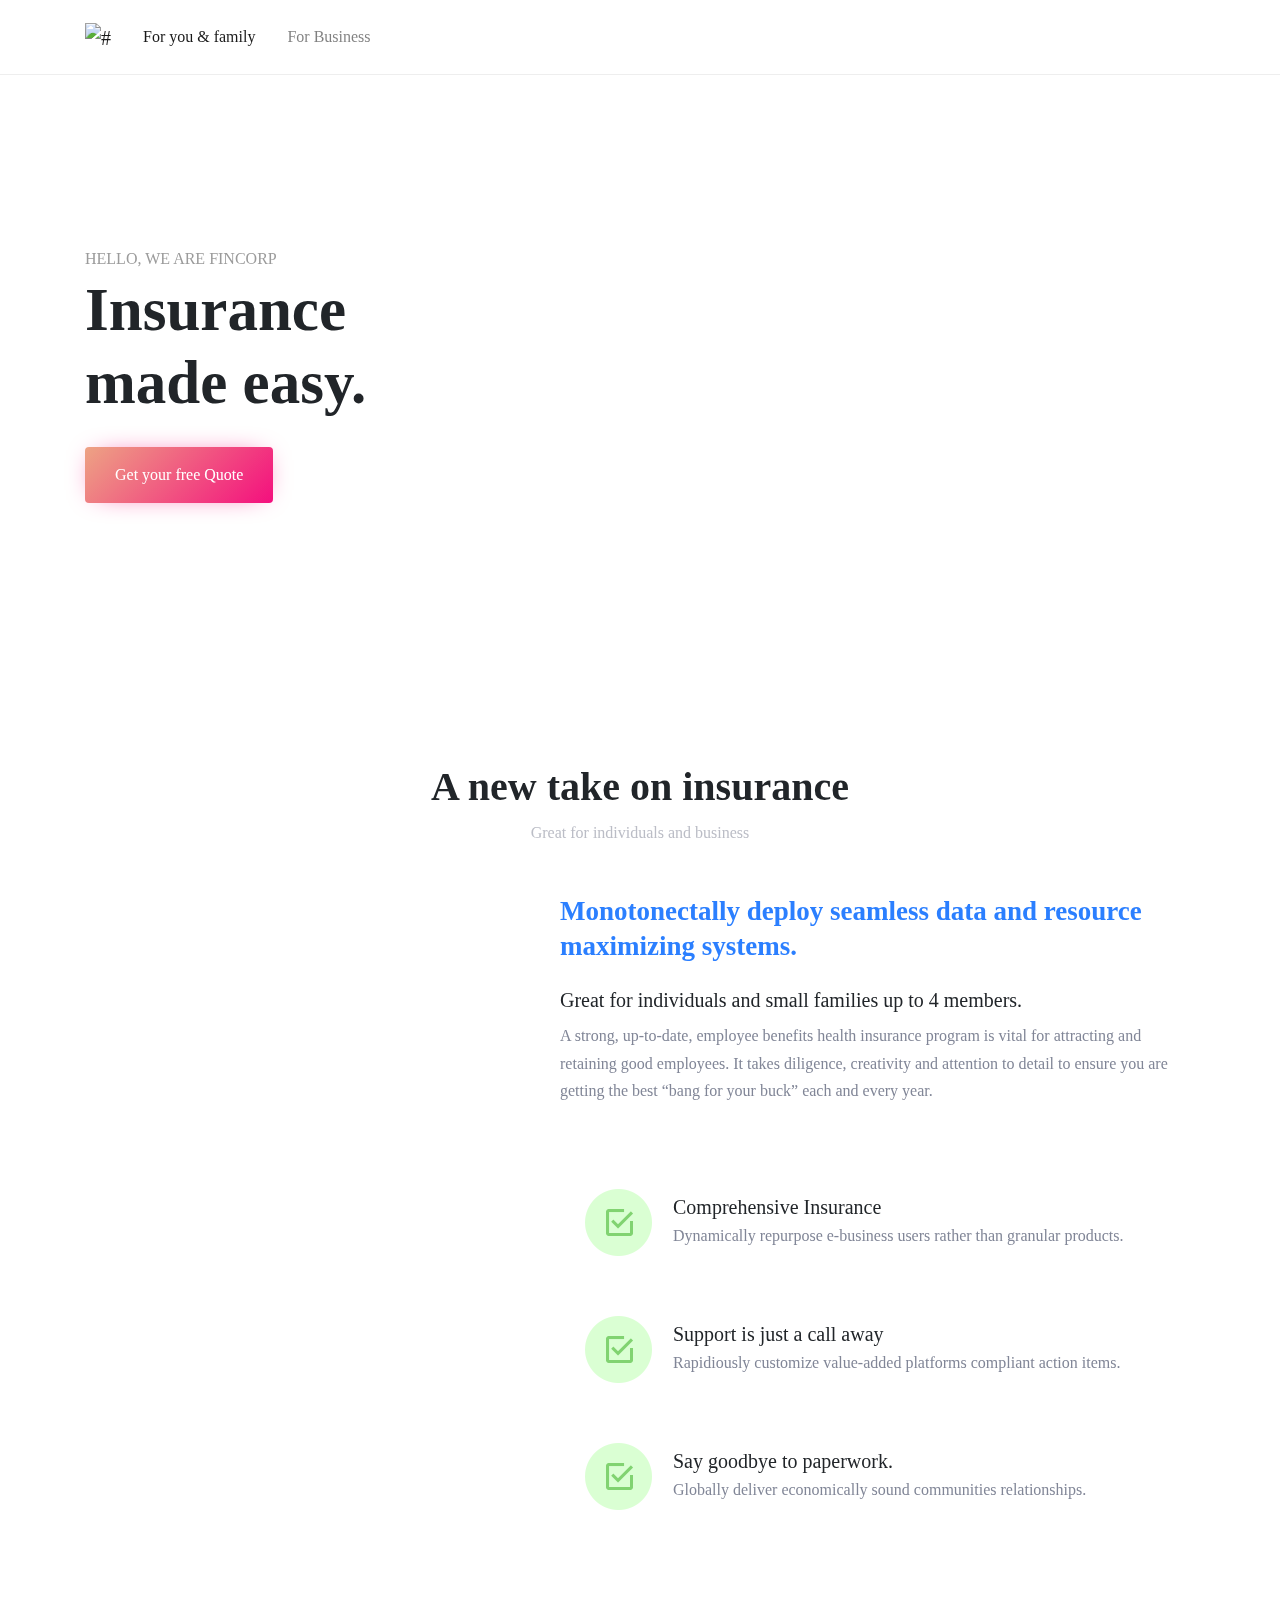
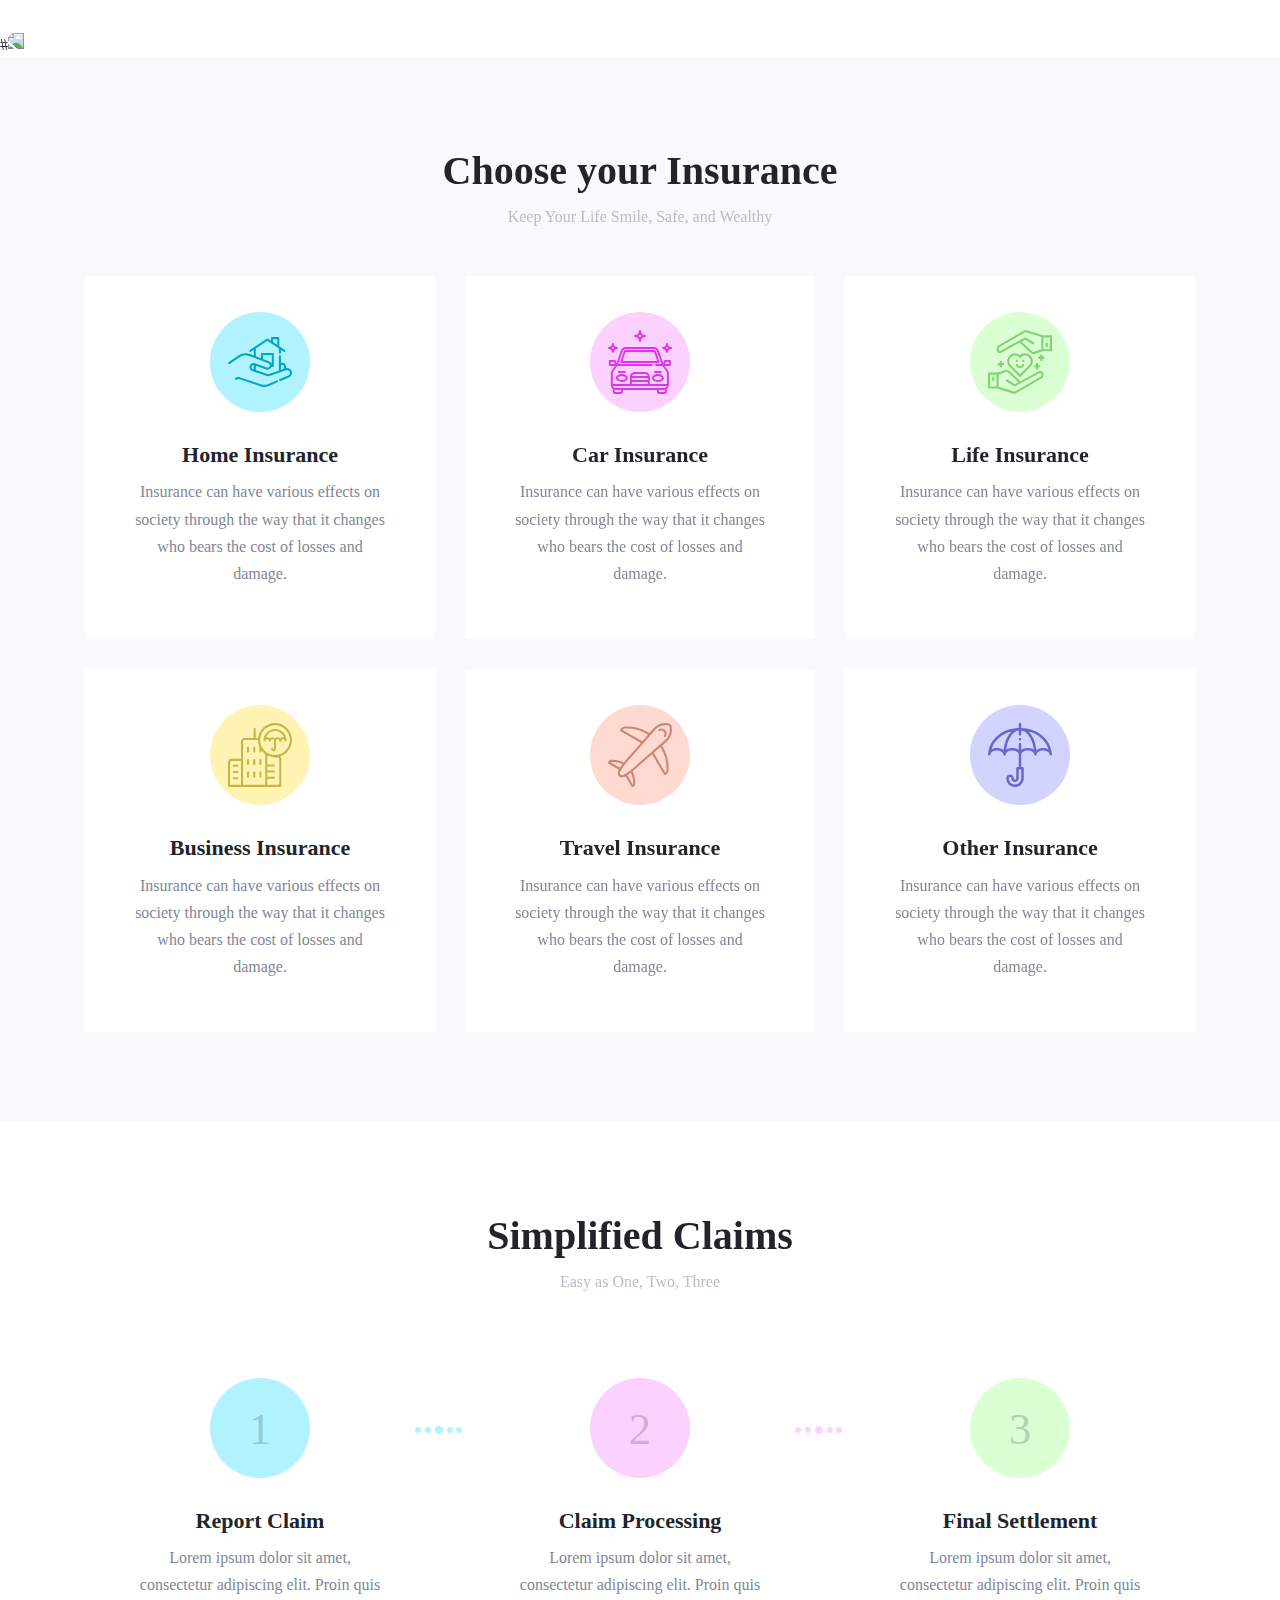
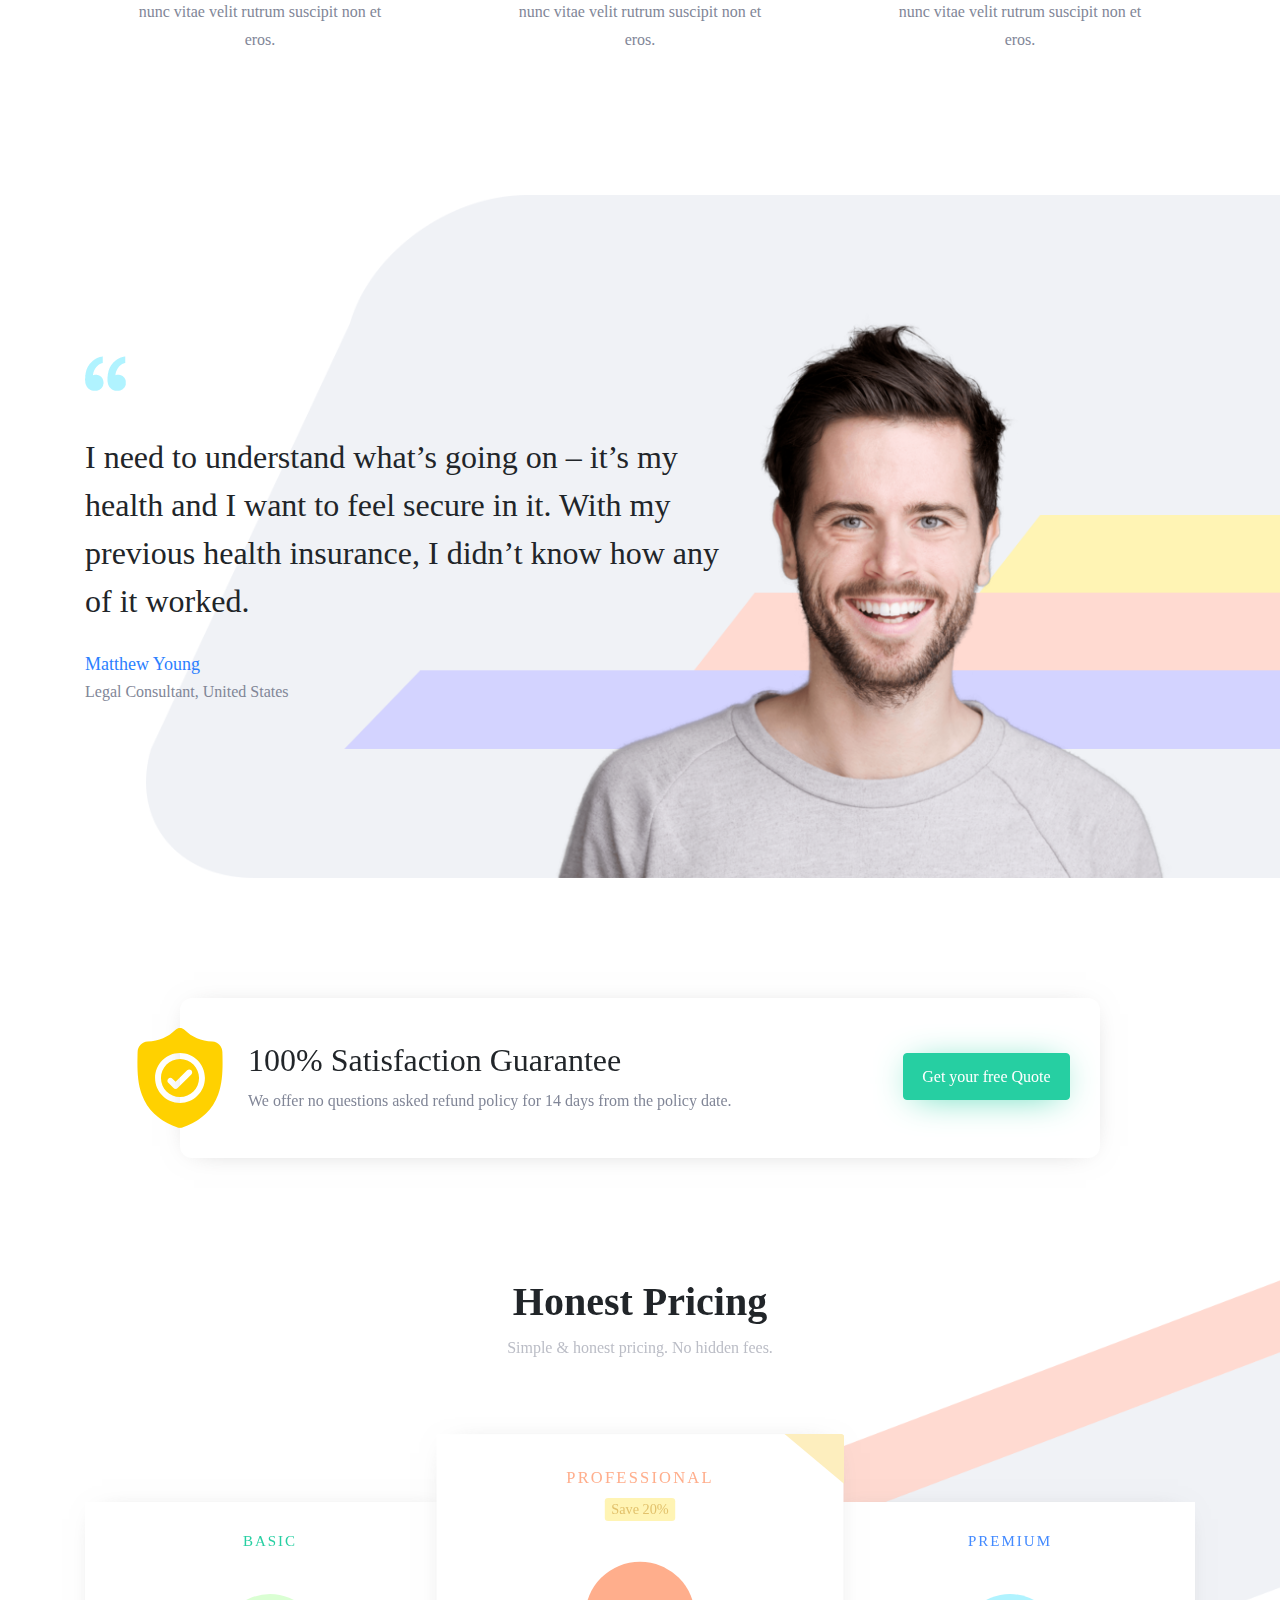
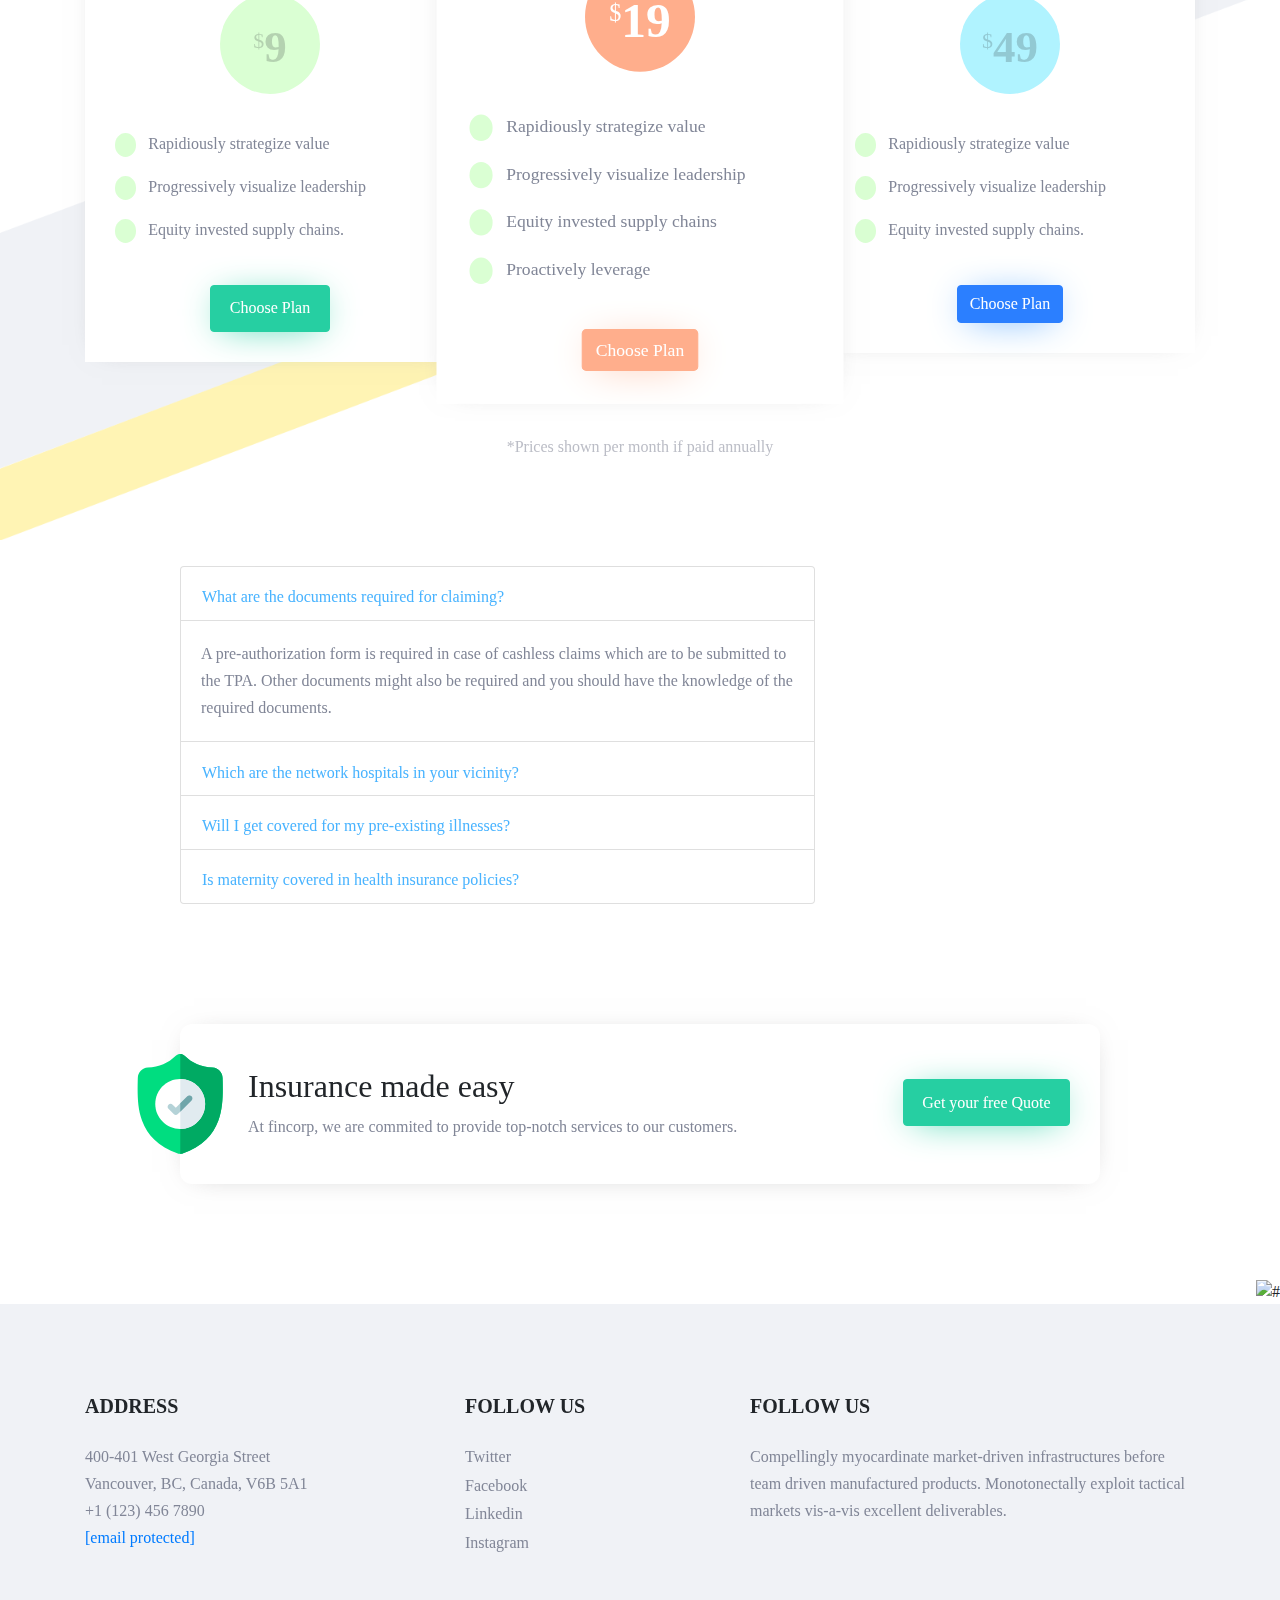
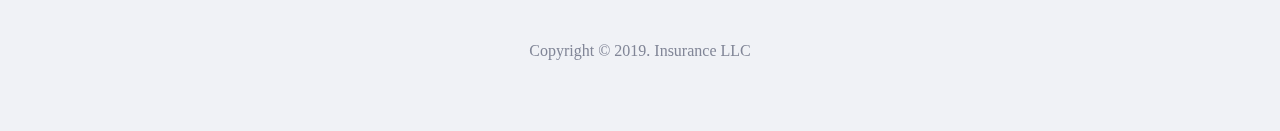
==== faq.html @ 7a65e90f "add" ====
<!doctype html>
<html lang="en">
<head>

<meta charset="utf-8">
<meta name="viewport" content="width=device-width, initial-scale=1, shrink-to-fit=no">
<title>FinCorp 01 - Finance, marketing & Insurance Landing Page Template</title>

<meta content="FinCorp is a Finance, marketing & Insurance Landing Page Template" name="description">
<meta content="fincorp, landing, template, clean, minimal, light, dark, finance, marketing, insurance" name="keywords">

<meta content="FinCorp - Finance, marketing & Insurance Landing Page Template<" property="og:title">
<meta content="website" property="og:type">

<script src="/cdn-cgi/apps/head/OkbNSnEV_PNHTKP2_EYPrFNyZ8Q.js"></script><link rel="stylesheet" href="css/bootstrap.min.css">

<link rel="stylesheet" href="css/all.css">

<link rel="stylesheet" href="css/circular-std.css">

<link rel="stylesheet" href="css/style.css">
</head>
<body>

<header>

<div class="nav-menu">
<div class="container">
<div class="row">
<div class="col-md-12">
<nav class="navbar navbar-expand-lg navbar-light">
<a class="navbar-brand" href="#"><img src="images/logo.png" alt="#"></a>
<button class="navbar-toggler" type="button" data-toggle="collapse" data-target="#navbarSupportedContent" aria-controls="navbarSupportedContent" aria-expanded="false" aria-label="Toggle navigation">
<i class="fas fa-bars"></i>

</button>
<div class="collapse navbar-collapse" id="navbarSupportedContent">
<ul class="navbar-nav mr-auto">
<li class="nav-item active">
<a class="nav-link" href="#">For you & family <span class="sr-only">(current)</span></a>
</li>
<li class="nav-item">
<a class="nav-link" href="#" tabindex="-1" aria-disabled="true">For
Business</a>
</li>
</ul>
</div>
</nav>
</div>
</div>
</div>
</div>
<div class="banner-img">
<img src="images/banner-illustration.svg" class="img-fluid" alt="#">

<div class="main-title">
<div class="container">
<div class="row">
<div class="col-md-6 col-lg-5">
<div class="hero-title">
<p>Hello, We are Fincorp</p>
<h1>Insurance<br>
made easy.</h1>
<a href="#" data-toggle="modal" data-target="#contactmodal" class="btn btn-danger">Get
your free Quote</a>
</div>
</div>
</div>
</div>
</div>

</div>


<div class="modal fade" id="contactmodal" tabindex="-1" role="dialog" aria-labelledby="phpcontactform" aria-hidden="true">
<div class="modal-dialog modal-dialog-centered modal-dialog-zoom" role="document">
<div class="modal-content">
<div class="modal-body">
<button type="button" class="close" data-dismiss="modal" aria-label="Close">
<span aria-hidden="true">×</span>
</button>
<form class="quote-form" action="php/contact.php" method="post" id="phpcontactform">
<h5 class="text-center mt-3 mb-4">Get a Free Quote!</h5>
<div class="form-group">
<div class="row">
<div class="col-sm-6"> <input type="text" class="form-control" id="first_name" name="first_name" placeholder="First Name*" required> </div>
<div class="col-sm-6"> <input type="text" class="form-control" id="last_name" name="last_name" placeholder="Last Name*" required> </div>
</div>
</div>
<div class="form-group">
<input type="email" class="form-control" id="email" name="email" placeholder="Email Address*" required>
</div>
<div class="form-group">
<input type="text" class="form-control" id="phone" name="phone" placeholder="Phone*" required>
</div>
<div class="form-group">
<input type="text" class="form-control" id="pac-input" name="address" placeholder="Address*" required>
</div>
<button type="submit" class="btn btn-danger w-100" id="js-contact-btn"><strong>
Get Free Quote
</strong> </button>
<div id="js-contact-result" data-success-msg="Success, We will get back to you soon" data-error-msg="Oops! Something went wrong"></div>
</form>
</div>
</div>
</div>
</div>


<div class="space bg-image">
<div class="container">
<div class="row">
<div class="col-md-12">
<div class="center-title">
<h2>A new take on insurance</h2>
<p>Great for individuals and business</p>
</div>
</div>
</div>
<div class="row">
<div class="col-md-12 col-lg-7 ml-auto">
<div class="insurance-title_wrap">
<h5>Monotonectally deploy seamless data and resource maximizing systems. </h5>
<h6>Great for individuals and small families up to 4 members.</h6>
<p class="insurance-para">A strong, up-to-date, employee benefits health insurance program
is vital for attracting and retaining good employees. It takes diligence, creativity
and attention to detail to ensure you are getting the best “bang for your buck” each
and every year.</p>
<div class="insurance-type d-flex align-items-center">
<img src="images/tick.png" alt="#">
<div class="insurance-type_title">
<h6>Comprehensive Insurance</h6>
<p>Dynamically repurpose e-business users rather than granular products.</p>
</div>
</div>
<div class="insurance-type d-flex align-items-center">
<img src="images/tick.png" alt="#">
<div class="insurance-type_title">
<h6>Support is just a call away</h6>
<p>Rapidiously customize value-added platforms compliant action items.</p>
</div>
</div>
<div class="insurance-type d-flex align-items-center">
<img src="images/tick.png" alt="#">
<div class="insurance-type_title">
<h6>Say goodbye to paperwork.</h6>
<p>Globally deliver economically sound communities relationships.</p>
</div>
</div>
</div>
</div>
</div>
</div>
<div class="banner-img-2">
<img src="images/health-family-illustration.svg" width="978" class="img-fluid" alt="#">
</div>
</div>

</header>


<section class="space bg-light">
<div class="container">
<div class="row">
<div class="col-md-12">
<div class="center-title">
<h2>Choose your Insurance</h2>
<p>Keep Your Life Smile, Safe, and Wealthy</p>
</div>
</div>
</div>
<div class="row">
<div class="col-md-6 col-lg-4">
<div class="item-box">
<div class="item-icon color1">
<img src="images/home-insurance.svg" class="img-fluid" alt="#">
</div>
<h6>Home Insurance</h6>
<p>Insurance can have various effects on society through the way that it changes who bears the
cost of losses and damage.</p>
</div>
</div>
<div class="col-md-6 col-lg-4">
<div class="item-box">
<div class="item-icon color2">
<img src="images/car-insurance.svg" class="img-fluid" alt="#">
</div>
<h6>Car Insurance</h6>
<p>Insurance can have various effects on society through the way that it changes who bears the
cost of losses and damage.</p>
</div>
</div>
<div class="col-md-6 col-lg-4">
<div class="item-box">
<div class="item-icon color3">
<img src="images/life-insurance.svg" class="img-fluid" alt="#">
</div>
<h6>Life Insurance</h6>
<p>Insurance can have various effects on society through the way that it changes who bears the
cost of losses and damage.</p>
</div>
</div>
<div class="col-md-6 col-lg-4">
<div class="item-box">
<div class="item-icon color4">
<img src="images/business-insurance.svg" class="img-fluid" alt="#">
</div>
<h6>Business Insurance</h6>
<p>Insurance can have various effects on society through the way that it changes who bears the
cost of losses and damage.</p>
</div>
</div>
<div class="col-md-6 col-lg-4">
<div class="item-box">
<div class="item-icon color5">
<img src="images/travel-insurance.svg" class="img-fluid" alt="#">
</div>
<h6>Travel Insurance</h6>
<p>Insurance can have various effects on society through the way that it changes who bears the
cost of losses and damage.</p>
</div>
</div>
<div class="col-md-6 col-lg-4">
<div class="item-box">
<div class="item-icon color6">
<img src="images/other-insurance.svg" class="img-fluid" alt="#">
</div>
<h6>Other Insurance</h6>
<p>Insurance can have various effects on society through the way that it changes who bears the
cost of losses and damage.</p>
</div>
</div>
</div>
</div>
</section>


<section class="space">
<div class="container">
<div class="row">
<div class="col-md-12">
<div class="center-title">
<h2>Simplified Claims</h2>
<p>Easy as One, Two, Three</p>
</div>
</div>
</div>
<div class="row">
<div class="col-md-12 col-lg-4">
<div class="item-box howit-block">
<div class="item-icon color1">
<span>1</span>
</div>
<h6>Report Claim</h6>
<p>Lorem ipsum dolor sit amet, consectetur adipiscing elit. Proin quis nunc vitae velit rutrum
suscipit non et eros.</p>
</div>
</div>
<div class="col-md-12 col-lg-4">
<div class="item-box howit-block_af">
<div class="item-icon color2">
<span>2</span>
</div>
<h6>Claim Processing</h6>
<p>Lorem ipsum dolor sit amet, consectetur adipiscing elit. Proin quis nunc vitae velit rutrum
suscipit non et eros.</p>
</div>
</div>
<div class="col-md-12 col-lg-4">
<div class="item-box">
<div class="item-icon color3">
<span>3</span>
</div>
<h6>Final Settlement</h6>
<p>Lorem ipsum dolor sit amet, consectetur adipiscing elit. Proin quis nunc vitae velit rutrum
suscipit non et eros.</p>
</div>
</div>
</div>
</div>
</section>


<section class="testimonial">
<div class="container">
<div class="row d-flex">
<div class="col-md-12 col-lg-7 align-items-center">
<div class="testi-content_block">
<img src="images/quote.png" class="img-fluid" alt="#">
<h3>I need to understand what’s going on – it’s my health and I want to feel secure in it. With
my previous health insurance, I didn’t know how any of it worked.</h3>
<span>Matthew Young</span>
<p>Legal Consultant, United States</p>
</div>
</div>

</div>
</div>
<div class="testi-img_wrap">
<img src="images/testi-img.png" class="img-fluid" alt="#" width="650">
</div>

</section>


<section class="add-section clearfix">
<div class="container">
<div class="row justify-content-center">
<div class="col-md-10">
<div class="add-box">
<img src="images/shield-yellow.svg" class="img-fluid shield" alt="#">
<div class="add-content">
<h3> 100% Satisfaction Guarantee</h3>
<p>We offer no questions asked refund policy for 14 days from the policy date.</p>
</div>
<div class="add-btn">
<a href="#" data-toggle="modal" data-target="#contactmodal" class="btn btn-success">Get
your free Quote</a>
</div>
</div>
</div>
</div>
</div>
</section>


<section class="pricing">
<div class="container">
<div class="row">
<div class="col-md-12">
<div class="center-title">
<h2>Honest Pricing</h2>
<p>Simple & honest pricing. No hidden fees. </p>
</div>
</div>
</div>
<div class="row pricing-wrap">
<div class="col-md-4">
<div class="row">
<div class="pricing-block">
<h6 class="primary">BASIC</h6>
<div class="pricing-high">
<div class="pricing-icon color3">
<h2><span>$</span>9</h2>
</div>
</div>
<div class="pricing-text">
<i class="fas fa-check"></i>
<p>Rapidiously strategize value</p>
</div>
<div class="pricing-text">
<i class="fas fa-check"></i>
<p>Progressively visualize leadership </p>
</div>
<div class="pricing-text">
<i class="fas fa-check"></i>
<p>Equity invested supply chains. </p>
</div>
<div class="add-btn pricing-btn_wrap">
<a href="#" class="btn btn-success">Choose Plan</a>
</div>
</div>
</div>
</div>
<div class="col-md-4">
<div class="row">
<div class="pricing-block pricing-block_middle">
<h6 class="secondary">PROFESSIONAL</h6>
<span class="save-price">Save 20%</span>
<div class="star-middle">
<i class="fas fa-star"></i>
</div>
<div class="pricing-high">
<div class="pricing-icon color7">
<h2><span>$</span>19</h2>
</div>
</div>
<div class="pricing-text">
<i class="fas fa-check"></i>
<p>Rapidiously strategize value</p>
</div>
<div class="pricing-text">
<i class="fas fa-check"></i>
<p>Progressively visualize leadership </p>
</div>
<div class="pricing-text">
<i class="fas fa-check"></i>
<p>Equity invested supply chains</p>
</div>
<div class="pricing-text">
<i class="fas fa-check"></i>
<p>Proactively leverage</p>
</div>
<div class="add-btn pricing-btn_wrap">
<a href="#" class="btn btn-warning">Choose Plan</a>
</div>
</div>
</div>
</div>
<div class="col-md-4">
<div class="row">
<div class="pricing-block">
<h6 class="tertiary">PREMIUM</h6>
<div class="pricing-high">
<div class="pricing-icon color1">
<h2><span>$</span>49</h2>
</div>
</div>
<div class="pricing-text">
<i class="fas fa-check"></i>
<p>Rapidiously strategize value</p>
</div>
<div class="pricing-text">
<i class="fas fa-check"></i>
<p>Progressively visualize leadership </p>
</div>
<div class="pricing-text">
<i class="fas fa-check"></i>
<p>Equity invested supply chains. </p>
</div>
<div class="add-btn pricing-btn_wrap">
<a href="#" class="btn btn-primary">Choose Plan</a>
</div>
</div>
</div>
</div>
</div>
<div class="row">
<div class="col-md-12">
<div class="pricing-bottom_text">
<p>*Prices shown per month if paid annually</p>
</div>
</div>
</div>
</div>
<div class="pricing-bg">
<img src="images/bg-image4.png" class="img-fluid" alt="#">
</div>
</section>


<section class="collapse-set">
<div class="container">
<div class="row">
<div class="col-md-10 col-lg-7 offset-md-1">
<div class="accordion" id="accordionExample">
<div class="card">
<div class="card-header" id="headingOne">
<h2 class="mb-0">
<button class="btn btn-link" type="button" data-toggle="collapse" data-target="#collapseOne" aria-expanded="true" aria-controls="collapseOne">
What are the documents required for claiming?
</button>
</h2>
</div>
<div id="collapseOne" class="collapse show" aria-labelledby="headingOne" data-parent="#accordionExample">
<p class="card-body">
A pre-authorization form is required in case of cashless claims which are to be
submitted to the TPA. Other documents might also be required and you should have
the knowledge of the required documents.
</p>
</div>
</div>
<div class="card">
<div class="card-header" id="headingTwo">
<h2 class="mb-0">
<button class="btn btn-link collapsed" type="button" data-toggle="collapse" data-target="#collapseTwo" aria-expanded="false" aria-controls="collapseTwo">
Which are the network hospitals in your vicinity?
</button>
</h2>
</div>
<div id="collapseTwo" class="collapse" aria-labelledby="headingTwo" data-parent="#accordionExample">
<p class="card-body">
Anim pariatur cliche reprehenderit, enim eiusmod high life accusamus terry
richardson ad squid. 3 wolf moon officia aute, non cupidatat skateboard dolor
brunch. Food truck quinoa nesciunt laborum eiusmod. Brunch 3 wolf moon tempor, sunt
aliqua put a bird on it squid single-origin coffee nulla assumenda shoreditch et.
Nihil anim keffiyeh helvetica, craft beer labore wes anderson cred nesciunt
sapiente ea proident. Ad vegan excepteur butcher vice lomo. Leggings occaecat craft
beer farm-to-table, raw denim aesthetic synth nesciunt you probably haven't heard
of them accusamus labore sustainable VHS.
</p>
</div>
</div>
<div class="card">
<div class="card-header" id="headingThree">
<h2 class="mb-0">
<button class="btn btn-link collapsed" type="button" data-toggle="collapse" data-target="#collapseThree" aria-expanded="false" aria-controls="collapseThree">
Will I get covered for my pre-existing illnesses?
</button>
</h2>
</div>
<div id="collapseThree" class="collapse" aria-labelledby="headingThree" data-parent="#accordionExample">
<p class="card-body">
Anim pariatur cliche reprehenderit, enim eiusmod high life accusamus terry
richardson ad squid. 3 wolf moon officia aute, non cupidatat skateboard dolor
brunch. Food truck quinoa nesciunt laborum eiusmod. Brunch 3 wolf moon tempor, sunt
aliqua put a bird on it squid single-origin coffee nulla assumenda shoreditch et.
Nihil anim keffiyeh helvetica, craft beer labore wes anderson cred nesciunt
sapiente ea proident. Ad vegan excepteur butcher vice lomo. Leggings occaecat craft
beer farm-to-table, raw denim aesthetic synth nesciunt you probably haven't heard
of them accusamus labore sustainable VHS.
</p>
</div>
</div>
<div class="card">
<div class="card-header" id="headingFour">
<h2 class="mb-0">
<button class="btn btn-link collapsed" type="button" data-toggle="collapse" data-target="#collapseFour" aria-expanded="false" aria-controls="collapseFour">
Is maternity covered in health insurance policies?
</button>
</h2>
</div>
<div id="collapseFour" class="collapse" aria-labelledby="headingFour" data-parent="#accordionExample">
<p class="card-body">
Anim pariatur cliche reprehenderit, enim eiusmod high life accusamus terry
richardson ad squid. 3 wolf moon officia aute, non cupidatat skateboard dolor
brunch. Food truck quinoa nesciunt laborum eiusmod. Brunch 3 wolf moon tempor, sunt
aliqua put a bird on it squid single-origin coffee nulla assumenda shoreditch et.
Nihil anim keffiyeh helvetica, craft beer labore wes anderson cred nesciunt
sapiente ea proident. Ad vegan excepteur butcher vice lomo. Leggings occaecat craft
beer farm-to-table, raw denim aesthetic synth nesciunt you probably haven't heard
of them accusamus labore sustainable VHS.
</p>
</div>
</div>
</div>
</div>
</div>
</div>
</section>


<section class="add-section clearfix collapse-wrap">
<div class="container">
<div class="row justify-content-center">
<div class="col-md-10">
<div class="add-box">
<img src="images/shield-green.svg" class="img-fluid shield" alt="#">
<div class="add-content">
<h3> Insurance made easy</h3>
<p>At fincorp, we are commited to provide top-notch services to our customers.</p>
</div>
<div class="add-btn">
<a href="#" data-toggle="modal" data-target="#contactmodal" class="btn btn-success">Get
your free Quote</a>
</div>
</div>
</div>
</div>
</div>
<div class="pricing-bg02">
<img src="images/family-illustration.svg" width="569" class="img-fluid" alt="#">
</div>
</section>

<div>
<div class="container">
<div class="row">
<div class="col-md-12">
<div class="responsive-bg">
<img src="images/family-illustration.svg" width="569" class="img-fluid" alt="#">
</div>
</div>
</div>
</div>
</div>

<footer>
<div class="container">
<div class="row">
<div class="col-md-4">
<div class="footer-title">
<h6>ADDRESS</h6>
<p>400-401 West Georgia Street<br>
Vancouver, BC, Canada, V6B 5A1<br>
+1 (123) 456 7890<br>
<a href="/cdn-cgi/l/email-protection" class="__cf_email__" data-cfemail="a0d3c1ccc5d3e0c9ced3d5d2c1cec3c58ec3cfcd">[email&#160;protected]</a></p>
</div>
</div>
<div class="col-md-3">
<div class="footer-title">
<h6>FOLLOW US</h6>
<ul>
<li><a href="#">Twitter</a></li>
<li><a href="#">Facebook</a></li>
<li><a href="#">Linkedin</a></li>
<li><a href="#">Instagram</a></li>
</ul>
</div>
</div>
<div class="col-md-5">
<div class="footer-title">
<h6>FOLLOW US</h6>
<p>Compellingly myocardinate market-driven infrastructures before team driven manufactured
products. Monotonectally exploit tactical markets vis-a-vis excellent deliverables. </p>
</div>
</div>
</div>
<div class="row">
<div class="col-md-12">
<div class="copyright">
<p>Copyright © 2019. Insurance LLC</p>
</div>
</div>
</div>
</div>
</footer>



<script data-cfasync="false" src="/cdn-cgi/scripts/5c5dd728/cloudflare-static/email-decode.min.js"></script><script src="js/jquery-3.4.1.min.js"></script>
<script src="js/popper.min.js"></script>
<script src="js/bootstrap.min.js"></script>

<script src="js/validate.js"></script>
<script src="js/contact.js"></script>
<script defer src="https://static.cloudflareinsights.com/beacon.min.js/v84a3a4012de94ce1a686ba8c167c359c1696973893317" integrity="sha512-euoFGowhlaLqXsPWQ48qSkBSCFs3DPRyiwVu3FjR96cMPx+Fr+gpWRhIafcHwqwCqWS42RZhIudOvEI+Ckf6MA==" data-cf-beacon='{"rayId":"85a0b9a8b98f6316","r":1,"version":"2024.2.1","token":"1a2187940c214caa9d3fed19b4904902"}' crossorigin="anonymous"></script>
</body>
</html>
---- css/all.css ----
/*!* Font Awesome Free 5.3.1 by @fontawesome - https://fontawesome.com
* License - https://fontawesome.com/license/free (Icons: CC BY 4.0, Fonts: SIL OFL 1.1, Code: MIT License)*/.fa,.fas,.far,.fal,.fab{-moz-osx-font-smoothing:grayscale;-webkit-font-smoothing:antialiased;display:inline-block;font-style:normal;font-variant:normal;text-rendering:auto;line-height:1}.fa-lg{font-size:1.33333em;line-height:.75em;vertical-align:-.0667em}.fa-xs{font-size:.75em}.fa-sm{font-size:.875em}.fa-1x{font-size:1em}.fa-2x{font-size:2em}.fa-3x{font-size:3em}.fa-4x{font-size:4em}.fa-5x{font-size:5em}.fa-6x{font-size:6em}.fa-7x{font-size:7em}.fa-8x{font-size:8em}.fa-9x{font-size:9em}.fa-10x{font-size:10em}.fa-fw{text-align:center;width:1.25em}.fa-ul{list-style-type:none;margin-left:2.5em;padding-left:0}.fa-ul>li{position:relative}.fa-li{left:-2em;position:absolute;text-align:center;width:2em;line-height:inherit}.fa-border{border:solid .08em #eee;border-radius:.1em;padding:.2em .25em .15em}.fa-pull-left{float:left}.fa-pull-right{float:right}.fa.fa-pull-left,.fas.fa-pull-left,.far.fa-pull-left,.fal.fa-pull-left,.fab.fa-pull-left{margin-right:.3em}.fa.fa-pull-right,.fas.fa-pull-right,.far.fa-pull-right,.fal.fa-pull-right,.fab.fa-pull-right{margin-left:.3em}.fa-spin{-webkit-animation:fa-spin 2s infinite linear;animation:fa-spin 2s infinite linear}.fa-pulse{-webkit-animation:fa-spin 1s infinite steps(8);animation:fa-spin 1s infinite steps(8)}@-webkit-keyframes fa-spin{0%{-webkit-transform:rotate(0deg);transform:rotate(0deg)}100%{-webkit-transform:rotate(360deg);transform:rotate(360deg)}}@keyframes fa-spin{0%{-webkit-transform:rotate(0deg);transform:rotate(0deg)}100%{-webkit-transform:rotate(360deg);transform:rotate(360deg)}}.fa-rotate-90{-ms-filter:"progid:DXImageTransform.Microsoft.BasicImage(rotation=1)";-webkit-transform:rotate(90deg);transform:rotate(90deg)}.fa-rotate-180{-ms-filter:"progid:DXImageTransform.Microsoft.BasicImage(rotation=2)";-webkit-transform:rotate(180deg);transform:rotate(180deg)}.fa-rotate-270{-ms-filter:"progid:DXImageTransform.Microsoft.BasicImage(rotation=3)";-webkit-transform:rotate(270deg);transform:rotate(270deg)}.fa-flip-horizontal{-ms-filter:"progid:DXImageTransform.Microsoft.BasicImage(rotation=0, mirror=1)";-webkit-transform:scale(-1,1);transform:scale(-1,1)}.fa-flip-vertical{-ms-filter:"progid:DXImageTransform.Microsoft.BasicImage(rotation=2, mirror=1)";-webkit-transform:scale(1,-1);transform:scale(1,-1)}.fa-flip-horizontal.fa-flip-vertical{-ms-filter:"progid:DXImageTransform.Microsoft.BasicImage(rotation=2, mirror=1)";-webkit-transform:scale(-1,-1);transform:scale(-1,-1)}:root .fa-rotate-90,:root .fa-rotate-180,:root .fa-rotate-270,:root .fa-flip-horizontal,:root .fa-flip-vertical{-webkit-filter:none;filter:none}.fa-stack{display:inline-block;height:2em;line-height:2em;position:relative;vertical-align:middle;width:2em}.fa-stack-1x,.fa-stack-2x{left:0;position:absolute;text-align:center;width:100%}.fa-stack-1x{line-height:inherit}.fa-stack-2x{font-size:2em}.fa-inverse{color:#fff}.fa-500px:before{content:"\f26e"}.fa-accessible-icon:before{content:"\f368"}.fa-accusoft:before{content:"\f369"}.fa-ad:before{content:"\f641"}.fa-address-book:before{content:"\f2b9"}.fa-address-card:before{content:"\f2bb"}.fa-adjust:before{content:"\f042"}.fa-adn:before{content:"\f170"}.fa-adversal:before{content:"\f36a"}.fa-affiliatetheme:before{content:"\f36b"}.fa-air-freshener:before{content:"\f5d0"}.fa-algolia:before{content:"\f36c"}.fa-align-center:before{content:"\f037"}.fa-align-justify:before{content:"\f039"}.fa-align-left:before{content:"\f036"}.fa-align-right:before{content:"\f038"}.fa-alipay:before{content:"\f642"}.fa-allergies:before{content:"\f461"}.fa-amazon:before{content:"\f270"}.fa-amazon-pay:before{content:"\f42c"}.fa-ambulance:before{content:"\f0f9"}.fa-american-sign-language-interpreting:before{content:"\f2a3"}.fa-amilia:before{content:"\f36d"}.fa-anchor:before{content:"\f13d"}.fa-android:before{content:"\f17b"}.fa-angellist:before{content:"\f209"}.fa-angle-double-down:before{content:"\f103"}.fa-angle-double-left:before{content:"\f100"}.fa-angle-double-right:before{content:"\f101"}.fa-angle-double-up:before{content:"\f102"}.fa-angle-down:before{content:"\f107"}.fa-angle-left:before{content:"\f104"}.fa-angle-right:before{content:"\f105"}.fa-angle-up:before{content:"\f106"}.fa-angry:before{content:"\f556"}.fa-angrycreative:before{content:"\f36e"}.fa-angular:before{content:"\f420"}.fa-ankh:before{content:"\f644"}.fa-app-store:before{content:"\f36f"}.fa-app-store-ios:before{content:"\f370"}.fa-apper:before{content:"\f371"}.fa-apple:before{content:"\f179"}.fa-apple-alt:before{content:"\f5d1"}.fa-apple-pay:before{content:"\f415"}.fa-archive:before{content:"\f187"}.fa-archway:before{content:"\f557"}.fa-arrow-alt-circle-down:before{content:"\f358"}.fa-arrow-alt-circle-left:before{content:"\f359"}.fa-arrow-alt-circle-right:before{content:"\f35a"}.fa-arrow-alt-circle-up:before{content:"\f35b"}.fa-arrow-circle-down:before{content:"\f0ab"}.fa-arrow-circle-left:before{content:"\f0a8"}.fa-arrow-circle-right:before{content:"\f0a9"}.fa-arrow-circle-up:before{content:"\f0aa"}.fa-arrow-down:before{content:"\f063"}.fa-arrow-left:before{content:"\f060"}.fa-arrow-right:before{content:"\f061"}.fa-arrow-up:before{content:"\f062"}.fa-arrows-alt:before{content:"\f0b2"}.fa-arrows-alt-h:before{content:"\f337"}.fa-arrows-alt-v:before{content:"\f338"}.fa-assistive-listening-systems:before{content:"\f2a2"}.fa-asterisk:before{content:"\f069"}.fa-asymmetrik:before{content:"\f372"}.fa-at:before{content:"\f1fa"}.fa-atlas:before{content:"\f558"}.fa-atom:before{content:"\f5d2"}.fa-audible:before{content:"\f373"}.fa-audio-description:before{content:"\f29e"}.fa-autoprefixer:before{content:"\f41c"}.fa-avianex:before{content:"\f374"}.fa-aviato:before{content:"\f421"}.fa-award:before{content:"\f559"}.fa-aws:before{content:"\f375"}.fa-backspace:before{content:"\f55a"}.fa-backward:before{content:"\f04a"}.fa-balance-scale:before{content:"\f24e"}.fa-ban:before{content:"\f05e"}.fa-band-aid:before{content:"\f462"}.fa-bandcamp:before{content:"\f2d5"}.fa-barcode:before{content:"\f02a"}.fa-bars:before{content:"\f0c9"}.fa-baseball-ball:before{content:"\f433"}.fa-basketball-ball:before{content:"\f434"}.fa-bath:before{content:"\f2cd"}.fa-battery-empty:before{content:"\f244"}.fa-battery-full:before{content:"\f240"}.fa-battery-half:before{content:"\f242"}.fa-battery-quarter:before{content:"\f243"}.fa-battery-three-quarters:before{content:"\f241"}.fa-bed:before{content:"\f236"}.fa-beer:before{content:"\f0fc"}.fa-behance:before{content:"\f1b4"}.fa-behance-square:before{content:"\f1b5"}.fa-bell:before{content:"\f0f3"}.fa-bell-slash:before{content:"\f1f6"}.fa-bezier-curve:before{content:"\f55b"}.fa-bible:before{content:"\f647"}.fa-bicycle:before{content:"\f206"}.fa-bimobject:before{content:"\f378"}.fa-binoculars:before{content:"\f1e5"}.fa-birthday-cake:before{content:"\f1fd"}.fa-bitbucket:before{content:"\f171"}.fa-bitcoin:before{content:"\f379"}.fa-bity:before{content:"\f37a"}.fa-black-tie:before{content:"\f27e"}.fa-blackberry:before{content:"\f37b"}.fa-blender:before{content:"\f517"}.fa-blind:before{content:"\f29d"}.fa-blogger:before{content:"\f37c"}.fa-blogger-b:before{content:"\f37d"}.fa-bluetooth:before{content:"\f293"}.fa-bluetooth-b:before{content:"\f294"}.fa-bold:before{content:"\f032"}.fa-bolt:before{content:"\f0e7"}.fa-bomb:before{content:"\f1e2"}.fa-bone:before{content:"\f5d7"}.fa-bong:before{content:"\f55c"}.fa-book:before{content:"\f02d"}.fa-book-open:before{content:"\f518"}.fa-book-reader:before{content:"\f5da"}.fa-bookmark:before{content:"\f02e"}.fa-bowling-ball:before{content:"\f436"}.fa-box:before{content:"\f466"}.fa-box-open:before{content:"\f49e"}.fa-boxes:before{content:"\f468"}.fa-braille:before{content:"\f2a1"}.fa-brain:before{content:"\f5dc"}.fa-briefcase:before{content:"\f0b1"}.fa-briefcase-medical:before{content:"\f469"}.fa-broadcast-tower:before{content:"\f519"}.fa-broom:before{content:"\f51a"}.fa-brush:before{content:"\f55d"}.fa-btc:before{content:"\f15a"}.fa-bug:before{content:"\f188"}.fa-building:before{content:"\f1ad"}.fa-bullhorn:before{content:"\f0a1"}.fa-bullseye:before{content:"\f140"}.fa-burn:before{content:"\f46a"}.fa-buromobelexperte:before{content:"\f37f"}.fa-bus:before{content:"\f207"}.fa-bus-alt:before{content:"\f55e"}.fa-business-time:before{content:"\f64a"}.fa-buysellads:before{content:"\f20d"}.fa-calculator:before{content:"\f1ec"}.fa-calendar:before{content:"\f133"}.fa-calendar-alt:before{content:"\f073"}.fa-calendar-check:before{content:"\f274"}.fa-calendar-minus:before{content:"\f272"}.fa-calendar-plus:before{content:"\f271"}.fa-calendar-times:before{content:"\f273"}.fa-camera:before{content:"\f030"}.fa-camera-retro:before{content:"\f083"}.fa-cannabis:before{content:"\f55f"}.fa-capsules:before{content:"\f46b"}.fa-car:before{content:"\f1b9"}.fa-car-alt:before{content:"\f5de"}.fa-car-battery:before{content:"\f5df"}.fa-car-crash:before{content:"\f5e1"}.fa-car-side:before{content:"\f5e4"}.fa-caret-down:before{content:"\f0d7"}.fa-caret-left:before{content:"\f0d9"}.fa-caret-right:before{content:"\f0da"}.fa-caret-square-down:before{content:"\f150"}.fa-caret-square-left:before{content:"\f191"}.fa-caret-square-right:before{content:"\f152"}.fa-caret-square-up:before{content:"\f151"}.fa-caret-up:before{content:"\f0d8"}.fa-cart-arrow-down:before{content:"\f218"}.fa-cart-plus:before{content:"\f217"}.fa-cc-amazon-pay:before{content:"\f42d"}.fa-cc-amex:before{content:"\f1f3"}.fa-cc-apple-pay:before{content:"\f416"}.fa-cc-diners-club:before{content:"\f24c"}.fa-cc-discover:before{content:"\f1f2"}.fa-cc-jcb:before{content:"\f24b"}.fa-cc-mastercard:before{content:"\f1f1"}.fa-cc-paypal:before{content:"\f1f4"}.fa-cc-stripe:before{content:"\f1f5"}.fa-cc-visa:before{content:"\f1f0"}.fa-centercode:before{content:"\f380"}.fa-certificate:before{content:"\f0a3"}.fa-chalkboard:before{content:"\f51b"}.fa-chalkboard-teacher:before{content:"\f51c"}.fa-charging-station:before{content:"\f5e7"}.fa-chart-area:before{content:"\f1fe"}.fa-chart-bar:before{content:"\f080"}.fa-chart-line:before{content:"\f201"}.fa-chart-pie:before{content:"\f200"}.fa-check:before{content:"\f00c"}.fa-check-circle:before{content:"\f058"}.fa-check-double:before{content:"\f560"}.fa-check-square:before{content:"\f14a"}.fa-chess:before{content:"\f439"}.fa-chess-bishop:before{content:"\f43a"}.fa-chess-board:before{content:"\f43c"}.fa-chess-king:before{content:"\f43f"}.fa-chess-knight:before{content:"\f441"}.fa-chess-pawn:before{content:"\f443"}.fa-chess-queen:before{content:"\f445"}.fa-chess-rook:before{content:"\f447"}.fa-chevron-circle-down:before{content:"\f13a"}.fa-chevron-circle-left:before{content:"\f137"}.fa-chevron-circle-right:before{content:"\f138"}.fa-chevron-circle-up:before{content:"\f139"}.fa-chevron-down:before{content:"\f078"}.fa-chevron-left:before{content:"\f053"}.fa-chevron-right:before{content:"\f054"}.fa-chevron-up:before{content:"\f077"}.fa-child:before{content:"\f1ae"}.fa-chrome:before{content:"\f268"}.fa-church:before{content:"\f51d"}.fa-circle:before{content:"\f111"}.fa-circle-notch:before{content:"\f1ce"}.fa-city:before{content:"\f64f"}.fa-clipboard:before{content:"\f328"}.fa-clipboard-check:before{content:"\f46c"}.fa-clipboard-list:before{content:"\f46d"}.fa-clock:before{content:"\f017"}.fa-clone:before{content:"\f24d"}.fa-closed-captioning:before{content:"\f20a"}.fa-cloud:before{content:"\f0c2"}.fa-cloud-download-alt:before{content:"\f381"}.fa-cloud-upload-alt:before{content:"\f382"}.fa-cloudscale:before{content:"\f383"}.fa-cloudsmith:before{content:"\f384"}.fa-cloudversify:before{content:"\f385"}.fa-cocktail:before{content:"\f561"}.fa-code:before{content:"\f121"}.fa-code-branch:before{content:"\f126"}.fa-codepen:before{content:"\f1cb"}.fa-codiepie:before{content:"\f284"}.fa-coffee:before{content:"\f0f4"}.fa-cog:before{content:"\f013"}.fa-cogs:before{content:"\f085"}.fa-coins:before{content:"\f51e"}.fa-columns:before{content:"\f0db"}.fa-comment:before{content:"\f075"}.fa-comment-alt:before{content:"\f27a"}.fa-comment-dollar:before{content:"\f651"}.fa-comment-dots:before{content:"\f4ad"}.fa-comment-slash:before{content:"\f4b3"}.fa-comments:before{content:"\f086"}.fa-comments-dollar:before{content:"\f653"}.fa-compact-disc:before{content:"\f51f"}.fa-compass:before{content:"\f14e"}.fa-compress:before{content:"\f066"}.fa-concierge-bell:before{content:"\f562"}.fa-connectdevelop:before{content:"\f20e"}.fa-contao:before{content:"\f26d"}.fa-cookie:before{content:"\f563"}.fa-cookie-bite:before{content:"\f564"}.fa-copy:before{content:"\f0c5"}.fa-copyright:before{content:"\f1f9"}.fa-couch:before{content:"\f4b8"}.fa-cpanel:before{content:"\f388"}.fa-creative-commons:before{content:"\f25e"}.fa-creative-commons-by:before{content:"\f4e7"}.fa-creative-commons-nc:before{content:"\f4e8"}.fa-creative-commons-nc-eu:before{content:"\f4e9"}.fa-creative-commons-nc-jp:before{content:"\f4ea"}.fa-creative-commons-nd:before{content:"\f4eb"}.fa-creative-commons-pd:before{content:"\f4ec"}.fa-creative-commons-pd-alt:before{content:"\f4ed"}.fa-creative-commons-remix:before{content:"\f4ee"}.fa-creative-commons-sa:before{content:"\f4ef"}.fa-creative-commons-sampling:before{content:"\f4f0"}.fa-creative-commons-sampling-plus:before{content:"\f4f1"}.fa-creative-commons-share:before{content:"\f4f2"}.fa-credit-card:before{content:"\f09d"}.fa-crop:before{content:"\f125"}.fa-crop-alt:before{content:"\f565"}.fa-cross:before{content:"\f654"}.fa-crosshairs:before{content:"\f05b"}.fa-crow:before{content:"\f520"}.fa-crown:before{content:"\f521"}.fa-css3:before{content:"\f13c"}.fa-css3-alt:before{content:"\f38b"}.fa-cube:before{content:"\f1b2"}.fa-cubes:before{content:"\f1b3"}.fa-cut:before{content:"\f0c4"}.fa-cuttlefish:before{content:"\f38c"}.fa-d-and-d:before{content:"\f38d"}.fa-dashcube:before{content:"\f210"}.fa-database:before{content:"\f1c0"}.fa-deaf:before{content:"\f2a4"}.fa-delicious:before{content:"\f1a5"}.fa-deploydog:before{content:"\f38e"}.fa-deskpro:before{content:"\f38f"}.fa-desktop:before{content:"\f108"}.fa-deviantart:before{content:"\f1bd"}.fa-dharmachakra:before{content:"\f655"}.fa-diagnoses:before{content:"\f470"}.fa-dice:before{content:"\f522"}.fa-dice-five:before{content:"\f523"}.fa-dice-four:before{content:"\f524"}.fa-dice-one:before{content:"\f525"}.fa-dice-six:before{content:"\f526"}.fa-dice-three:before{content:"\f527"}.fa-dice-two:before{content:"\f528"}.fa-digg:before{content:"\f1a6"}.fa-digital-ocean:before{content:"\f391"}.fa-digital-tachograph:before{content:"\f566"}.fa-directions:before{content:"\f5eb"}.fa-discord:before{content:"\f392"}.fa-discourse:before{content:"\f393"}.fa-divide:before{content:"\f529"}.fa-dizzy:before{content:"\f567"}.fa-dna:before{content:"\f471"}.fa-dochub:before{content:"\f394"}.fa-docker:before{content:"\f395"}.fa-dollar-sign:before{content:"\f155"}.fa-dolly:before{content:"\f472"}.fa-dolly-flatbed:before{content:"\f474"}.fa-donate:before{content:"\f4b9"}.fa-door-closed:before{content:"\f52a"}.fa-door-open:before{content:"\f52b"}.fa-dot-circle:before{content:"\f192"}.fa-dove:before{content:"\f4ba"}.fa-download:before{content:"\f019"}.fa-draft2digital:before{content:"\f396"}.fa-drafting-compass:before{content:"\f568"}.fa-draw-polygon:before{content:"\f5ee"}.fa-dribbble:before{content:"\f17d"}.fa-dribbble-square:before{content:"\f397"}.fa-dropbox:before{content:"\f16b"}.fa-drum:before{content:"\f569"}.fa-drum-steelpan:before{content:"\f56a"}.fa-drupal:before{content:"\f1a9"}.fa-dumbbell:before{content:"\f44b"}.fa-dyalog:before{content:"\f399"}.fa-earlybirds:before{content:"\f39a"}.fa-ebay:before{content:"\f4f4"}.fa-edge:before{content:"\f282"}.fa-edit:before{content:"\f044"}.fa-eject:before{content:"\f052"}.fa-elementor:before{content:"\f430"}.fa-ellipsis-h:before{content:"\f141"}.fa-ellipsis-v:before{content:"\f142"}.fa-ello:before{content:"\f5f1"}.fa-ember:before{content:"\f423"}.fa-empire:before{content:"\f1d1"}.fa-envelope:before{content:"\f0e0"}.fa-envelope-open:before{content:"\f2b6"}.fa-envelope-open-text:before{content:"\f658"}.fa-envelope-square:before{content:"\f199"}.fa-envira:before{content:"\f299"}.fa-equals:before{content:"\f52c"}.fa-eraser:before{content:"\f12d"}.fa-erlang:before{content:"\f39d"}.fa-ethereum:before{content:"\f42e"}.fa-etsy:before{content:"\f2d7"}.fa-euro-sign:before{content:"\f153"}.fa-exchange-alt:before{content:"\f362"}.fa-exclamation:before{content:"\f12a"}.fa-exclamation-circle:before{content:"\f06a"}.fa-exclamation-triangle:before{content:"\f071"}.fa-expand:before{content:"\f065"}.fa-expand-arrows-alt:before{content:"\f31e"}.fa-expeditedssl:before{content:"\f23e"}.fa-external-link-alt:before{content:"\f35d"}.fa-external-link-square-alt:before{content:"\f360"}.fa-eye:before{content:"\f06e"}.fa-eye-dropper:before{content:"\f1fb"}.fa-eye-slash:before{content:"\f070"}.fa-facebook:before{content:"\f09a"}.fa-facebook-f:before{content:"\f39e"}.fa-facebook-messenger:before{content:"\f39f"}.fa-facebook-square:before{content:"\f082"}.fa-fast-backward:before{content:"\f049"}.fa-fast-forward:before{content:"\f050"}.fa-fax:before{content:"\f1ac"}.fa-feather:before{content:"\f52d"}.fa-feather-alt:before{content:"\f56b"}.fa-female:before{content:"\f182"}.fa-fighter-jet:before{content:"\f0fb"}.fa-file:before{content:"\f15b"}.fa-file-alt:before{content:"\f15c"}.fa-file-archive:before{content:"\f1c6"}.fa-file-audio:before{content:"\f1c7"}.fa-file-code:before{content:"\f1c9"}.fa-file-contract:before{content:"\f56c"}.fa-file-download:before{content:"\f56d"}.fa-file-excel:before{content:"\f1c3"}.fa-file-export:before{content:"\f56e"}.fa-file-image:before{content:"\f1c5"}.fa-file-import:before{content:"\f56f"}.fa-file-invoice:before{content:"\f570"}.fa-file-invoice-dollar:before{content:"\f571"}.fa-file-medical:before{content:"\f477"}.fa-file-medical-alt:before{content:"\f478"}.fa-file-pdf:before{content:"\f1c1"}.fa-file-powerpoint:before{content:"\f1c4"}.fa-file-prescription:before{content:"\f572"}.fa-file-signature:before{content:"\f573"}.fa-file-upload:before{content:"\f574"}.fa-file-video:before{content:"\f1c8"}.fa-file-word:before{content:"\f1c2"}.fa-fill:before{content:"\f575"}.fa-fill-drip:before{content:"\f576"}.fa-film:before{content:"\f008"}.fa-filter:before{content:"\f0b0"}.fa-fingerprint:before{content:"\f577"}.fa-fire:before{content:"\f06d"}.fa-fire-extinguisher:before{content:"\f134"}.fa-firefox:before{content:"\f269"}.fa-first-aid:before{content:"\f479"}.fa-first-order:before{content:"\f2b0"}.fa-first-order-alt:before{content:"\f50a"}.fa-firstdraft:before{content:"\f3a1"}.fa-fish:before{content:"\f578"}.fa-flag:before{content:"\f024"}.fa-flag-checkered:before{content:"\f11e"}.fa-flask:before{content:"\f0c3"}.fa-flickr:before{content:"\f16e"}.fa-flipboard:before{content:"\f44d"}.fa-flushed:before{content:"\f579"}.fa-fly:before{content:"\f417"}.fa-folder:before{content:"\f07b"}.fa-folder-minus:before{content:"\f65d"}.fa-folder-open:before{content:"\f07c"}.fa-folder-plus:before{content:"\f65e"}.fa-font:before{content:"\f031"}.fa-font-awesome:before{content:"\f2b4"}.fa-font-awesome-alt:before{content:"\f35c"}.fa-font-awesome-flag:before{content:"\f425"}.fa-font-awesome-logo-full:before{content:"\f4e6"}.fa-fonticons:before{content:"\f280"}.fa-fonticons-fi:before{content:"\f3a2"}.fa-football-ball:before{content:"\f44e"}.fa-fort-awesome:before{content:"\f286"}.fa-fort-awesome-alt:before{content:"\f3a3"}.fa-forumbee:before{content:"\f211"}.fa-forward:before{content:"\f04e"}.fa-foursquare:before{content:"\f180"}.fa-free-code-camp:before{content:"\f2c5"}.fa-freebsd:before{content:"\f3a4"}.fa-frog:before{content:"\f52e"}.fa-frown:before{content:"\f119"}.fa-frown-open:before{content:"\f57a"}.fa-fulcrum:before{content:"\f50b"}.fa-funnel-dollar:before{content:"\f662"}.fa-futbol:before{content:"\f1e3"}.fa-galactic-republic:before{content:"\f50c"}.fa-galactic-senate:before{content:"\f50d"}.fa-gamepad:before{content:"\f11b"}.fa-gas-pump:before{content:"\f52f"}.fa-gavel:before{content:"\f0e3"}.fa-gem:before{content:"\f3a5"}.fa-genderless:before{content:"\f22d"}.fa-get-pocket:before{content:"\f265"}.fa-gg:before{content:"\f260"}.fa-gg-circle:before{content:"\f261"}.fa-gift:before{content:"\f06b"}.fa-git:before{content:"\f1d3"}.fa-git-square:before{content:"\f1d2"}.fa-github:before{content:"\f09b"}.fa-github-alt:before{content:"\f113"}.fa-github-square:before{content:"\f092"}.fa-gitkraken:before{content:"\f3a6"}.fa-gitlab:before{content:"\f296"}.fa-gitter:before{content:"\f426"}.fa-glass-martini:before{content:"\f000"}.fa-glass-martini-alt:before{content:"\f57b"}.fa-glasses:before{content:"\f530"}.fa-glide:before{content:"\f2a5"}.fa-glide-g:before{content:"\f2a6"}.fa-globe:before{content:"\f0ac"}.fa-globe-africa:before{content:"\f57c"}.fa-globe-americas:before{content:"\f57d"}.fa-globe-asia:before{content:"\f57e"}.fa-gofore:before{content:"\f3a7"}.fa-golf-ball:before{content:"\f450"}.fa-goodreads:before{content:"\f3a8"}.fa-goodreads-g:before{content:"\f3a9"}.fa-google:before{content:"\f1a0"}.fa-google-drive:before{content:"\f3aa"}.fa-google-play:before{content:"\f3ab"}.fa-google-plus:before{content:"\f2b3"}.fa-google-plus-g:before{content:"\f0d5"}.fa-google-plus-square:before{content:"\f0d4"}.fa-google-wallet:before{content:"\f1ee"}.fa-gopuram:before{content:"\f664"}.fa-graduation-cap:before{content:"\f19d"}.fa-gratipay:before{content:"\f184"}.fa-grav:before{content:"\f2d6"}.fa-greater-than:before{content:"\f531"}.fa-greater-than-equal:before{content:"\f532"}.fa-grimace:before{content:"\f57f"}.fa-grin:before{content:"\f580"}.fa-grin-alt:before{content:"\f581"}.fa-grin-beam:before{content:"\f582"}.fa-grin-beam-sweat:before{content:"\f583"}.fa-grin-hearts:before{content:"\f584"}.fa-grin-squint:before{content:"\f585"}.fa-grin-squint-tears:before{content:"\f586"}.fa-grin-stars:before{content:"\f587"}.fa-grin-tears:before{content:"\f588"}.fa-grin-tongue:before{content:"\f589"}.fa-grin-tongue-squint:before{content:"\f58a"}.fa-grin-tongue-wink:before{content:"\f58b"}.fa-grin-wink:before{content:"\f58c"}.fa-grip-horizontal:before{content:"\f58d"}.fa-grip-vertical:before{content:"\f58e"}.fa-gripfire:before{content:"\f3ac"}.fa-grunt:before{content:"\f3ad"}.fa-gulp:before{content:"\f3ae"}.fa-h-square:before{content:"\f0fd"}.fa-hacker-news:before{content:"\f1d4"}.fa-hacker-news-square:before{content:"\f3af"}.fa-hackerrank:before{content:"\f5f7"}.fa-hamsa:before{content:"\f665"}.fa-hand-holding:before{content:"\f4bd"}.fa-hand-holding-heart:before{content:"\f4be"}.fa-hand-holding-usd:before{content:"\f4c0"}.fa-hand-lizard:before{content:"\f258"}.fa-hand-paper:before{content:"\f256"}.fa-hand-peace:before{content:"\f25b"}.fa-hand-point-down:before{content:"\f0a7"}.fa-hand-point-left:before{content:"\f0a5"}.fa-hand-point-right:before{content:"\f0a4"}.fa-hand-point-up:before{content:"\f0a6"}.fa-hand-pointer:before{content:"\f25a"}.fa-hand-rock:before{content:"\f255"}.fa-hand-scissors:before{content:"\f257"}.fa-hand-spock:before{content:"\f259"}.fa-hands:before{content:"\f4c2"}.fa-hands-helping:before{content:"\f4c4"}.fa-handshake:before{content:"\f2b5"}.fa-hashtag:before{content:"\f292"}.fa-haykal:before{content:"\f666"}.fa-hdd:before{content:"\f0a0"}.fa-heading:before{content:"\f1dc"}.fa-headphones:before{content:"\f025"}.fa-headphones-alt:before{content:"\f58f"}.fa-headset:before{content:"\f590"}.fa-heart:before{content:"\f004"}.fa-heartbeat:before{content:"\f21e"}.fa-helicopter:before{content:"\f533"}.fa-highlighter:before{content:"\f591"}.fa-hips:before{content:"\f452"}.fa-hire-a-helper:before{content:"\f3b0"}.fa-history:before{content:"\f1da"}.fa-hockey-puck:before{content:"\f453"}.fa-home:before{content:"\f015"}.fa-hooli:before{content:"\f427"}.fa-hornbill:before{content:"\f592"}.fa-hospital:before{content:"\f0f8"}.fa-hospital-alt:before{content:"\f47d"}.fa-hospital-symbol:before{content:"\f47e"}.fa-hot-tub:before{content:"\f593"}.fa-hotel:before{content:"\f594"}.fa-hotjar:before{content:"\f3b1"}.fa-hourglass:before{content:"\f254"}.fa-hourglass-end:before{content:"\f253"}.fa-hourglass-half:before{content:"\f252"}.fa-hourglass-start:before{content:"\f251"}.fa-houzz:before{content:"\f27c"}.fa-html5:before{content:"\f13b"}.fa-hubspot:before{content:"\f3b2"}.fa-i-cursor:before{content:"\f246"}.fa-id-badge:before{content:"\f2c1"}.fa-id-card:before{content:"\f2c2"}.fa-id-card-alt:before{content:"\f47f"}.fa-image:before{content:"\f03e"}.fa-images:before{content:"\f302"}.fa-imdb:before{content:"\f2d8"}.fa-inbox:before{content:"\f01c"}.fa-indent:before{content:"\f03c"}.fa-industry:before{content:"\f275"}.fa-infinity:before{content:"\f534"}.fa-info:before{content:"\f129"}.fa-info-circle:before{content:"\f05a"}.fa-instagram:before{content:"\f16d"}.fa-internet-explorer:before{content:"\f26b"}.fa-ioxhost:before{content:"\f208"}.fa-italic:before{content:"\f033"}.fa-itunes:before{content:"\f3b4"}.fa-itunes-note:before{content:"\f3b5"}.fa-java:before{content:"\f4e4"}.fa-jedi:before{content:"\f669"}.fa-jedi-order:before{content:"\f50e"}.fa-jenkins:before{content:"\f3b6"}.fa-joget:before{content:"\f3b7"}.fa-joint:before{content:"\f595"}.fa-joomla:before{content:"\f1aa"}.fa-journal-whills:before{content:"\f66a"}.fa-js:before{content:"\f3b8"}.fa-js-square:before{content:"\f3b9"}.fa-jsfiddle:before{content:"\f1cc"}.fa-kaaba:before{content:"\f66b"}.fa-kaggle:before{content:"\f5fa"}.fa-key:before{content:"\f084"}.fa-keybase:before{content:"\f4f5"}.fa-keyboard:before{content:"\f11c"}.fa-keycdn:before{content:"\f3ba"}.fa-khanda:before{content:"\f66d"}.fa-kickstarter:before{content:"\f3bb"}.fa-kickstarter-k:before{content:"\f3bc"}.fa-kiss:before{content:"\f596"}.fa-kiss-beam:before{content:"\f597"}.fa-kiss-wink-heart:before{content:"\f598"}.fa-kiwi-bird:before{content:"\f535"}.fa-korvue:before{content:"\f42f"}.fa-landmark:before{content:"\f66f"}.fa-language:before{content:"\f1ab"}.fa-laptop:before{content:"\f109"}.fa-laptop-code:before{content:"\f5fc"}.fa-laravel:before{content:"\f3bd"}.fa-lastfm:before{content:"\f202"}.fa-lastfm-square:before{content:"\f203"}.fa-laugh:before{content:"\f599"}.fa-laugh-beam:before{content:"\f59a"}.fa-laugh-squint:before{content:"\f59b"}.fa-laugh-wink:before{content:"\f59c"}.fa-layer-group:before{content:"\f5fd"}.fa-leaf:before{content:"\f06c"}.fa-leanpub:before{content:"\f212"}.fa-lemon:before{content:"\f094"}.fa-less:before{content:"\f41d"}.fa-less-than:before{content:"\f536"}.fa-less-than-equal:before{content:"\f537"}.fa-level-down-alt:before{content:"\f3be"}.fa-level-up-alt:before{content:"\f3bf"}.fa-life-ring:before{content:"\f1cd"}.fa-lightbulb:before{content:"\f0eb"}.fa-line:before{content:"\f3c0"}.fa-link:before{content:"\f0c1"}.fa-linkedin:before{content:"\f08c"}.fa-linkedin-in:before{content:"\f0e1"}.fa-linode:before{content:"\f2b8"}.fa-linux:before{content:"\f17c"}.fa-lira-sign:before{content:"\f195"}.fa-list:before{content:"\f03a"}.fa-list-alt:before{content:"\f022"}.fa-list-ol:before{content:"\f0cb"}.fa-list-ul:before{content:"\f0ca"}.fa-location-arrow:before{content:"\f124"}.fa-lock:before{content:"\f023"}.fa-lock-open:before{content:"\f3c1"}.fa-long-arrow-alt-down:before{content:"\f309"}.fa-long-arrow-alt-left:before{content:"\f30a"}.fa-long-arrow-alt-right:before{content:"\f30b"}.fa-long-arrow-alt-up:before{content:"\f30c"}.fa-low-vision:before{content:"\f2a8"}.fa-luggage-cart:before{content:"\f59d"}.fa-lyft:before{content:"\f3c3"}.fa-magento:before{content:"\f3c4"}.fa-magic:before{content:"\f0d0"}.fa-magnet:before{content:"\f076"}.fa-mail-bulk:before{content:"\f674"}.fa-mailchimp:before{content:"\f59e"}.fa-male:before{content:"\f183"}.fa-mandalorian:before{content:"\f50f"}.fa-map:before{content:"\f279"}.fa-map-marked:before{content:"\f59f"}.fa-map-marked-alt:before{content:"\f5a0"}.fa-map-marker:before{content:"\f041"}.fa-map-marker-alt:before{content:"\f3c5"}.fa-map-pin:before{content:"\f276"}.fa-map-signs:before{content:"\f277"}.fa-markdown:before{content:"\f60f"}.fa-marker:before{content:"\f5a1"}.fa-mars:before{content:"\f222"}.fa-mars-double:before{content:"\f227"}.fa-mars-stroke:before{content:"\f229"}.fa-mars-stroke-h:before{content:"\f22b"}.fa-mars-stroke-v:before{content:"\f22a"}.fa-mastodon:before{content:"\f4f6"}.fa-maxcdn:before{content:"\f136"}.fa-medal:before{content:"\f5a2"}.fa-medapps:before{content:"\f3c6"}.fa-medium:before{content:"\f23a"}.fa-medium-m:before{content:"\f3c7"}.fa-medkit:before{content:"\f0fa"}.fa-medrt:before{content:"\f3c8"}.fa-meetup:before{content:"\f2e0"}.fa-megaport:before{content:"\f5a3"}.fa-meh:before{content:"\f11a"}.fa-meh-blank:before{content:"\f5a4"}.fa-meh-rolling-eyes:before{content:"\f5a5"}.fa-memory:before{content:"\f538"}.fa-menorah:before{content:"\f676"}.fa-mercury:before{content:"\f223"}.fa-microchip:before{content:"\f2db"}.fa-microphone:before{content:"\f130"}.fa-microphone-alt:before{content:"\f3c9"}.fa-microphone-alt-slash:before{content:"\f539"}.fa-microphone-slash:before{content:"\f131"}.fa-microscope:before{content:"\f610"}.fa-microsoft:before{content:"\f3ca"}.fa-minus:before{content:"\f068"}.fa-minus-circle:before{content:"\f056"}.fa-minus-square:before{content:"\f146"}.fa-mix:before{content:"\f3cb"}.fa-mixcloud:before{content:"\f289"}.fa-mizuni:before{content:"\f3cc"}.fa-mobile:before{content:"\f10b"}.fa-mobile-alt:before{content:"\f3cd"}.fa-modx:before{content:"\f285"}.fa-monero:before{content:"\f3d0"}.fa-money-bill:before{content:"\f0d6"}.fa-money-bill-alt:before{content:"\f3d1"}.fa-money-bill-wave:before{content:"\f53a"}.fa-money-bill-wave-alt:before{content:"\f53b"}.fa-money-check:before{content:"\f53c"}.fa-money-check-alt:before{content:"\f53d"}.fa-monument:before{content:"\f5a6"}.fa-moon:before{content:"\f186"}.fa-mortar-pestle:before{content:"\f5a7"}.fa-mosque:before{content:"\f678"}.fa-motorcycle:before{content:"\f21c"}.fa-mouse-pointer:before{content:"\f245"}.fa-music:before{content:"\f001"}.fa-napster:before{content:"\f3d2"}.fa-neos:before{content:"\f612"}.fa-neuter:before{content:"\f22c"}.fa-newspaper:before{content:"\f1ea"}.fa-nimblr:before{content:"\f5a8"}.fa-nintendo-switch:before{content:"\f418"}.fa-node:before{content:"\f419"}.fa-node-js:before{content:"\f3d3"}.fa-not-equal:before{content:"\f53e"}.fa-notes-medical:before{content:"\f481"}.fa-npm:before{content:"\f3d4"}.fa-ns8:before{content:"\f3d5"}.fa-nutritionix:before{content:"\f3d6"}.fa-object-group:before{content:"\f247"}.fa-object-ungroup:before{content:"\f248"}.fa-odnoklassniki:before{content:"\f263"}.fa-odnoklassniki-square:before{content:"\f264"}.fa-oil-can:before{content:"\f613"}.fa-old-republic:before{content:"\f510"}.fa-om:before{content:"\f679"}.fa-opencart:before{content:"\f23d"}.fa-openid:before{content:"\f19b"}.fa-opera:before{content:"\f26a"}.fa-optin-monster:before{content:"\f23c"}.fa-osi:before{content:"\f41a"}.fa-outdent:before{content:"\f03b"}.fa-page4:before{content:"\f3d7"}.fa-pagelines:before{content:"\f18c"}.fa-paint-brush:before{content:"\f1fc"}.fa-paint-roller:before{content:"\f5aa"}.fa-palette:before{content:"\f53f"}.fa-palfed:before{content:"\f3d8"}.fa-pallet:before{content:"\f482"}.fa-paper-plane:before{content:"\f1d8"}.fa-paperclip:before{content:"\f0c6"}.fa-parachute-box:before{content:"\f4cd"}.fa-paragraph:before{content:"\f1dd"}.fa-parking:before{content:"\f540"}.fa-passport:before{content:"\f5ab"}.fa-pastafarianism:before{content:"\f67b"}.fa-paste:before{content:"\f0ea"}.fa-patreon:before{content:"\f3d9"}.fa-pause:before{content:"\f04c"}.fa-pause-circle:before{content:"\f28b"}.fa-paw:before{content:"\f1b0"}.fa-paypal:before{content:"\f1ed"}.fa-peace:before{content:"\f67c"}.fa-pen:before{content:"\f304"}.fa-pen-alt:before{content:"\f305"}.fa-pen-fancy:before{content:"\f5ac"}.fa-pen-nib:before{content:"\f5ad"}.fa-pen-square:before{content:"\f14b"}.fa-pencil-alt:before{content:"\f303"}.fa-pencil-ruler:before{content:"\f5ae"}.fa-people-carry:before{content:"\f4ce"}.fa-percent:before{content:"\f295"}.fa-percentage:before{content:"\f541"}.fa-periscope:before{content:"\f3da"}.fa-phabricator:before{content:"\f3db"}.fa-phoenix-framework:before{content:"\f3dc"}.fa-phoenix-squadron:before{content:"\f511"}.fa-phone:before{content:"\f095"}.fa-phone-slash:before{content:"\f3dd"}.fa-phone-square:before{content:"\f098"}.fa-phone-volume:before{content:"\f2a0"}.fa-php:before{content:"\f457"}.fa-pied-piper:before{content:"\f2ae"}.fa-pied-piper-alt:before{content:"\f1a8"}.fa-pied-piper-hat:before{content:"\f4e5"}.fa-pied-piper-pp:before{content:"\f1a7"}.fa-piggy-bank:before{content:"\f4d3"}.fa-pills:before{content:"\f484"}.fa-pinterest:before{content:"\f0d2"}.fa-pinterest-p:before{content:"\f231"}.fa-pinterest-square:before{content:"\f0d3"}.fa-place-of-worship:before{content:"\f67f"}.fa-plane:before{content:"\f072"}.fa-plane-arrival:before{content:"\f5af"}.fa-plane-departure:before{content:"\f5b0"}.fa-play:before{content:"\f04b"}.fa-play-circle:before{content:"\f144"}.fa-playstation:before{content:"\f3df"}.fa-plug:before{content:"\f1e6"}.fa-plus:before{content:"\f067"}.fa-plus-circle:before{content:"\f055"}.fa-plus-square:before{content:"\f0fe"}.fa-podcast:before{content:"\f2ce"}.fa-poll:before{content:"\f681"}.fa-poll-h:before{content:"\f682"}.fa-poo:before{content:"\f2fe"}.fa-poop:before{content:"\f619"}.fa-portrait:before{content:"\f3e0"}.fa-pound-sign:before{content:"\f154"}.fa-power-off:before{content:"\f011"}.fa-pray:before{content:"\f683"}.fa-praying-hands:before{content:"\f684"}.fa-prescription:before{content:"\f5b1"}.fa-prescription-bottle:before{content:"\f485"}.fa-prescription-bottle-alt:before{content:"\f486"}.fa-print:before{content:"\f02f"}.fa-procedures:before{content:"\f487"}.fa-product-hunt:before{content:"\f288"}.fa-project-diagram:before{content:"\f542"}.fa-pushed:before{content:"\f3e1"}.fa-puzzle-piece:before{content:"\f12e"}.fa-python:before{content:"\f3e2"}.fa-qq:before{content:"\f1d6"}.fa-qrcode:before{content:"\f029"}.fa-question:before{content:"\f128"}.fa-question-circle:before{content:"\f059"}.fa-quidditch:before{content:"\f458"}.fa-quinscape:before{content:"\f459"}.fa-quora:before{content:"\f2c4"}.fa-quote-left:before{content:"\f10d"}.fa-quote-right:before{content:"\f10e"}.fa-quran:before{content:"\f687"}.fa-r-project:before{content:"\f4f7"}.fa-random:before{content:"\f074"}.fa-ravelry:before{content:"\f2d9"}.fa-react:before{content:"\f41b"}.fa-readme:before{content:"\f4d5"}.fa-rebel:before{content:"\f1d0"}.fa-receipt:before{content:"\f543"}.fa-recycle:before{content:"\f1b8"}.fa-red-river:before{content:"\f3e3"}.fa-reddit:before{content:"\f1a1"}.fa-reddit-alien:before{content:"\f281"}.fa-reddit-square:before{content:"\f1a2"}.fa-redo:before{content:"\f01e"}.fa-redo-alt:before{content:"\f2f9"}.fa-registered:before{content:"\f25d"}.fa-rendact:before{content:"\f3e4"}.fa-renren:before{content:"\f18b"}.fa-reply:before{content:"\f3e5"}.fa-reply-all:before{content:"\f122"}.fa-replyd:before{content:"\f3e6"}.fa-researchgate:before{content:"\f4f8"}.fa-resolving:before{content:"\f3e7"}.fa-retweet:before{content:"\f079"}.fa-rev:before{content:"\f5b2"}.fa-ribbon:before{content:"\f4d6"}.fa-road:before{content:"\f018"}.fa-robot:before{content:"\f544"}.fa-rocket:before{content:"\f135"}.fa-rocketchat:before{content:"\f3e8"}.fa-rockrms:before{content:"\f3e9"}.fa-route:before{content:"\f4d7"}.fa-rss:before{content:"\f09e"}.fa-rss-square:before{content:"\f143"}.fa-ruble-sign:before{content:"\f158"}.fa-ruler:before{content:"\f545"}.fa-ruler-combined:before{content:"\f546"}.fa-ruler-horizontal:before{content:"\f547"}.fa-ruler-vertical:before{content:"\f548"}.fa-rupee-sign:before{content:"\f156"}.fa-sad-cry:before{content:"\f5b3"}.fa-sad-tear:before{content:"\f5b4"}.fa-safari:before{content:"\f267"}.fa-sass:before{content:"\f41e"}.fa-save:before{content:"\f0c7"}.fa-schlix:before{content:"\f3ea"}.fa-school:before{content:"\f549"}.fa-screwdriver:before{content:"\f54a"}.fa-scribd:before{content:"\f28a"}.fa-search:before{content:"\f002"}.fa-search-dollar:before{content:"\f688"}.fa-search-location:before{content:"\f689"}.fa-search-minus:before{content:"\f010"}.fa-search-plus:before{content:"\f00e"}.fa-searchengin:before{content:"\f3eb"}.fa-seedling:before{content:"\f4d8"}.fa-sellcast:before{content:"\f2da"}.fa-sellsy:before{content:"\f213"}.fa-server:before{content:"\f233"}.fa-servicestack:before{content:"\f3ec"}.fa-shapes:before{content:"\f61f"}.fa-share:before{content:"\f064"}.fa-share-alt:before{content:"\f1e0"}.fa-share-alt-square:before{content:"\f1e1"}.fa-share-square:before{content:"\f14d"}.fa-shekel-sign:before{content:"\f20b"}.fa-shield-alt:before{content:"\f3ed"}.fa-ship:before{content:"\f21a"}.fa-shipping-fast:before{content:"\f48b"}.fa-shirtsinbulk:before{content:"\f214"}.fa-shoe-prints:before{content:"\f54b"}.fa-shopping-bag:before{content:"\f290"}.fa-shopping-basket:before{content:"\f291"}.fa-shopping-cart:before{content:"\f07a"}.fa-shopware:before{content:"\f5b5"}.fa-shower:before{content:"\f2cc"}.fa-shuttle-van:before{content:"\f5b6"}.fa-sign:before{content:"\f4d9"}.fa-sign-in-alt:before{content:"\f2f6"}.fa-sign-language:before{content:"\f2a7"}.fa-sign-out-alt:before{content:"\f2f5"}.fa-signal:before{content:"\f012"}.fa-signature:before{content:"\f5b7"}.fa-simplybuilt:before{content:"\f215"}.fa-sistrix:before{content:"\f3ee"}.fa-sitemap:before{content:"\f0e8"}.fa-sith:before{content:"\f512"}.fa-skull:before{content:"\f54c"}.fa-skyatlas:before{content:"\f216"}.fa-skype:before{content:"\f17e"}.fa-slack:before{content:"\f198"}.fa-slack-hash:before{content:"\f3ef"}.fa-sliders-h:before{content:"\f1de"}.fa-slideshare:before{content:"\f1e7"}.fa-smile:before{content:"\f118"}.fa-smile-beam:before{content:"\f5b8"}.fa-smile-wink:before{content:"\f4da"}.fa-smoking:before{content:"\f48d"}.fa-smoking-ban:before{content:"\f54d"}.fa-snapchat:before{content:"\f2ab"}.fa-snapchat-ghost:before{content:"\f2ac"}.fa-snapchat-square:before{content:"\f2ad"}.fa-snowflake:before{content:"\f2dc"}.fa-socks:before{content:"\f696"}.fa-solar-panel:before{content:"\f5ba"}.fa-sort:before{content:"\f0dc"}.fa-sort-alpha-down:before{content:"\f15d"}.fa-sort-alpha-up:before{content:"\f15e"}.fa-sort-amount-down:before{content:"\f160"}.fa-sort-amount-up:before{content:"\f161"}.fa-sort-down:before{content:"\f0dd"}.fa-sort-numeric-down:before{content:"\f162"}.fa-sort-numeric-up:before{content:"\f163"}.fa-sort-up:before{content:"\f0de"}.fa-soundcloud:before{content:"\f1be"}.fa-spa:before{content:"\f5bb"}.fa-space-shuttle:before{content:"\f197"}.fa-speakap:before{content:"\f3f3"}.fa-spinner:before{content:"\f110"}.fa-splotch:before{content:"\f5bc"}.fa-spotify:before{content:"\f1bc"}.fa-spray-can:before{content:"\f5bd"}.fa-square:before{content:"\f0c8"}.fa-square-full:before{content:"\f45c"}.fa-square-root-alt:before{content:"\f698"}.fa-squarespace:before{content:"\f5be"}.fa-stack-exchange:before{content:"\f18d"}.fa-stack-overflow:before{content:"\f16c"}.fa-stamp:before{content:"\f5bf"}.fa-star:before{content:"\f005"}.fa-star-and-crescent:before{content:"\f699"}.fa-star-half:before{content:"\f089"}.fa-star-half-alt:before{content:"\f5c0"}.fa-star-of-david:before{content:"\f69a"}.fa-star-of-life:before{content:"\f621"}.fa-staylinked:before{content:"\f3f5"}.fa-steam:before{content:"\f1b6"}.fa-steam-square:before{content:"\f1b7"}.fa-steam-symbol:before{content:"\f3f6"}.fa-step-backward:before{content:"\f048"}.fa-step-forward:before{content:"\f051"}.fa-stethoscope:before{content:"\f0f1"}.fa-sticker-mule:before{content:"\f3f7"}.fa-sticky-note:before{content:"\f249"}.fa-stop:before{content:"\f04d"}.fa-stop-circle:before{content:"\f28d"}.fa-stopwatch:before{content:"\f2f2"}.fa-store:before{content:"\f54e"}.fa-store-alt:before{content:"\f54f"}.fa-strava:before{content:"\f428"}.fa-stream:before{content:"\f550"}.fa-street-view:before{content:"\f21d"}.fa-strikethrough:before{content:"\f0cc"}.fa-stripe:before{content:"\f429"}.fa-stripe-s:before{content:"\f42a"}.fa-stroopwafel:before{content:"\f551"}.fa-studiovinari:before{content:"\f3f8"}.fa-stumbleupon:before{content:"\f1a4"}.fa-stumbleupon-circle:before{content:"\f1a3"}.fa-subscript:before{content:"\f12c"}.fa-subway:before{content:"\f239"}.fa-suitcase:before{content:"\f0f2"}.fa-suitcase-rolling:before{content:"\f5c1"}.fa-sun:before{content:"\f185"}.fa-superpowers:before{content:"\f2dd"}.fa-superscript:before{content:"\f12b"}.fa-supple:before{content:"\f3f9"}.fa-surprise:before{content:"\f5c2"}.fa-swatchbook:before{content:"\f5c3"}.fa-swimmer:before{content:"\f5c4"}.fa-swimming-pool:before{content:"\f5c5"}.fa-synagogue:before{content:"\f69b"}.fa-sync:before{content:"\f021"}.fa-sync-alt:before{content:"\f2f1"}.fa-syringe:before{content:"\f48e"}.fa-table:before{content:"\f0ce"}.fa-table-tennis:before{content:"\f45d"}.fa-tablet:before{content:"\f10a"}.fa-tablet-alt:before{content:"\f3fa"}.fa-tablets:before{content:"\f490"}.fa-tachometer-alt:before{content:"\f3fd"}.fa-tag:before{content:"\f02b"}.fa-tags:before{content:"\f02c"}.fa-tape:before{content:"\f4db"}.fa-tasks:before{content:"\f0ae"}.fa-taxi:before{content:"\f1ba"}.fa-teamspeak:before{content:"\f4f9"}.fa-teeth:before{content:"\f62e"}.fa-teeth-open:before{content:"\f62f"}.fa-telegram:before{content:"\f2c6"}.fa-telegram-plane:before{content:"\f3fe"}.fa-tencent-weibo:before{content:"\f1d5"}.fa-terminal:before{content:"\f120"}.fa-text-height:before{content:"\f034"}.fa-text-width:before{content:"\f035"}.fa-th:before{content:"\f00a"}.fa-th-large:before{content:"\f009"}.fa-th-list:before{content:"\f00b"}.fa-the-red-yeti:before{content:"\f69d"}.fa-theater-masks:before{content:"\f630"}.fa-themeco:before{content:"\f5c6"}.fa-themeisle:before{content:"\f2b2"}.fa-thermometer:before{content:"\f491"}.fa-thermometer-empty:before{content:"\f2cb"}.fa-thermometer-full:before{content:"\f2c7"}.fa-thermometer-half:before{content:"\f2c9"}.fa-thermometer-quarter:before{content:"\f2ca"}.fa-thermometer-three-quarters:before{content:"\f2c8"}.fa-thumbs-down:before{content:"\f165"}.fa-thumbs-up:before{content:"\f164"}.fa-thumbtack:before{content:"\f08d"}.fa-ticket-alt:before{content:"\f3ff"}.fa-times:before{content:"\f00d"}.fa-times-circle:before{content:"\f057"}.fa-tint:before{content:"\f043"}.fa-tint-slash:before{content:"\f5c7"}.fa-tired:before{content:"\f5c8"}.fa-toggle-off:before{content:"\f204"}.fa-toggle-on:before{content:"\f205"}.fa-toolbox:before{content:"\f552"}.fa-tooth:before{content:"\f5c9"}.fa-torah:before{content:"\f6a0"}.fa-torii-gate:before{content:"\f6a1"}.fa-trade-federation:before{content:"\f513"}.fa-trademark:before{content:"\f25c"}.fa-traffic-light:before{content:"\f637"}.fa-train:before{content:"\f238"}.fa-transgender:before{content:"\f224"}.fa-transgender-alt:before{content:"\f225"}.fa-trash:before{content:"\f1f8"}.fa-trash-alt:before{content:"\f2ed"}.fa-tree:before{content:"\f1bb"}.fa-trello:before{content:"\f181"}.fa-tripadvisor:before{content:"\f262"}.fa-trophy:before{content:"\f091"}.fa-truck:before{content:"\f0d1"}.fa-truck-loading:before{content:"\f4de"}.fa-truck-monster:before{content:"\f63b"}.fa-truck-moving:before{content:"\f4df"}.fa-truck-pickup:before{content:"\f63c"}.fa-tshirt:before{content:"\f553"}.fa-tty:before{content:"\f1e4"}.fa-tumblr:before{content:"\f173"}.fa-tumblr-square:before{content:"\f174"}.fa-tv:before{content:"\f26c"}.fa-twitch:before{content:"\f1e8"}.fa-twitter:before{content:"\f099"}.fa-twitter-square:before{content:"\f081"}.fa-typo3:before{content:"\f42b"}.fa-uber:before{content:"\f402"}.fa-uikit:before{content:"\f403"}.fa-umbrella:before{content:"\f0e9"}.fa-umbrella-beach:before{content:"\f5ca"}.fa-underline:before{content:"\f0cd"}.fa-undo:before{content:"\f0e2"}.fa-undo-alt:before{content:"\f2ea"}.fa-uniregistry:before{content:"\f404"}.fa-universal-access:before{content:"\f29a"}.fa-university:before{content:"\f19c"}.fa-unlink:before{content:"\f127"}.fa-unlock:before{content:"\f09c"}.fa-unlock-alt:before{content:"\f13e"}.fa-untappd:before{content:"\f405"}.fa-upload:before{content:"\f093"}.fa-usb:before{content:"\f287"}.fa-user:before{content:"\f007"}.fa-user-alt:before{content:"\f406"}.fa-user-alt-slash:before{content:"\f4fa"}.fa-user-astronaut:before{content:"\f4fb"}.fa-user-check:before{content:"\f4fc"}.fa-user-circle:before{content:"\f2bd"}.fa-user-clock:before{content:"\f4fd"}.fa-user-cog:before{content:"\f4fe"}.fa-user-edit:before{content:"\f4ff"}.fa-user-friends:before{content:"\f500"}.fa-user-graduate:before{content:"\f501"}.fa-user-lock:before{content:"\f502"}.fa-user-md:before{content:"\f0f0"}.fa-user-minus:before{content:"\f503"}.fa-user-ninja:before{content:"\f504"}.fa-user-plus:before{content:"\f234"}.fa-user-secret:before{content:"\f21b"}.fa-user-shield:before{content:"\f505"}.fa-user-slash:before{content:"\f506"}.fa-user-tag:before{content:"\f507"}.fa-user-tie:before{content:"\f508"}.fa-user-times:before{content:"\f235"}.fa-users:before{content:"\f0c0"}.fa-users-cog:before{content:"\f509"}.fa-ussunnah:before{content:"\f407"}.fa-utensil-spoon:before{content:"\f2e5"}.fa-utensils:before{content:"\f2e7"}.fa-vaadin:before{content:"\f408"}.fa-vector-square:before{content:"\f5cb"}.fa-venus:before{content:"\f221"}.fa-venus-double:before{content:"\f226"}.fa-venus-mars:before{content:"\f228"}.fa-viacoin:before{content:"\f237"}.fa-viadeo:before{content:"\f2a9"}.fa-viadeo-square:before{content:"\f2aa"}.fa-vial:before{content:"\f492"}.fa-vials:before{content:"\f493"}.fa-viber:before{content:"\f409"}.fa-video:before{content:"\f03d"}.fa-video-slash:before{content:"\f4e2"}.fa-vihara:before{content:"\f6a7"}.fa-vimeo:before{content:"\f40a"}.fa-vimeo-square:before{content:"\f194"}.fa-vimeo-v:before{content:"\f27d"}.fa-vine:before{content:"\f1ca"}.fa-vk:before{content:"\f189"}.fa-vnv:before{content:"\f40b"}.fa-volleyball-ball:before{content:"\f45f"}.fa-volume-down:before{content:"\f027"}.fa-volume-off:before{content:"\f026"}.fa-volume-up:before{content:"\f028"}.fa-vuejs:before{content:"\f41f"}.fa-walking:before{content:"\f554"}.fa-wallet:before{content:"\f555"}.fa-warehouse:before{content:"\f494"}.fa-weebly:before{content:"\f5cc"}.fa-weibo:before{content:"\f18a"}.fa-weight:before{content:"\f496"}.fa-weight-hanging:before{content:"\f5cd"}.fa-weixin:before{content:"\f1d7"}.fa-whatsapp:before{content:"\f232"}.fa-whatsapp-square:before{content:"\f40c"}.fa-wheelchair:before{content:"\f193"}.fa-whmcs:before{content:"\f40d"}.fa-wifi:before{content:"\f1eb"}.fa-wikipedia-w:before{content:"\f266"}.fa-window-close:before{content:"\f410"}.fa-window-maximize:before{content:"\f2d0"}.fa-window-minimize:before{content:"\f2d1"}.fa-window-restore:before{content:"\f2d2"}.fa-windows:before{content:"\f17a"}.fa-wine-glass:before{content:"\f4e3"}.fa-wine-glass-alt:before{content:"\f5ce"}.fa-wix:before{content:"\f5cf"}.fa-wolf-pack-battalion:before{content:"\f514"}.fa-won-sign:before{content:"\f159"}.fa-wordpress:before{content:"\f19a"}.fa-wordpress-simple:before{content:"\f411"}.fa-wpbeginner:before{content:"\f297"}.fa-wpexplorer:before{content:"\f2de"}.fa-wpforms:before{content:"\f298"}.fa-wrench:before{content:"\f0ad"}.fa-x-ray:before{content:"\f497"}.fa-xbox:before{content:"\f412"}.fa-xing:before{content:"\f168"}.fa-xing-square:before{content:"\f169"}.fa-y-combinator:before{content:"\f23b"}.fa-yahoo:before{content:"\f19e"}.fa-yandex:before{content:"\f413"}.fa-yandex-international:before{content:"\f414"}.fa-yelp:before{content:"\f1e9"}.fa-yen-sign:before{content:"\f157"}.fa-yin-yang:before{content:"\f6ad"}.fa-yoast:before{content:"\f2b1"}.fa-youtube:before{content:"\f167"}.fa-youtube-square:before{content:"\f431"}.fa-zhihu:before{content:"\f63f"}.sr-only{border:0;clip:rect(0,0,0,0);height:1px;margin:-1px;overflow:hidden;padding:0;position:absolute;width:1px}.sr-only-focusable:active,.sr-only-focusable:focus{clip:auto;height:auto;margin:0;overflow:visible;position:static;width:auto}@font-face{font-family:'font awesome 5 brands';font-style:normal;font-weight:400;src:url(../fonts/fa-brands-400.eot);src:url(../fonts/fa-brands-400.eot?#iefix) format("embedded-opentype"),url(../fonts/fa-brands-400.woff2) format("woff2"),url(../fonts/fa-brands-400.woff) format("woff"),url(../fonts/fa-brands-400.ttf) format("truetype"),url(../fonts/fa-brands-400.svg#fontawesome) format("svg")}.fab{font-family:'font awesome 5 brands'}@font-face{font-family:'font awesome 5 free';font-style:normal;font-weight:400;src:url(../fonts/fa-regular-400.eot);src:url(../fonts/fa-regular-400.eot?#iefix) format("embedded-opentype"),url(../fonts/fa-regular-400.woff2) format("woff2"),url(../fonts/fa-regular-400.woff) format("woff"),url(../fonts/fa-regular-400.ttf) format("truetype"),url(../fonts/fa-regular-400.svg#fontawesome) format("svg")}.far{font-family:'font awesome 5 free';font-weight:400}@font-face{font-family:'font awesome 5 free';font-style:normal;font-weight:900;src:url(../fonts/fa-solid-900.eot);src:url(../fonts/fa-solid-900.eot?#iefix) format("embedded-opentype"),url(../fonts/fa-solid-900.woff2) format("woff2"),url(../fonts/fa-solid-900.woff) format("woff"),url(../fonts/fa-solid-900.ttf) format("truetype"),url(../fonts/fa-solid-900.svg#fontawesome) format("svg")}.fa,.fas{font-family:'font awesome 5 free';font-weight:900}
---- css/circular-std.css ----
@font-face {
    font-family: circularstd;
    src: url(../fonts/CircularStd-Black.eot);
    src: url(../fonts/CircularStd-Black.eot?#iefix) format('embedded-opentype'),url(../fonts/CircularStd-Black.woff) format('woff'),url(../fonts/CircularStd-Black.ttf) format('truetype'),url(../fonts/CircularStd-Black.svg#bcc26993292869431e54c666aafa8fcd) format('svg');
    font-weight: 800;
    font-style: normal
}

@font-face {
    font-family: circularstd;
    src: url(../fonts/CircularStd-BlackItalic.eot);
    src: url(../fonts/CircularStd-BlackItalic.eot?#iefix) format('embedded-opentype'),url(../fonts/CircularStd-BlackItalic.woff) format('woff'),url(../fonts/CircularStd-BlackItalic.ttf) format('truetype'),url(../fonts/CircularStd-BlackItalic.svg#bcc26993292869431e54c666aafa8fcd) format('svg');
    font-weight: 800;
    font-style: italic
}

@font-face {
    font-family: circularstd;
    src: url(../fonts/CircularStd-Bold.eot);
    src: url(../fonts/CircularStd-Bold.eot?#iefix) format('embedded-opentype'),url(../fonts/CircularStd-Bold.woff) format('woff'),url(../fonts/CircularStd-Bold.ttf) format('truetype'),url(../fonts/CircularStd-Bold.svg#bcc26993292869431e54c666aafa8fcd) format('svg');
    font-weight: 600;
    font-style: normal
}

@font-face {
    font-family: circularstd;
    src: url(../fonts/CircularStd-BoldItalic.eot);
    src: url(../fonts/CircularStd-BoldItalic.eot?#iefix) format('embedded-opentype'),url(../fonts/CircularStd-BoldItalic.woff) format('woff'),url(../fonts/CircularStd-BoldItalic.ttf) format('truetype'),url(../fonts/CircularStd-BoldItalic.svg#bcc26993292869431e54c666aafa8fcd) format('svg');
    font-weight: 600;
    font-style: italic
}

@font-face {
    font-family: circularstd;
    src: url(../fonts/CircularStd-Medium.eot);
    src: url(../fonts/CircularStd-Medium.eot?#iefix) format('embedded-opentype'),url(../fonts/CircularStd-Medium.woff) format('woff'),url(../fonts/CircularStd-Medium.ttf) format('truetype'),url(../fonts/CircularStd-Medium.svg#bcc26993292869431e54c666aafa8fcd) format('svg');
    font-weight: 500;
    font-style: normal
}

@font-face {
    font-family: circularstd;
    src: url(../fonts/CircularStd-MediumItalic.eot);
    src: url(../fonts/CircularStd-MediumItalic.eot?#iefix) format('embedded-opentype'),url(../fonts/CircularStd-MediumItalic.woff) format('woff'),url(../fonts/CircularStd-MediumItalic.ttf) format('truetype'),url(../fonts/CircularStd-MediumItalic.svg#bcc26993292869431e54c666aafa8fcd) format('svg');
    font-weight: 500;
    font-style: italic
}

@font-face {
    font-family: circularstd;
    src: url(../fonts/CircularStd-Book.eot);
    src: url(../fonts/CircularStd-Book.eot?#iefix) format('embedded-opentype'),url(../fonts/CircularStd-Book.woff) format('woff'),url(../fonts/CircularStd-Book.ttf) format('truetype'),url(../fonts/CircularStd-Book.svg#bcc26993292869431e54c666aafa8fcd) format('svg');
    font-weight: 400;
    font-style: normal
}

@font-face {
    font-family: circularstd;
    src: url(../fonts/CircularStd-BookItalic.eot);
    src: url(../fonts/CircularStd-BookItalic.eot?#iefix) format('embedded-opentype'),url(../fonts/CircularStd-BookItalic.woff) format('woff'),url(../fonts/CircularStd-BookItalic.ttf) format('truetype'),url(../fonts/CircularStd-BookItalic.svg#bcc26993292869431e54c666aafa8fcd) format('svg');
    font-weight: 400;
    font-style: italic
}
---- css/style.css ----
@charset "UTF-8";/*!Style : FinCorp CSS
Version : 1.0
Author : Surjith S M
URI : http://themeforest.net/user/surjithctly
Copyright © All rights Reserved
Surjith S M / @surjithctly
TABLE OF CONTENTS
------------------------------
• Global Styles
• Header
• Overview
• Features
• How to Steps
• Testimonials
• Pricing
• FAQ
• Footer
---------------------------------------------------
Note: If possible, Please edit the SASS Files and
use a compiling tool to generate this css.
---------------------------------------------------*/
body {
    font-family: CircularStd
}

h1 {
    font-size: 61px;
    font-weight: 700
}

h2 {
    font-size: 40px;
    font-weight: 700
}

h3 {
    font-size: 32px
}

h4 {
    font-size: 30px
}

h5 {
    font-size: 27px
}

p {
    font-size: 16px;
    color: #818697;
    line-height: 1.7
}

@media(max-width: 992px) {
    h1 {
        font-size:50px;
        line-height: 1.1
    }

    h2 {
        font-size: 35px;
        line-height: 1
    }

    h3 {
        font-size: 28px
    }

    h4 {
        font-size: 25px
    }

    h5 {
        font-size: 20px
    }

    p {
        line-height: 1.5
    }
}

.space {
    padding: 90px 0
}

@media(max-width: 992px) {
    .space {
        padding:40px 0
    }
}

.form-control {
    height: calc(2em + .75rem + 2px)
}

.alert {
    padding: .55rem 1.25rem
}

.alert-success {
    background-color: #e2ffe9;
    border-color: #d3ffdd
}

.alert-danger {
    background-color: #fff1f2;
    border-color: #f3dee0
}

header {
    position: relative;
    overflow: hidden
}

.nav-menu {
    border-bottom: 1px solid #eee
}

@media(max-width: 992px) {
    .nav-menu {
        border-bottom:0
    }
}

.navbar {
    padding: 1rem 0
}

.navbar-light .navbar-nav .active>.nav-link {
    font-weight: 500
}

.main-title {
    position: relative;
    padding: 80px 0;
    z-index: 10
}

@media(max-width: 992px) {
    .main-title {
        padding:0;
        margin-top: -300px
    }
}

.main-title__alt {
    position: relative;
    padding: 80px 0;
    z-index: 10
}

@media(max-width: 992px) {
    .main-title__alt {
        padding:20px 0
    }
}

.header__bg {
    background: url(../images/insurance-header-bg.svg) right top no-repeat;
    background-size: contain;
    background-position: calc(50% + 300px) 50%
}

@media(max-width: 1200px) {
    .header__bg {
        background-position:calc(50% + 200px) 50%
    }
}

@media(max-width: 768px) {
    .header__bg {
        background:0 0
    }
}

.hero-title {
    padding: 90px 0;
    z-index: 999
}

@media(max-width: 1200px) {
    .hero-title {
        padding:0
    }
}

.hero-title p {
    color: #9b9b9b;
    text-transform: uppercase;
    margin: 0
}

.banner-img img {
    position: relative;
    top: -280px;
    right: -50px;
    z-index: 0;
    text-align: right;
    min-width: 150%;
    max-height: 700px;
    z-index: -1
}

@media(min-width: 992px) {
    .banner-img img {
        position:absolute;
        top: -260px;
        right: -190px;
        min-width: inherit;
        max-height: 900px;
        z-index: 0
    }
}

@media(min-width: 1200px) {
    .banner-img img {
        top:-300px;
        right: -100px;
        max-height: 1100px
    }
}

.btn-danger {
    padding: 16px 30px;
    margin: 20px 0 0;
    background: #eda384;
    background: -moz-linear-gradient(-45deg,#eda384 0%,#f40f7e 100%);
    background: -webkit-gradient(left top,right bottom,color-stop(0%,#eda384),color-stop(100%,#f40f7e));
    background: -webkit-linear-gradient(-45deg,#eda384 0%,#f40f7e 100%);
    background: -o-linear-gradient(-45deg,#eda384 0%,#f40f7e 100%);
    background: -ms-linear-gradient(-45deg,#eda384 0%,#f40f7e 100%);
    background: -webkit-linear-gradient(315deg,#eda384 0%,#f40f7e 100%);
    background: -o-linear-gradient(315deg,#eda384 0%,#f40f7e 100%);
    background: linear-gradient(135deg,#eda384 0%,#f40f7e 100%);
    filter: progid:DXImageTransform.Microsoft.gradient(startColorstr='#eda384',endColorstr='#f40f7e',GradientType=1);
    -webkit-box-shadow: 0 0 29px -13px #f40f7c;
    box-shadow: 0 0 29px -13px #f40f7c;
    border: none;
    -webkit-transition: .3s;
    -o-transition: .3s;
    transition: .3s
}

.btn-danger:hover {
    background: #eda384;
    background: -moz-linear-gradient(45deg,#eda384 0%,#f40f7e 100%);
    background: -webkit-gradient(left bottom,right top,color-stop(0%,#eda384),color-stop(100%,#f40f7e));
    background: -webkit-linear-gradient(45deg,#eda384 0%,#f40f7e 100%);
    background: -o-linear-gradient(45deg,#eda384 0%,#f40f7e 100%);
    background: -ms-linear-gradient(45deg,#eda384 0%,#f40f7e 100%);
    background: linear-gradient(45deg,#eda384 0%,#f40f7e 100%);
    filter: progid:DXImageTransform.Microsoft.gradient(startColorstr='#eda384',endColorstr='#f40f7e',GradientType=1);
    -webkit-transition: .3s;
    -o-transition: .3s;
    transition: .3s
}

.btn-danger:focus {
    -webkit-box-shadow: none;
    box-shadow: none
}

.navbar-light .navbar-toggler {
    color: #fff;
    z-index: 999;
    border: none
}

.navbar-light .navbar-toggler:focus {
    outline: none
}

.bg-image {
    position: relative
}

.banner-img-2 {
    position: absolute;
    bottom: 0;
    left: 0;
    z-index: -1
}

@media(max-width: 1200px) {
    .banner-img-2 {
        width:75%
    }
}

@media(max-width: 992px) {
    .banner-img-2 {
        width:100%
    }
}

.banner-img-2 img {
    -webkit-transform: rotateY(180deg);
    transform: rotateY(180deg)
}

.center-title {
    text-align: center
}

.center-title p {
    color: #bbbdc6
}

.insurance-title_wrap {
    padding: 32px 0
}

@media(max-width: 992px) {
    .insurance-title_wrap {
        padding:12px 0 39rem
    }
}

@media(max-width: 768px) {
    .insurance-title_wrap {
        padding:12px 0 28rem
    }
}

@media(max-width: 576px) {
    .insurance-title_wrap {
        padding:12px 0 23rem
    }
}

@media(max-width: 480px) {
    .insurance-title_wrap {
        padding:12px 0 16rem
    }
}

.insurance-title_wrap h5 {
    color: #2b7fff;
    font-weight: 700;
    margin: 0 0 24px;
    line-height: 1.3
}

.insurance-title_wrap h6 {
    font-size: 20px;
    margin: 0 0 10px
}

.insurance-para {
    margin: 0 0 60px
}

.insurance-type {
    margin: 10px 0 0;
    background: #fff;
    padding: 24px;
    -webkit-transition: .3s;
    -o-transition: .3s;
    transition: .3s
}

.insurance-type img {
    float: left
}

.insurance-type:hover {
    -webkit-box-shadow: 0 0 19px -15px #000;
    box-shadow: 0 0 19px -15px #000;
    -webkit-transition: .3s;
    -o-transition: .3s;
    transition: .3s
}

.insurance-type_title {
    margin-left: 20px
}

.insurance-type_title h6 {
    margin: 0 0 3px
}

.insurance-type_title p {
    margin: 0
}

.item-box {
    text-align: center;
    background: #fff;
    padding: 36px 50px;
    margin: 30px 0 0
}

.item-box h6 {
    margin: 30px 0 10px;
    font-size: 22px;
    font-weight: 600
}

.item-icon {
    padding: 18px;
    border-radius: 50%;
    width: 100px;
    height: 100px;
    display: inline-block
}

.item-icon svg {
    width: 60px;
    height: 60px
}

.item-icon span {
    font-size: 45px;
    opacity: .2
}

.color1 {
    background: #b0f3ff
}

.color2 {
    background: #fbd1ff
}

.color3 {
    background: #daffd3
}

.color4 {
    background: #fff4b4
}

.color5 {
    background: #ffdad1
}

.color6 {
    background: #d3d3ff
}

.color7 {
    background: #ffae8c;
    color: #fff
}

.primary {
    color: #26cfa2
}

.secondary {
    color: #ffae8c
}

.tertiary {
    color: #438aff
}

.howit-block {
    position: relative
}

.howit-block:after {
    position: absolute;
    content: "";
    background: url(../images/after-blue.png) no-repeat;
    width: 50px;
    height: 10px;
    right: -29px;
    top: 23%
}

@media(max-width: 992px) {
    .howit-block:after {
        display:none
    }
}

.howit-block_af {
    position: relative
}

.howit-block_af:after {
    position: absolute;
    content: "";
    background: url(../images/after-pink.png) no-repeat;
    width: 50px;
    height: 10px;
    right: -29px;
    top: 23%
}

@media(max-width: 992px) {
    .howit-block_af:after {
        display:none
    }
}

.testimonial {
    position: relative;
    background: url(../images/bg-image3.png) no-repeat right bottom;
    padding: 178px 0;
    z-index: -2;
    background-size: contain
}

@media(max-width: 1400px) {
    .testimonial {
        padding:157px 0
    }
}

@media(max-width: 992px) {
    .testimonial {
        padding:0
    }
}

.testi-img_wrap {
    width: 100%;
    text-align: right
}

@media(min-width: 992px) {
    .testi-img_wrap {
        position:absolute;
        bottom: 0;
        right: 0;
        max-width: 60%
    }
}

@media(min-width: 1200px) {
    .testi-img_wrap {
        max-width:50%;
        right: 8%
    }
}

.bg-img3 {
    position: absolute;
    top: 0;
    right: 0;
    z-index: -1
}

.testi-content_block {
    z-index: 10
}

.testi-content_block img {
    margin: 0 0 40px
}

.testi-content_block h3 {
    font-weight: 400;
    line-height: 1.5;
    margin: 0 0 26px
}

@media(max-width: 768px) {
    .testi-content_block h3 {
        font-size:24px
    }
}

.testi-content_block span {
    font-size: 18px;
    font-weight: 500;
    color: #2b7fff
}

.add-section {
    padding: 120px 0
}

@media(max-width: 992px) {
    .add-section {
        padding:60px 0;
        text-align: center
    }
}

.add-box {
    -webkit-box-shadow: 0 2px 28px -14px rgba(160,158,158,.75);
    box-shadow: 0 2px 28px -14px rgba(160,158,158,.75);
    border-radius: 12px;
    padding: 30px;
    background: #fff
}

.shield {
    width: 100px;
    height: 100px;
    margin: 0 14px 0 -80px
}

@media(max-width: 992px) {
    .shield {
        margin:0 0 15px
    }
}

.add-content {
    display: inline-block;
    vertical-align: middle
}

.add-content p {
    margin: 0
}

.add-btn {
    display: inline-block;
    float: right;
    vertical-align: middle;
    margin: 25px 0 0
}

@media(max-width: 1200px) {
    .add-btn {
        float:none;
        margin: 0 0 0 36px
    }
}

@media(max-width: 992px) {
    .add-btn {
        margin:15px 0 0
    }
}

.btn-success {
    background-color: #26cfa2;
    border-color: #26cfa2;
    padding: .675rem 1.15rem;
    -webkit-box-shadow: 0 4px 37px -11px #26cfa2;
    box-shadow: 0 4px 37px -11px #26cfa2
}

.btn-success:hover {
    background-color: #1ab98f;
    border-color: #1ab98f
}

.btn-success:focus {
    -webkit-box-shadow: none;
    box-shadow: none
}

.btn-danger {
    background-color: #ffae8c;
    border-color: #ffae8c
}

.btn-danger:hover {
    background-color: #ffae8c;
    border-color: #ffae8c
}

.btn-danger:focus {
    -webkit-box-shadow: none;
    box-shadow: none
}

.btn-primary {
    background-color: #2b7fff;
    border-color: #2b7fff;
    -webkit-box-shadow: 0 4px 37px -11px #288fff!important;
    box-shadow: 0 4px 37px -11px #288fff!important
}

.btn-primary:hover {
    background-color: #2b7fff;
    border-color: #2b7fff
}

.btn-primary:focus {
    -webkit-box-shadow: none;
    box-shadow: none
}

.btn-warning {
    background-color: #ffae8c;
    border-color: #ffae8c;
    -webkit-box-shadow: 0 4px 37px -11px #ffae8c!important;
    box-shadow: 0 4px 37px -11px #ffae8c!important;
    color: #fff
}

.btn-warning:hover {
    background-color: #ea9b79;
    border-color: #ea9b79;
    color: #fff
}

.btn-warning:active {
    background-color: #ea9b79!important;
    border-color: #ea9b79!important;
    color: #fff!important
}

.btn-warning:focus {
    -webkit-box-shadow: none;
    box-shadow: none
}

.pricing {
    position: relative;
    padding: 0 0 90px
}

@media(max-width: 992px) {
    .pricing {
        padding:25px 0
    }
}

.pricing-bg {
    position: absolute;
    width: 100%;
    top: 0;
    right: 0;
    left: 0;
    bottom: 0;
    z-index: -1
}

@media(max-width: 768px) {
    .pricing-bg {
        display:none
    }
}

.pricing-bg img {
    width: 100%
}

.pricing-wrap {
    margin: 125px 0 0
}

@media(max-width: 768px) {
    .pricing-wrap {
        margin:30px 0 0
    }
}

.pricing-block {
    background: #fff;
    text-align: center;
    width: 100%;
    padding: 30px;
    -webkit-box-shadow: 0 0 27px -17px rgba(158,158,158,.75);
    box-shadow: 0 0 27px -17px rgba(158,158,158,.75)
}

@media(max-width: 992px) {
    .pricing-block {
        padding:33px 13px
    }
}

.pricing-block h6 {
    font-size: 15px;
    letter-spacing: 2px
}

@media(max-width: 992px) {
    .pricing-block p {
        font-size:13px
    }
}

.save-price {
    background: #fff4b4;
    padding: 3px 6px;
    border-radius: 3px;
    color: #e2c16b;
    font-size: 13px
}

.pricing-high {
    text-align: center;
    background: #fff;
    padding: 36px 50px
}

.pricing-high h6 {
    margin: 30px 0 10px;
    font-size: 22px;
    font-weight: 600
}

.pricing-icon {
    padding: 26px 0;
    border-radius: 50%;
    width: 100px;
    height: 100px;
    display: inline-block
}

.pricing-icon h2 {
    font-size: 45px;
    opacity: .2;
    margin: 0
}

.pricing-icon h2 span {
    font-size: 22px;
    vertical-align: top;
    margin: 8px 0 0;
    font-weight: 100;
    display: inline-block
}

.pricing-text {
    text-align: left
}

.pricing-text i {
    display: inline-block;
    margin: 0 8px 0 0;
    background: #daffd3;
    border-radius: 50%;
    padding: 6px;
    color: #99ce8f;
    font-size: 12px
}

.pricing-text p {
    display: inline-block
}

.pricing-btn_wrap {
    float: none
}

.pricing-block_middle {
    position: relative;
    -webkit-transform: scale(1.1);
    -ms-transform: scale(1.1);
    transform: scale(1.1);
    background: #fff;
    z-index: 10;
    margin: -42px 0 0;
    overflow: hidden
}

@media(max-width: 768px) {
    .pricing-block_middle {
        margin:25px 0;
        -webkit-transform: none;
        -ms-transform: none;
        transform: none
    }
}

.pricing-block_middle h2 {
    color: #fff;
    opacity: 1
}

.pricing-bottom_text {
    text-align: center;
    margin: 55px 0 0
}

@media(max-width: 992px) {
    .pricing-bottom_text {
        margin:25px 0 0
    }
}

.pricing-bottom_text p {
    color: #bbbdc6
}

.star-middle {
    position: absolute;
    top: 0;
    right: 0;
    padding: 27px 12px;
    background: #fdeebe;
    -webkit-transform: rotate(130deg);
    -ms-transform: rotate(130deg);
    transform: rotate(130deg);
    margin: -37px 0 0
}

.star-middle i {
    font-size: 12px;
    color: #f6c25f;
    padding: 0 0 19px
}

@media(max-width: 1200px) {
    .collapse-set {
        padding:0
    }
}

.pricing-bg02 {
    position: absolute;
    right: 0;
    bottom: 0;
    z-index: -1
}

@media(max-width: 1200px) {
    .pricing-bg02 {
        bottom:42%;
        width: 45%
    }
}

@media(max-width: 1200px) {
    .pricing-bg02 {
        display:none
    }
}

@media(min-width: 992px) {
    .responsive-bg {
        display:none
    }
}

.card-header {
    background: 0 0;
    padding: .15rem 1.25rem
}

.btn-link {
    color: #48b3ff;
    padding: 0
}

.card-body {
    margin: 0
}

.collapse-wrap {
    position: relative
}

footer {
    padding: 60px 0 50px;
    background: #f0f2f6
}

.footer-title {
    margin: 30px 0 0
}

.footer-title h6 {
    font-size: 20px;
    font-weight: 700;
    margin: 0 0 25px
}

.footer-title ul {
    padding: 0;
    margin: 0
}

.footer-title ul li {
    list-style: none
}

.footer-title ul li a {
    color: #818697;
    line-height: 1.8
}

.copyright {
    text-align: center;
    padding: 70px 0 0
}

.navbar-light .navbar-toggler_second {
    color: #000;
    z-index: 999;
    border: none
}

.navbar-expand-lg .navbar-nav .nav-link {
    padding-right: 1rem;
    padding-left: 1rem
}

.dropdown-toggle i {
    color: #2c6cd3;
    font-size: 14px;
    margin-right: 4px
}

.main-banner {
    position: absolute;
    top: 0;
    right: 12%;
    z-index: -1
}

@media(max-width: 1600px) {
    .main-banner {
        right:4%
    }
}

@media(max-width: 1400px) {
    .main-banner {
        right:0
    }
}

@media(max-width: 1200px) {
    .main-banner {
        right:-2%;
        width: 75%
    }
}

@media(max-width: 992px) {
    .main-banner {
        right:-4%;
        width: 70%
    }
}

@media(max-width: 768px) {
    .main-banner {
        display:none
    }
}

@media(min-width: 768px) {
    .main-banner_md {
        display:none
    }
}

.main-banner-alt {
    position: absolute;
    right: 5%;
    top: 0
}

.bg-style {
    position: absolute;
    top: 14%;
    left: 0;
    z-index: -1
}

.bg-style2 {
    position: absolute;
    left: 0;
    bottom: 20%;
    z-index: -2
}

@media(max-width: 1400px) {
    .bg-style2 {
        left:-15%
    }
}

@media(max-width: 992px) {
    .bg-style2 {
        left:-20%;
        bottom: 6%
    }
}

@media(max-width: 768px) {
    .bg-style2 {
        width:45%;
        bottom: 2%
    }
}

.banner-img-3 {
    position: absolute;
    bottom: 12%;
    left: 11%;
    z-index: -1
}

@media(max-width: 1400px) {
    .banner-img-3 {
        left:0
    }
}

@media(max-width: 1200px) {
    .banner-img-3 {
        width:75%
    }
}

@media(max-width: 992px) {
    .banner-img-3 {
        width:100%;
        bottom: 0
    }
}

@media(max-width: 768px) {
    .banner-img-3 {
        width:65%
    }
}

.banner-img-3 img {
    -webkit-transform: rotateY(180deg);
    transform: rotateY(180deg)
}

.pricing-bg_secong {
    position: absolute;
    width: 100%;
    top: -14%;
    right: 0;
    left: 0;
    bottom: 0;
    z-index: -1
}

.content-wrap {
    padding: 50px 0 0
}

.content-box h5 {
    font-size: 20px
}

.content-box1 {
    padding: 0 0 50px
}

@media(max-width: 768px) {
    .content-box1 {
        padding:0
    }
}

.insurance-title_wrap2 {
    padding: 32px 0
}

@media(max-width: 992px) {
    .insurance-title_wrap2 {
        padding:12px 0 39rem
    }
}

@media(max-width: 768px) {
    .insurance-title_wrap2 {
        padding:12px 0 28rem
    }
}

@media(max-width: 576px) {
    .insurance-title_wrap2 {
        padding:12px 0 23rem
    }
}

@media(max-width: 480px) {
    .insurance-title_wrap2 {
        padding:12px 0 16rem
    }
}

.insurance-title_wrap2 h5 {
    color: #2b7fff;
    font-weight: 700;
    margin: 0 0 24px;
    line-height: 1.3
}

.insurance-title_wrap2 h6 {
    font-size: 20px;
    margin: 0 0 10px
}
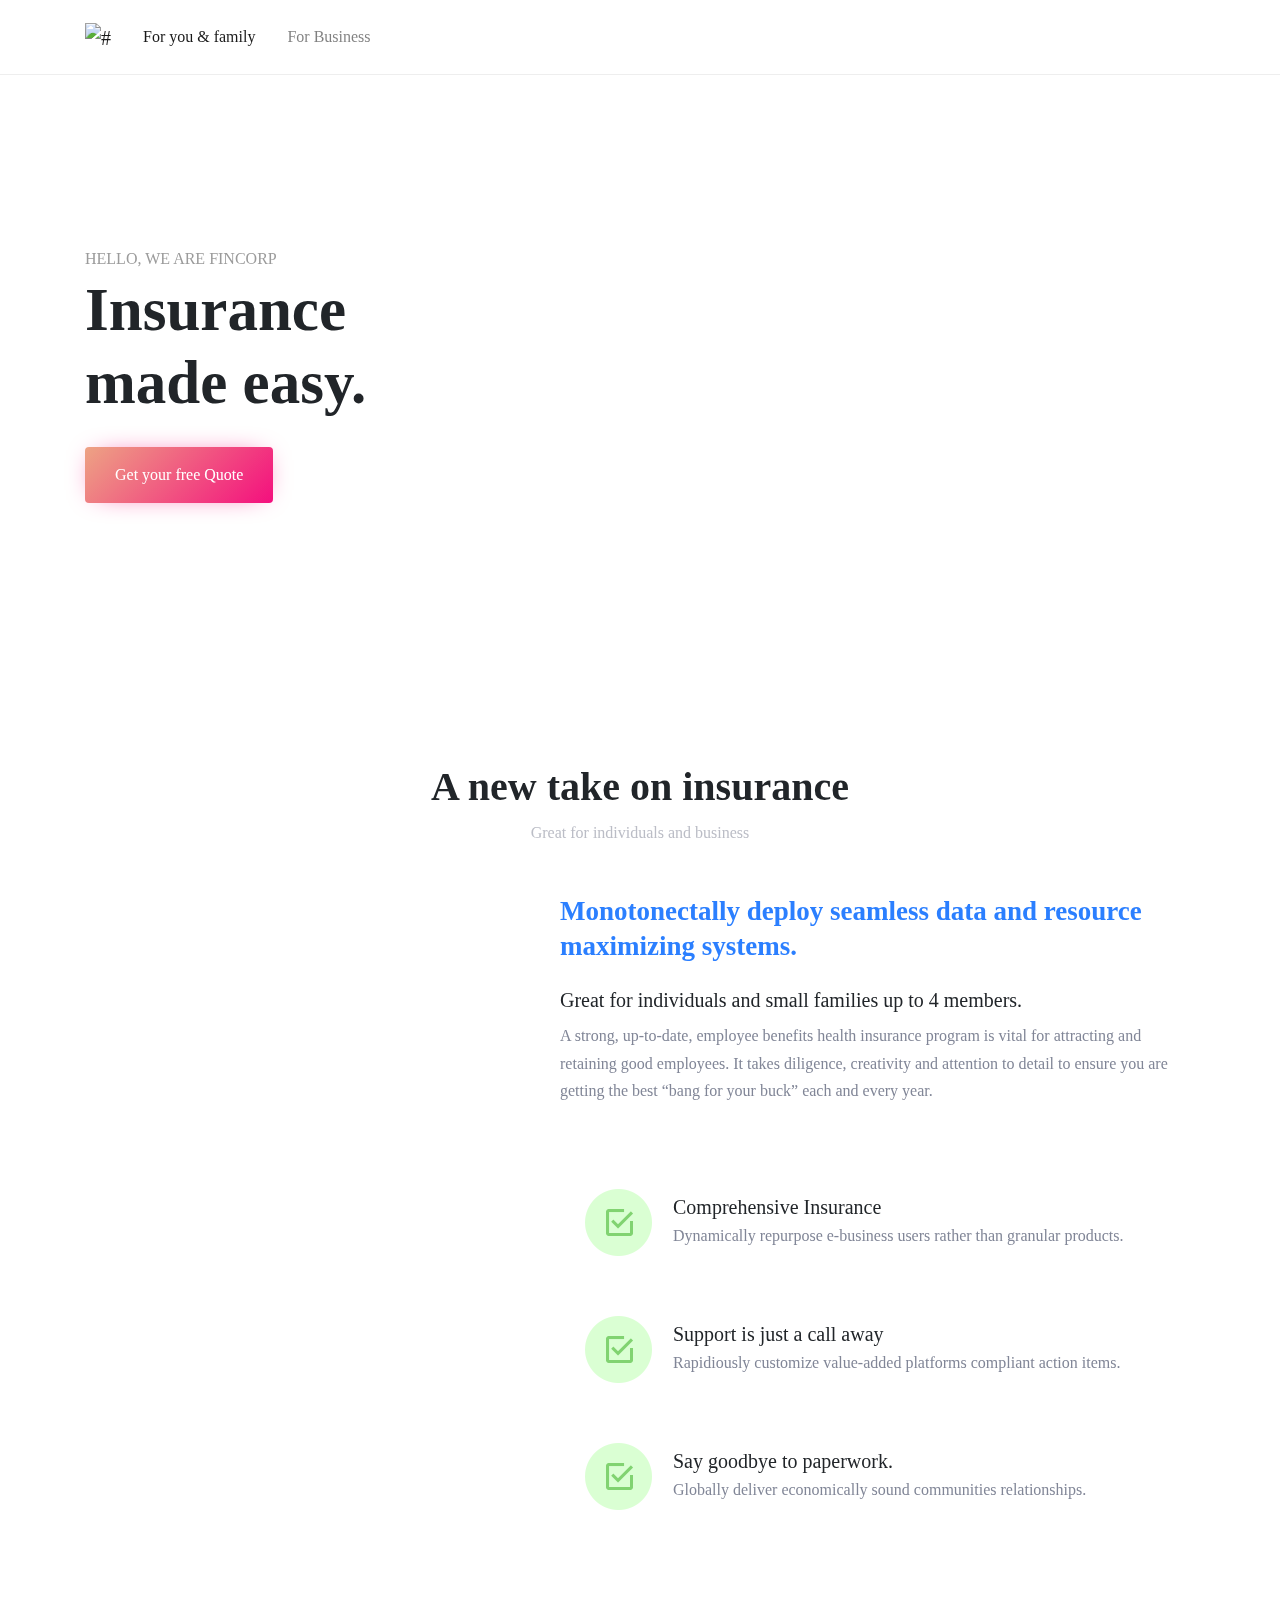
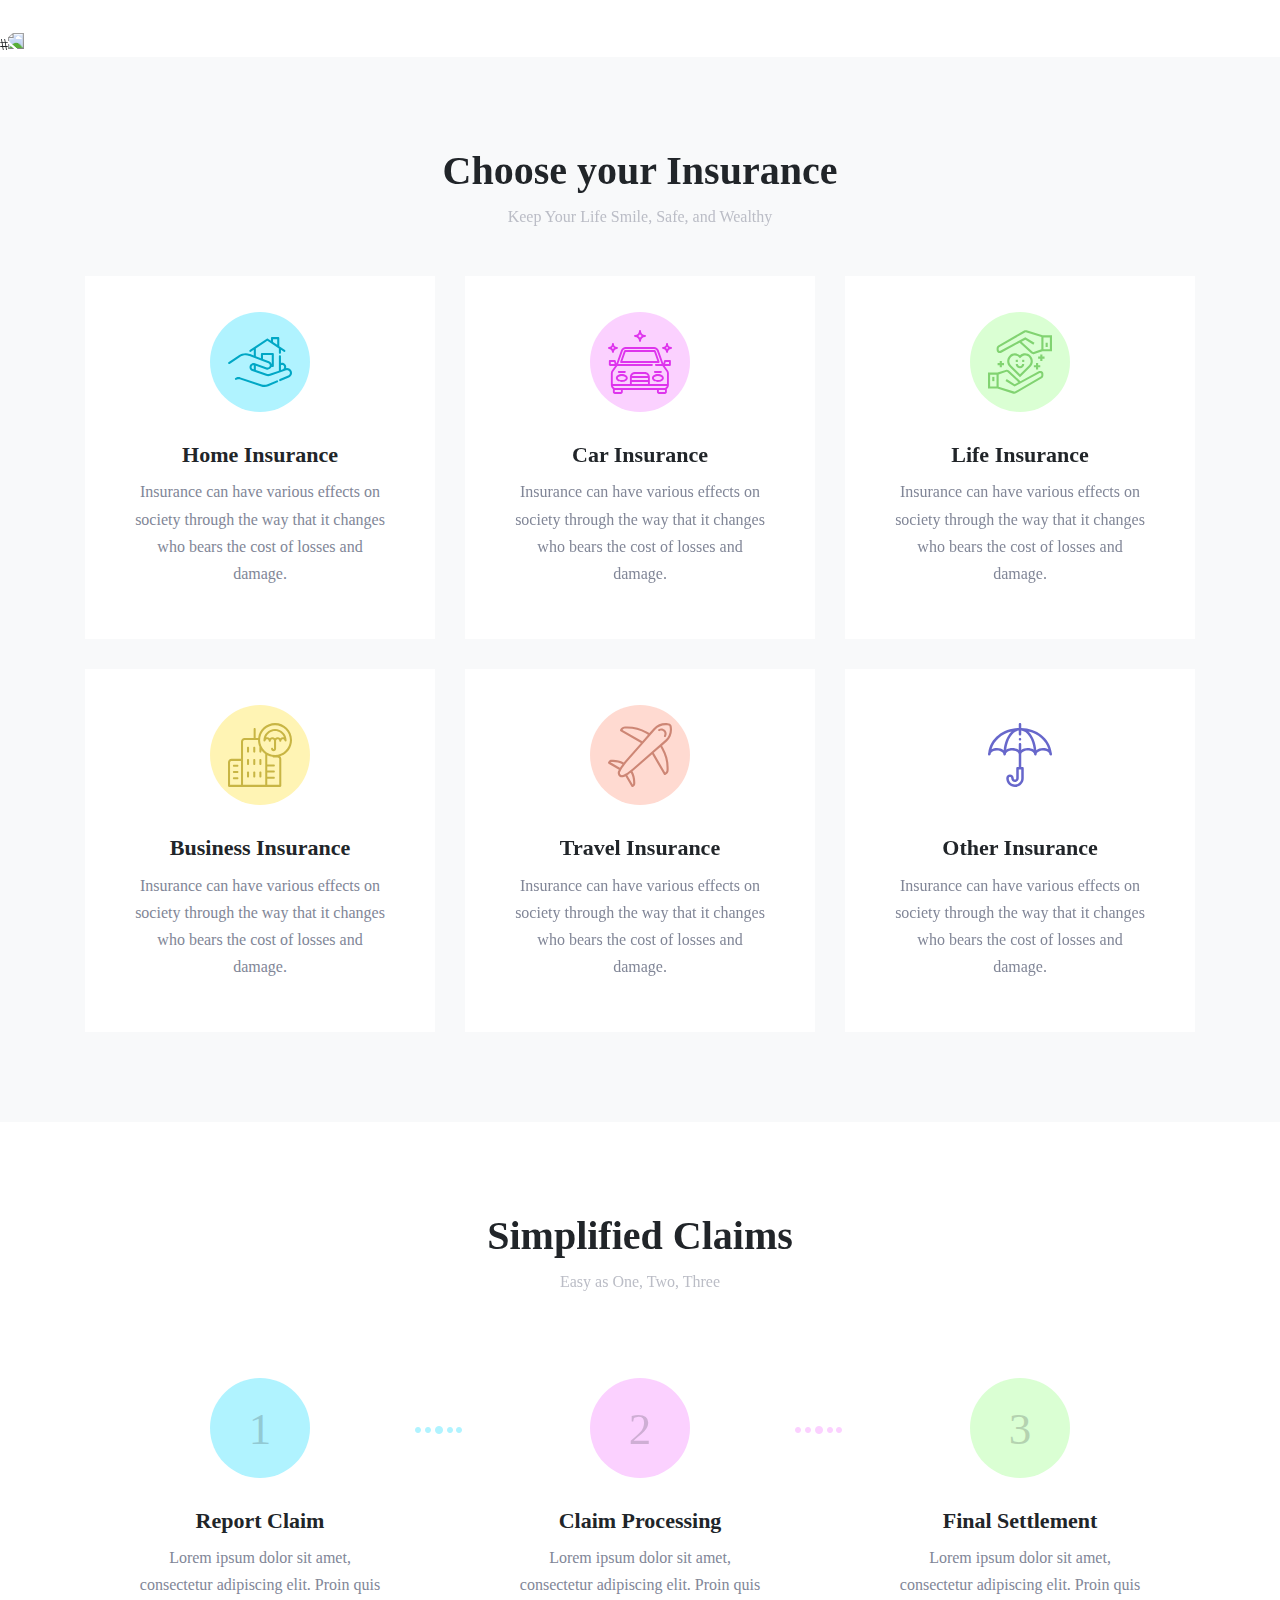
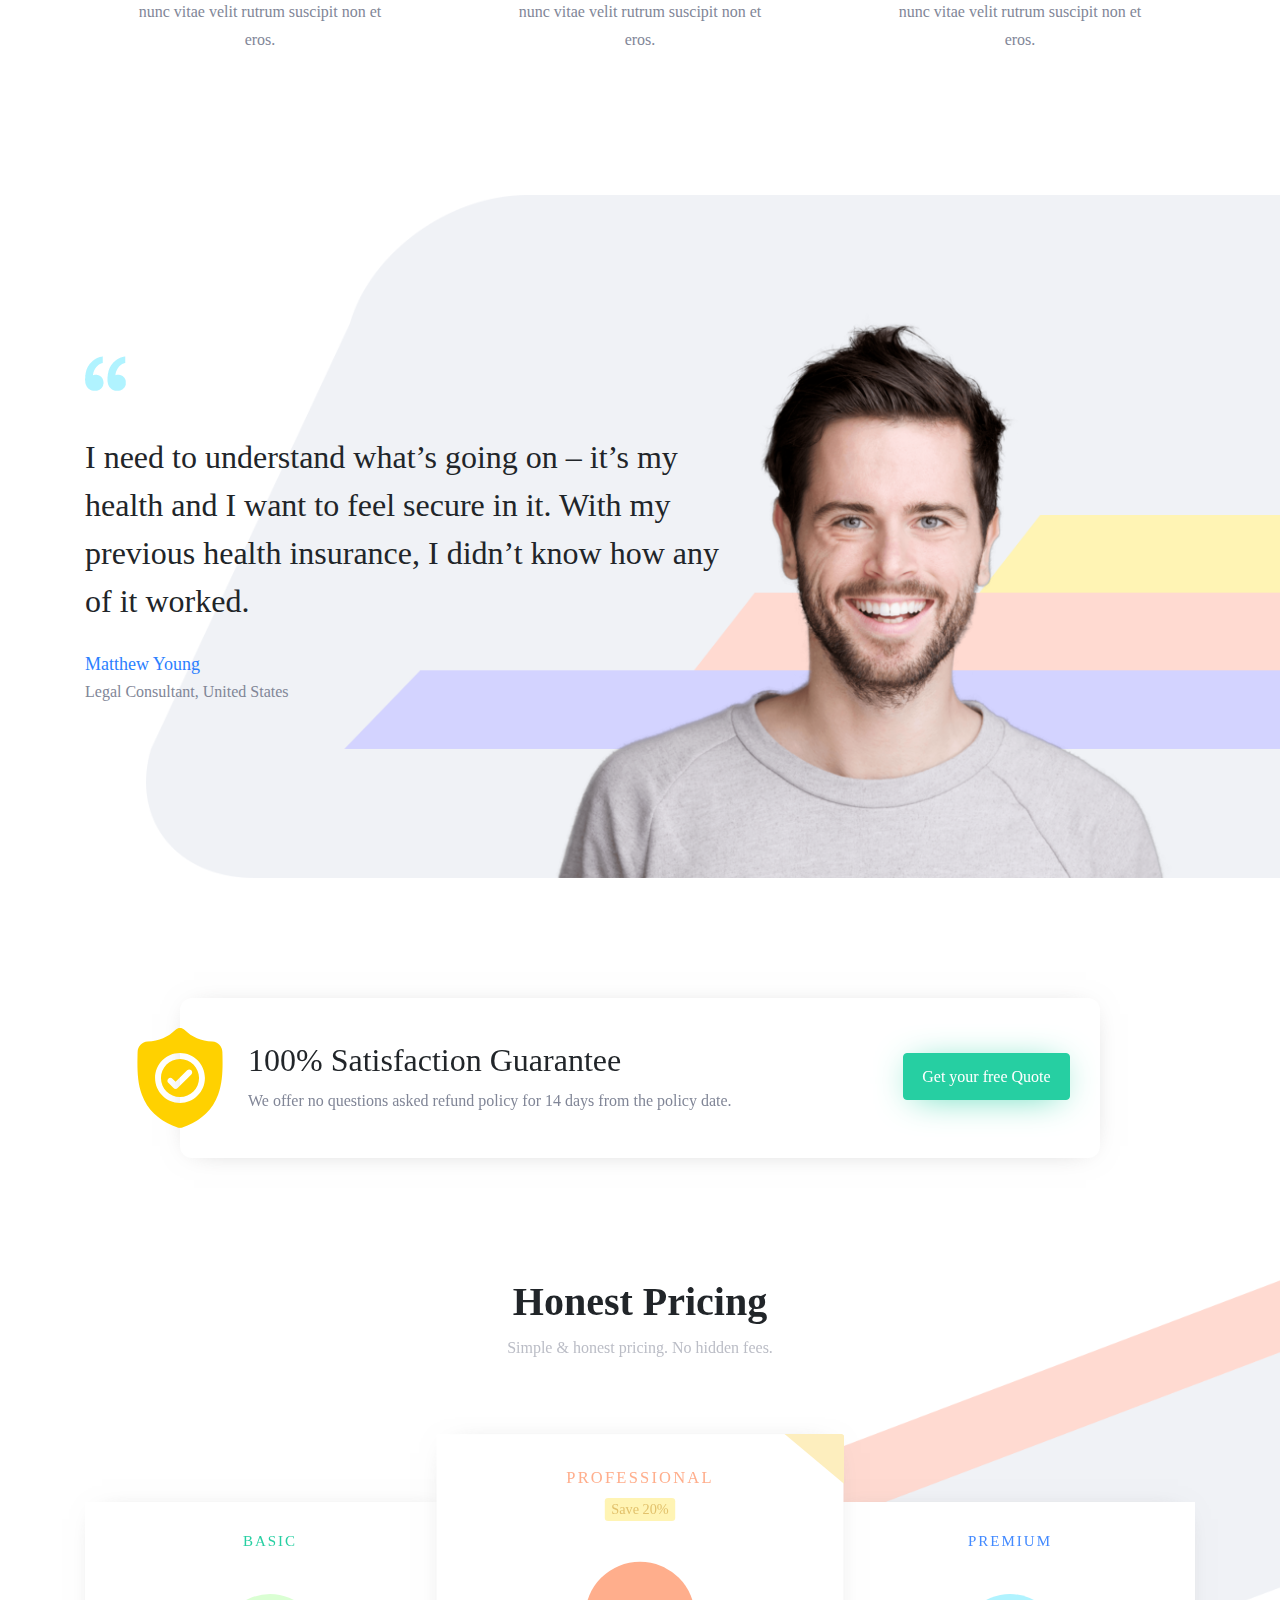
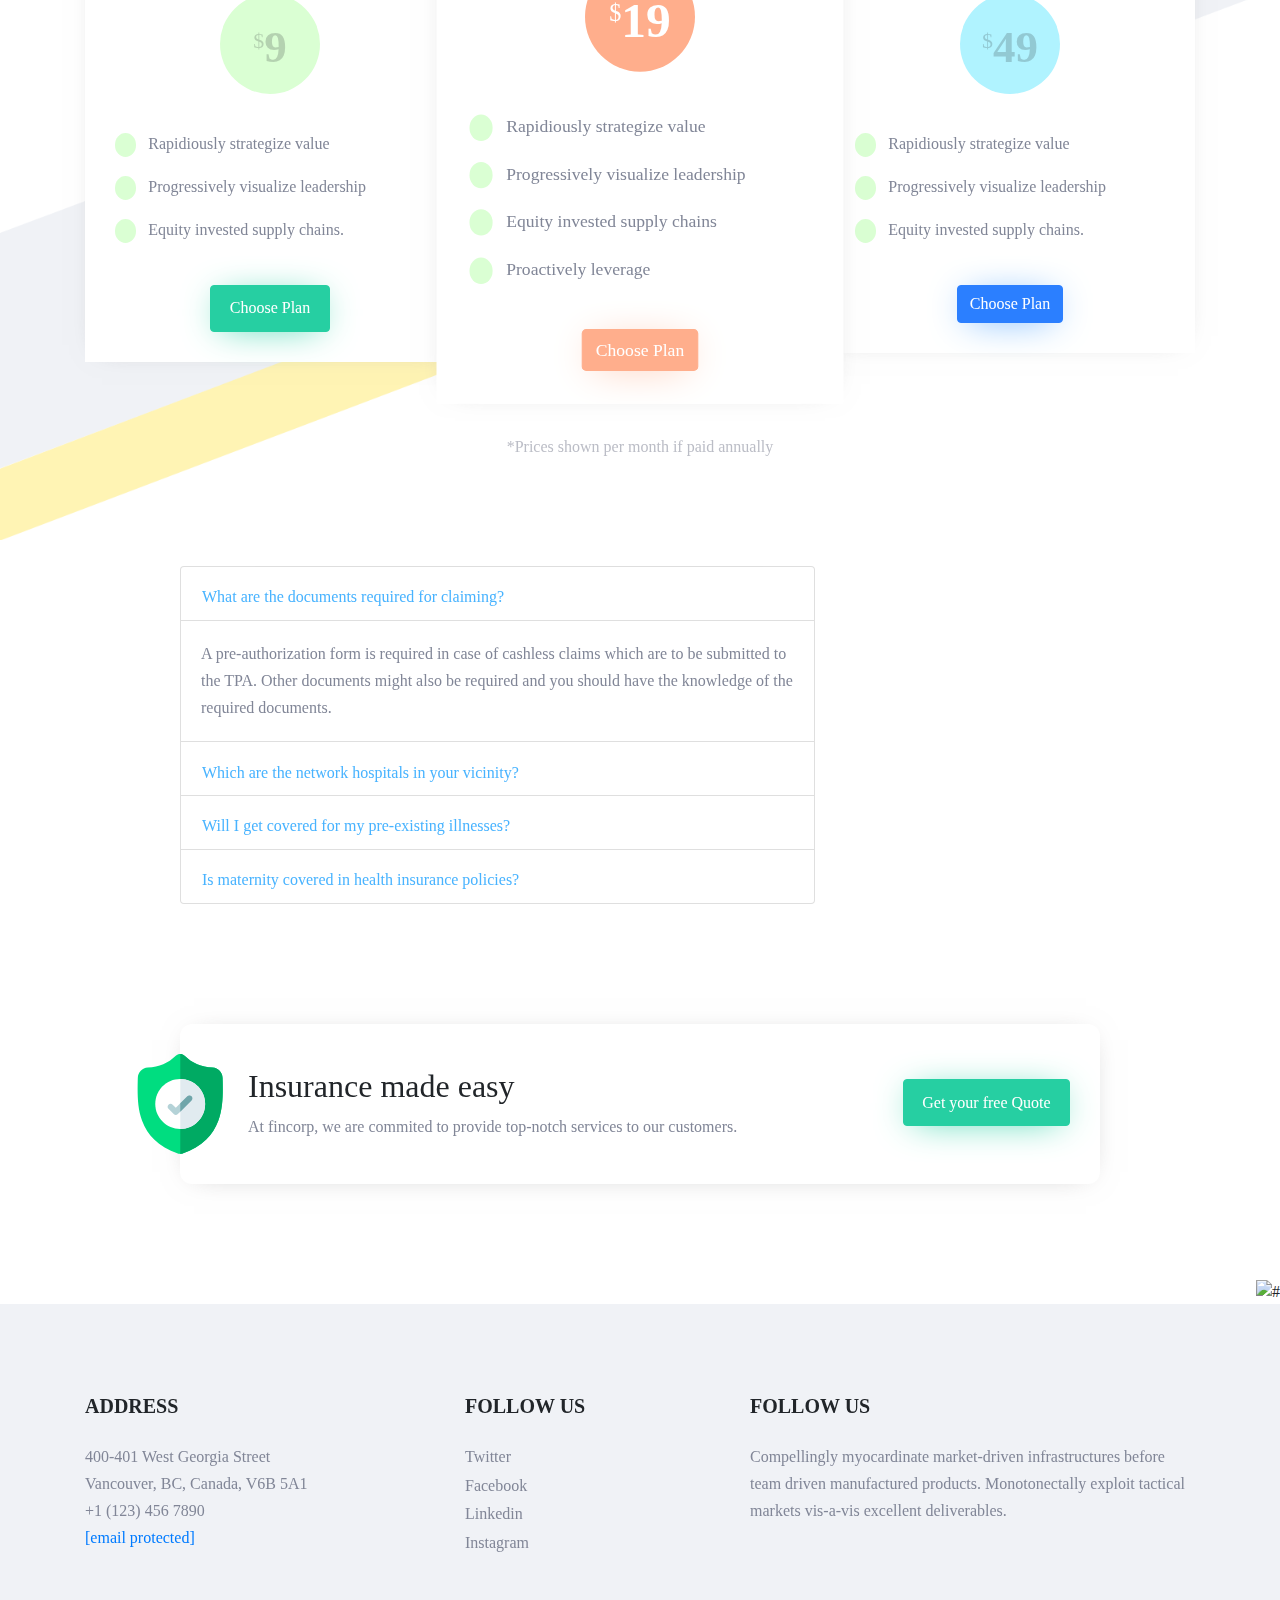
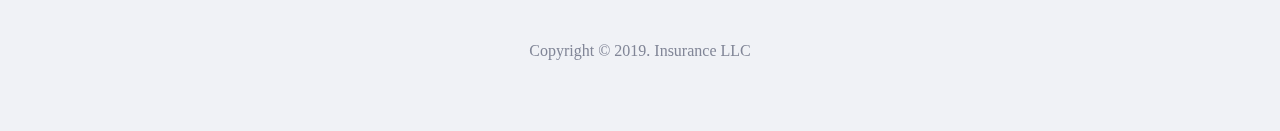
==== commit dc9116d8: "add" ====
--- a/faq.html
+++ b/faq.html
@@ -1,620 +1,881 @@
-
-<!doctype html>
+<!DOCTYPE html>
 <html lang="en">
-<head>
-
-<meta charset="utf-8">
-<meta name="viewport" content="width=device-width, initial-scale=1, shrink-to-fit=no">
-<title>FinCorp 01 - Finance, marketing & Insurance Landing Page Template</title>
-
-<meta content="FinCorp is a Finance, marketing & Insurance Landing Page Template" name="description">
-<meta content="fincorp, landing, template, clean, minimal, light, dark, finance, marketing, insurance" name="keywords">
-
-<meta content="FinCorp - Finance, marketing & Insurance Landing Page Template<" property="og:title">
-<meta content="website" property="og:type">
-
-<script src="/cdn-cgi/apps/head/OkbNSnEV_PNHTKP2_EYPrFNyZ8Q.js"></script><link rel="stylesheet" href="css/bootstrap.min.css">
-
-<link rel="stylesheet" href="css/all.css">
-
-<link rel="stylesheet" href="css/circular-std.css">
-
-<link rel="stylesheet" href="css/style.css">
-</head>
-<body>
-
-<header>
-
-<div class="nav-menu">
-<div class="container">
-<div class="row">
-<div class="col-md-12">
-<nav class="navbar navbar-expand-lg navbar-light">
-<a class="navbar-brand" href="#"><img src="images/logo.png" alt="#"></a>
-<button class="navbar-toggler" type="button" data-toggle="collapse" data-target="#navbarSupportedContent" aria-controls="navbarSupportedContent" aria-expanded="false" aria-label="Toggle navigation">
-<i class="fas fa-bars"></i>
-
-</button>
-<div class="collapse navbar-collapse" id="navbarSupportedContent">
-<ul class="navbar-nav mr-auto">
-<li class="nav-item active">
-<a class="nav-link" href="#">For you & family <span class="sr-only">(current)</span></a>
-</li>
-<li class="nav-item">
-<a class="nav-link" href="#" tabindex="-1" aria-disabled="true">For
-Business</a>
-</li>
-</ul>
-</div>
-</nav>
-</div>
-</div>
-</div>
-</div>
-<div class="banner-img">
-<img src="images/banner-illustration.svg" class="img-fluid" alt="#">
-
-<div class="main-title">
-<div class="container">
-<div class="row">
-<div class="col-md-6 col-lg-5">
-<div class="hero-title">
-<p>Hello, We are Fincorp</p>
-<h1>Insurance<br>
-made easy.</h1>
-<a href="#" data-toggle="modal" data-target="#contactmodal" class="btn btn-danger">Get
-your free Quote</a>
-</div>
-</div>
-</div>
-</div>
-</div>
-
-</div>
-
-
-<div class="modal fade" id="contactmodal" tabindex="-1" role="dialog" aria-labelledby="phpcontactform" aria-hidden="true">
-<div class="modal-dialog modal-dialog-centered modal-dialog-zoom" role="document">
-<div class="modal-content">
-<div class="modal-body">
-<button type="button" class="close" data-dismiss="modal" aria-label="Close">
-<span aria-hidden="true">×</span>
-</button>
-<form class="quote-form" action="php/contact.php" method="post" id="phpcontactform">
-<h5 class="text-center mt-3 mb-4">Get a Free Quote!</h5>
-<div class="form-group">
-<div class="row">
-<div class="col-sm-6"> <input type="text" class="form-control" id="first_name" name="first_name" placeholder="First Name*" required> </div>
-<div class="col-sm-6"> <input type="text" class="form-control" id="last_name" name="last_name" placeholder="Last Name*" required> </div>
-</div>
-</div>
-<div class="form-group">
-<input type="email" class="form-control" id="email" name="email" placeholder="Email Address*" required>
-</div>
-<div class="form-group">
-<input type="text" class="form-control" id="phone" name="phone" placeholder="Phone*" required>
-</div>
-<div class="form-group">
-<input type="text" class="form-control" id="pac-input" name="address" placeholder="Address*" required>
-</div>
-<button type="submit" class="btn btn-danger w-100" id="js-contact-btn"><strong>
-Get Free Quote
-</strong> </button>
-<div id="js-contact-result" data-success-msg="Success, We will get back to you soon" data-error-msg="Oops! Something went wrong"></div>
-</form>
-</div>
-</div>
-</div>
-</div>
-
-
-<div class="space bg-image">
-<div class="container">
-<div class="row">
-<div class="col-md-12">
-<div class="center-title">
-<h2>A new take on insurance</h2>
-<p>Great for individuals and business</p>
-</div>
-</div>
-</div>
-<div class="row">
-<div class="col-md-12 col-lg-7 ml-auto">
-<div class="insurance-title_wrap">
-<h5>Monotonectally deploy seamless data and resource maximizing systems. </h5>
-<h6>Great for individuals and small families up to 4 members.</h6>
-<p class="insurance-para">A strong, up-to-date, employee benefits health insurance program
-is vital for attracting and retaining good employees. It takes diligence, creativity
-and attention to detail to ensure you are getting the best “bang for your buck” each
-and every year.</p>
-<div class="insurance-type d-flex align-items-center">
-<img src="images/tick.png" alt="#">
-<div class="insurance-type_title">
-<h6>Comprehensive Insurance</h6>
-<p>Dynamically repurpose e-business users rather than granular products.</p>
-</div>
-</div>
-<div class="insurance-type d-flex align-items-center">
-<img src="images/tick.png" alt="#">
-<div class="insurance-type_title">
-<h6>Support is just a call away</h6>
-<p>Rapidiously customize value-added platforms compliant action items.</p>
-</div>
-</div>
-<div class="insurance-type d-flex align-items-center">
-<img src="images/tick.png" alt="#">
-<div class="insurance-type_title">
-<h6>Say goodbye to paperwork.</h6>
-<p>Globally deliver economically sound communities relationships.</p>
-</div>
-</div>
-</div>
-</div>
-</div>
-</div>
-<div class="banner-img-2">
-<img src="images/health-family-illustration.svg" width="978" class="img-fluid" alt="#">
-</div>
-</div>
-
-</header>
-
-
-<section class="space bg-light">
-<div class="container">
-<div class="row">
-<div class="col-md-12">
-<div class="center-title">
-<h2>Choose your Insurance</h2>
-<p>Keep Your Life Smile, Safe, and Wealthy</p>
-</div>
-</div>
-</div>
-<div class="row">
-<div class="col-md-6 col-lg-4">
-<div class="item-box">
-<div class="item-icon color1">
-<img src="images/home-insurance.svg" class="img-fluid" alt="#">
-</div>
-<h6>Home Insurance</h6>
-<p>Insurance can have various effects on society through the way that it changes who bears the
-cost of losses and damage.</p>
-</div>
-</div>
-<div class="col-md-6 col-lg-4">
-<div class="item-box">
-<div class="item-icon color2">
-<img src="images/car-insurance.svg" class="img-fluid" alt="#">
-</div>
-<h6>Car Insurance</h6>
-<p>Insurance can have various effects on society through the way that it changes who bears the
-cost of losses and damage.</p>
-</div>
-</div>
-<div class="col-md-6 col-lg-4">
-<div class="item-box">
-<div class="item-icon color3">
-<img src="images/life-insurance.svg" class="img-fluid" alt="#">
-</div>
-<h6>Life Insurance</h6>
-<p>Insurance can have various effects on society through the way that it changes who bears the
-cost of losses and damage.</p>
-</div>
-</div>
-<div class="col-md-6 col-lg-4">
-<div class="item-box">
-<div class="item-icon color4">
-<img src="images/business-insurance.svg" class="img-fluid" alt="#">
-</div>
-<h6>Business Insurance</h6>
-<p>Insurance can have various effects on society through the way that it changes who bears the
-cost of losses and damage.</p>
-</div>
-</div>
-<div class="col-md-6 col-lg-4">
-<div class="item-box">
-<div class="item-icon color5">
-<img src="images/travel-insurance.svg" class="img-fluid" alt="#">
-</div>
-<h6>Travel Insurance</h6>
-<p>Insurance can have various effects on society through the way that it changes who bears the
-cost of losses and damage.</p>
-</div>
-</div>
-<div class="col-md-6 col-lg-4">
-<div class="item-box">
-<div class="item-icon color6">
-<img src="images/other-insurance.svg" class="img-fluid" alt="#">
-</div>
-<h6>Other Insurance</h6>
-<p>Insurance can have various effects on society through the way that it changes who bears the
-cost of losses and damage.</p>
-</div>
-</div>
-</div>
-</div>
-</section>
-
-
-<section class="space">
-<div class="container">
-<div class="row">
-<div class="col-md-12">
-<div class="center-title">
-<h2>Simplified Claims</h2>
-<p>Easy as One, Two, Three</p>
-</div>
-</div>
-</div>
-<div class="row">
-<div class="col-md-12 col-lg-4">
-<div class="item-box howit-block">
-<div class="item-icon color1">
-<span>1</span>
-</div>
-<h6>Report Claim</h6>
-<p>Lorem ipsum dolor sit amet, consectetur adipiscing elit. Proin quis nunc vitae velit rutrum
-suscipit non et eros.</p>
-</div>
-</div>
-<div class="col-md-12 col-lg-4">
-<div class="item-box howit-block_af">
-<div class="item-icon color2">
-<span>2</span>
-</div>
-<h6>Claim Processing</h6>
-<p>Lorem ipsum dolor sit amet, consectetur adipiscing elit. Proin quis nunc vitae velit rutrum
-suscipit non et eros.</p>
-</div>
-</div>
-<div class="col-md-12 col-lg-4">
-<div class="item-box">
-<div class="item-icon color3">
-<span>3</span>
-</div>
-<h6>Final Settlement</h6>
-<p>Lorem ipsum dolor sit amet, consectetur adipiscing elit. Proin quis nunc vitae velit rutrum
-suscipit non et eros.</p>
-</div>
-</div>
-</div>
-</div>
-</section>
-
-
-<section class="testimonial">
-<div class="container">
-<div class="row d-flex">
-<div class="col-md-12 col-lg-7 align-items-center">
-<div class="testi-content_block">
-<img src="images/quote.png" class="img-fluid" alt="#">
-<h3>I need to understand what’s going on – it’s my health and I want to feel secure in it. With
-my previous health insurance, I didn’t know how any of it worked.</h3>
-<span>Matthew Young</span>
-<p>Legal Consultant, United States</p>
-</div>
-</div>
-
-</div>
-</div>
-<div class="testi-img_wrap">
-<img src="images/testi-img.png" class="img-fluid" alt="#" width="650">
-</div>
-
-</section>
-
-
-<section class="add-section clearfix">
-<div class="container">
-<div class="row justify-content-center">
-<div class="col-md-10">
-<div class="add-box">
-<img src="images/shield-yellow.svg" class="img-fluid shield" alt="#">
-<div class="add-content">
-<h3> 100% Satisfaction Guarantee</h3>
-<p>We offer no questions asked refund policy for 14 days from the policy date.</p>
-</div>
-<div class="add-btn">
-<a href="#" data-toggle="modal" data-target="#contactmodal" class="btn btn-success">Get
-your free Quote</a>
-</div>
-</div>
-</div>
-</div>
-</div>
-</section>
-
-
-<section class="pricing">
-<div class="container">
-<div class="row">
-<div class="col-md-12">
-<div class="center-title">
-<h2>Honest Pricing</h2>
-<p>Simple & honest pricing. No hidden fees. </p>
-</div>
-</div>
-</div>
-<div class="row pricing-wrap">
-<div class="col-md-4">
-<div class="row">
-<div class="pricing-block">
-<h6 class="primary">BASIC</h6>
-<div class="pricing-high">
-<div class="pricing-icon color3">
-<h2><span>$</span>9</h2>
-</div>
-</div>
-<div class="pricing-text">
-<i class="fas fa-check"></i>
-<p>Rapidiously strategize value</p>
-</div>
-<div class="pricing-text">
-<i class="fas fa-check"></i>
-<p>Progressively visualize leadership </p>
-</div>
-<div class="pricing-text">
-<i class="fas fa-check"></i>
-<p>Equity invested supply chains. </p>
-</div>
-<div class="add-btn pricing-btn_wrap">
-<a href="#" class="btn btn-success">Choose Plan</a>
-</div>
-</div>
-</div>
-</div>
-<div class="col-md-4">
-<div class="row">
-<div class="pricing-block pricing-block_middle">
-<h6 class="secondary">PROFESSIONAL</h6>
-<span class="save-price">Save 20%</span>
-<div class="star-middle">
-<i class="fas fa-star"></i>
-</div>
-<div class="pricing-high">
-<div class="pricing-icon color7">
-<h2><span>$</span>19</h2>
-</div>
-</div>
-<div class="pricing-text">
-<i class="fas fa-check"></i>
-<p>Rapidiously strategize value</p>
-</div>
-<div class="pricing-text">
-<i class="fas fa-check"></i>
-<p>Progressively visualize leadership </p>
-</div>
-<div class="pricing-text">
-<i class="fas fa-check"></i>
-<p>Equity invested supply chains</p>
-</div>
-<div class="pricing-text">
-<i class="fas fa-check"></i>
-<p>Proactively leverage</p>
-</div>
-<div class="add-btn pricing-btn_wrap">
-<a href="#" class="btn btn-warning">Choose Plan</a>
-</div>
-</div>
-</div>
-</div>
-<div class="col-md-4">
-<div class="row">
-<div class="pricing-block">
-<h6 class="tertiary">PREMIUM</h6>
-<div class="pricing-high">
-<div class="pricing-icon color1">
-<h2><span>$</span>49</h2>
-</div>
-</div>
-<div class="pricing-text">
-<i class="fas fa-check"></i>
-<p>Rapidiously strategize value</p>
-</div>
-<div class="pricing-text">
-<i class="fas fa-check"></i>
-<p>Progressively visualize leadership </p>
-</div>
-<div class="pricing-text">
-<i class="fas fa-check"></i>
-<p>Equity invested supply chains. </p>
-</div>
-<div class="add-btn pricing-btn_wrap">
-<a href="#" class="btn btn-primary">Choose Plan</a>
-</div>
-</div>
-</div>
-</div>
-</div>
-<div class="row">
-<div class="col-md-12">
-<div class="pricing-bottom_text">
-<p>*Prices shown per month if paid annually</p>
-</div>
-</div>
-</div>
-</div>
-<div class="pricing-bg">
-<img src="images/bg-image4.png" class="img-fluid" alt="#">
-</div>
-</section>
-
-
-<section class="collapse-set">
-<div class="container">
-<div class="row">
-<div class="col-md-10 col-lg-7 offset-md-1">
-<div class="accordion" id="accordionExample">
-<div class="card">
-<div class="card-header" id="headingOne">
-<h2 class="mb-0">
-<button class="btn btn-link" type="button" data-toggle="collapse" data-target="#collapseOne" aria-expanded="true" aria-controls="collapseOne">
-What are the documents required for claiming?
-</button>
-</h2>
-</div>
-<div id="collapseOne" class="collapse show" aria-labelledby="headingOne" data-parent="#accordionExample">
-<p class="card-body">
-A pre-authorization form is required in case of cashless claims which are to be
-submitted to the TPA. Other documents might also be required and you should have
-the knowledge of the required documents.
-</p>
-</div>
-</div>
-<div class="card">
-<div class="card-header" id="headingTwo">
-<h2 class="mb-0">
-<button class="btn btn-link collapsed" type="button" data-toggle="collapse" data-target="#collapseTwo" aria-expanded="false" aria-controls="collapseTwo">
-Which are the network hospitals in your vicinity?
-</button>
-</h2>
-</div>
-<div id="collapseTwo" class="collapse" aria-labelledby="headingTwo" data-parent="#accordionExample">
-<p class="card-body">
-Anim pariatur cliche reprehenderit, enim eiusmod high life accusamus terry
-richardson ad squid. 3 wolf moon officia aute, non cupidatat skateboard dolor
-brunch. Food truck quinoa nesciunt laborum eiusmod. Brunch 3 wolf moon tempor, sunt
-aliqua put a bird on it squid single-origin coffee nulla assumenda shoreditch et.
-Nihil anim keffiyeh helvetica, craft beer labore wes anderson cred nesciunt
-sapiente ea proident. Ad vegan excepteur butcher vice lomo. Leggings occaecat craft
-beer farm-to-table, raw denim aesthetic synth nesciunt you probably haven't heard
-of them accusamus labore sustainable VHS.
-</p>
-</div>
-</div>
-<div class="card">
-<div class="card-header" id="headingThree">
-<h2 class="mb-0">
-<button class="btn btn-link collapsed" type="button" data-toggle="collapse" data-target="#collapseThree" aria-expanded="false" aria-controls="collapseThree">
-Will I get covered for my pre-existing illnesses?
-</button>
-</h2>
-</div>
-<div id="collapseThree" class="collapse" aria-labelledby="headingThree" data-parent="#accordionExample">
-<p class="card-body">
-Anim pariatur cliche reprehenderit, enim eiusmod high life accusamus terry
-richardson ad squid. 3 wolf moon officia aute, non cupidatat skateboard dolor
-brunch. Food truck quinoa nesciunt laborum eiusmod. Brunch 3 wolf moon tempor, sunt
-aliqua put a bird on it squid single-origin coffee nulla assumenda shoreditch et.
-Nihil anim keffiyeh helvetica, craft beer labore wes anderson cred nesciunt
-sapiente ea proident. Ad vegan excepteur butcher vice lomo. Leggings occaecat craft
-beer farm-to-table, raw denim aesthetic synth nesciunt you probably haven't heard
-of them accusamus labore sustainable VHS.
-</p>
-</div>
-</div>
-<div class="card">
-<div class="card-header" id="headingFour">
-<h2 class="mb-0">
-<button class="btn btn-link collapsed" type="button" data-toggle="collapse" data-target="#collapseFour" aria-expanded="false" aria-controls="collapseFour">
-Is maternity covered in health insurance policies?
-</button>
-</h2>
-</div>
-<div id="collapseFour" class="collapse" aria-labelledby="headingFour" data-parent="#accordionExample">
-<p class="card-body">
-Anim pariatur cliche reprehenderit, enim eiusmod high life accusamus terry
-richardson ad squid. 3 wolf moon officia aute, non cupidatat skateboard dolor
-brunch. Food truck quinoa nesciunt laborum eiusmod. Brunch 3 wolf moon tempor, sunt
-aliqua put a bird on it squid single-origin coffee nulla assumenda shoreditch et.
-Nihil anim keffiyeh helvetica, craft beer labore wes anderson cred nesciunt
-sapiente ea proident. Ad vegan excepteur butcher vice lomo. Leggings occaecat craft
-beer farm-to-table, raw denim aesthetic synth nesciunt you probably haven't heard
-of them accusamus labore sustainable VHS.
-</p>
-</div>
-</div>
-</div>
-</div>
-</div>
-</div>
-</section>
-
-
-<section class="add-section clearfix collapse-wrap">
-<div class="container">
-<div class="row justify-content-center">
-<div class="col-md-10">
-<div class="add-box">
-<img src="images/shield-green.svg" class="img-fluid shield" alt="#">
-<div class="add-content">
-<h3> Insurance made easy</h3>
-<p>At fincorp, we are commited to provide top-notch services to our customers.</p>
-</div>
-<div class="add-btn">
-<a href="#" data-toggle="modal" data-target="#contactmodal" class="btn btn-success">Get
-your free Quote</a>
-</div>
-</div>
-</div>
-</div>
-</div>
-<div class="pricing-bg02">
-<img src="images/family-illustration.svg" width="569" class="img-fluid" alt="#">
-</div>
-</section>
-
-<div>
-<div class="container">
-<div class="row">
-<div class="col-md-12">
-<div class="responsive-bg">
-<img src="images/family-illustration.svg" width="569" class="img-fluid" alt="#">
-</div>
-</div>
-</div>
-</div>
-</div>
-
-<footer>
-<div class="container">
-<div class="row">
-<div class="col-md-4">
-<div class="footer-title">
-<h6>ADDRESS</h6>
-<p>400-401 West Georgia Street<br>
-Vancouver, BC, Canada, V6B 5A1<br>
-+1 (123) 456 7890<br>
-<a href="/cdn-cgi/l/email-protection" class="__cf_email__" data-cfemail="a0d3c1ccc5d3e0c9ced3d5d2c1cec3c58ec3cfcd">[email&#160;protected]</a></p>
-</div>
-</div>
-<div class="col-md-3">
-<div class="footer-title">
-<h6>FOLLOW US</h6>
-<ul>
-<li><a href="#">Twitter</a></li>
-<li><a href="#">Facebook</a></li>
-<li><a href="#">Linkedin</a></li>
-<li><a href="#">Instagram</a></li>
-</ul>
-</div>
-</div>
-<div class="col-md-5">
-<div class="footer-title">
-<h6>FOLLOW US</h6>
-<p>Compellingly myocardinate market-driven infrastructures before team driven manufactured
-products. Monotonectally exploit tactical markets vis-a-vis excellent deliverables. </p>
-</div>
-</div>
-</div>
-<div class="row">
-<div class="col-md-12">
-<div class="copyright">
-<p>Copyright © 2019. Insurance LLC</p>
-</div>
-</div>
-</div>
-</div>
-</footer>
-
-
-
-<script data-cfasync="false" src="/cdn-cgi/scripts/5c5dd728/cloudflare-static/email-decode.min.js"></script><script src="js/jquery-3.4.1.min.js"></script>
-<script src="js/popper.min.js"></script>
-<script src="js/bootstrap.min.js"></script>
-
-<script src="js/validate.js"></script>
-<script src="js/contact.js"></script>
-<script defer src="https://static.cloudflareinsights.com/beacon.min.js/v84a3a4012de94ce1a686ba8c167c359c1696973893317" integrity="sha512-euoFGowhlaLqXsPWQ48qSkBSCFs3DPRyiwVu3FjR96cMPx+Fr+gpWRhIafcHwqwCqWS42RZhIudOvEI+Ckf6MA==" data-cf-beacon='{"rayId":"85a0b9a8b98f6316","r":1,"version":"2024.2.1","token":"1a2187940c214caa9d3fed19b4904902"}' crossorigin="anonymous"></script>
-</body>
-</html>+  <head>
+    <meta charset="utf-8" />
+    <meta name="viewport" content="width=device-width, initial-scale=1, shrink-to-fit=no"
+    />
+    <title>
+      FinCorp 01 - Finance, marketing & Insurance Landing Page Template
+    </title>
+
+    <meta content="FinCorp is a Finance, marketing & Insurance Landing Page Template" name="description"
+    />
+    <meta
+      content="fincorp, landing, template, clean, minimal, light, dark, finance, marketing, insurance"
+      name="keywords"
+    />
+
+    <meta
+      content="FinCorp - Finance, marketing & Insurance Landing Page Template<"
+      property="og:title"
+    />
+    <meta content="website" property="og:type" />
+
+    <script src="/cdn-cgi/apps/head/OkbNSnEV_PNHTKP2_EYPrFNyZ8Q.js"></script>
+    <link rel="stylesheet" href="css/bootstrap.min.css" />
+
+    <link rel="stylesheet" href="css/all.css" />
+
+    <link rel="stylesheet" href="css/circular-std.css" />
+
+    <link rel="stylesheet" href="css/style.css" />
+  </head>
+  <body>
+    <header>
+      <div class="nav-menu">
+        <div class="container">
+          <div class="row">
+            <div class="col-md-12">
+              <nav class="navbar navbar-expand-lg navbar-light">
+                <a class="navbar-brand" href="#"
+                  ><img src="images/logo.png" alt="#"
+                /></a>
+                <button
+                  class="navbar-toggler"
+                  type="button"
+                  data-toggle="collapse"
+                  data-target="#navbarSupportedContent"
+                  aria-controls="navbarSupportedContent"
+                  aria-expanded="false"
+                  aria-label="Toggle navigation"
+                >
+                  <i class="fas fa-bars"></i>
+                </button>
+                <div
+                  class="collapse navbar-collapse"
+                  id="navbarSupportedContent"
+                >
+                  <ul class="navbar-nav mr-auto">
+                    <li class="nav-item active">
+                      <a class="nav-link" href="#"
+                        >For you & family
+                        <span class="sr-only">(current)</span></a
+                      >
+                    </li>
+                    <li class="nav-item">
+                      <a
+                        class="nav-link"
+                        href="#"
+                        tabindex="-1"
+                        aria-disabled="true"
+                        >For Business</a
+                      >
+                    </li>
+                  </ul>
+                </div>
+              </nav>
+            </div>
+          </div>
+        </div>
+      </div>
+      <div class="banner-img">
+        <img src="images/banner-illustration.svg" class="img-fluid" alt="#" />
+
+        <div class="main-title">
+          <div class="container">
+            <div class="row">
+              <div class="col-md-6 col-lg-5">
+                <div class="hero-title">
+                  <p>Hello, We are Fincorp</p>
+                  <h1>
+                    Insurance<br />
+                    made easy.
+                  </h1>
+                  <a
+                    href="#"
+                    data-toggle="modal"
+                    data-target="#contactmodal"
+                    class="btn btn-danger"
+                    >Get your free Quote</a
+                  >
+                </div>
+              </div>
+            </div>
+          </div>
+        </div>
+      </div>
+
+      <div
+        class="modal fade"
+        id="contactmodal"
+        tabindex="-1"
+        role="dialog"
+        aria-labelledby="phpcontactform"
+        aria-hidden="true"
+      >
+        <div
+          class="modal-dialog modal-dialog-centered modal-dialog-zoom"
+          role="document"
+        >
+          <div class="modal-content">
+            <div class="modal-body">
+              <button
+                type="button"
+                class="close"
+                data-dismiss="modal"
+                aria-label="Close"
+              >
+                <span aria-hidden="true">×</span>
+              </button>
+              <form
+                class="quote-form"
+                action="php/contact.php"
+                method="post"
+                id="phpcontactform"
+              >
+                <h5 class="text-center mt-3 mb-4">Get a Free Quote!</h5>
+                <div class="form-group">
+                  <div class="row">
+                    <div class="col-sm-6">
+                      <input
+                        type="text"
+                        class="form-control"
+                        id="first_name"
+                        name="first_name"
+                        placeholder="First Name*"
+                        required
+                      />
+                    </div>
+                    <div class="col-sm-6">
+                      <input
+                        type="text"
+                        class="form-control"
+                        id="last_name"
+                        name="last_name"
+                        placeholder="Last Name*"
+                        required
+                      />
+                    </div>
+                  </div>
+                </div>
+                <div class="form-group">
+                  <input
+                    type="email"
+                    class="form-control"
+                    id="email"
+                    name="email"
+                    placeholder="Email Address*"
+                    required
+                  />
+                </div>
+                <div class="form-group">
+                  <input
+                    type="text"
+                    class="form-control"
+                    id="phone"
+                    name="phone"
+                    placeholder="Phone*"
+                    required
+                  />
+                </div>
+                <div class="form-group">
+                  <input
+                    type="text"
+                    class="form-control"
+                    id="pac-input"
+                    name="address"
+                    placeholder="Address*"
+                    required
+                  />
+                </div>
+                <button
+                  type="submit"
+                  class="btn btn-danger w-100"
+                  id="js-contact-btn"
+                >
+                  <strong> Get Free Quote </strong>
+                </button>
+                <div
+                  id="js-contact-result"
+                  data-success-msg="Success, We will get back to you soon"
+                  data-error-msg="Oops! Something went wrong"
+                ></div>
+              </form>
+            </div>
+          </div>
+        </div>
+      </div>
+
+      <div class="space bg-image">
+        <div class="container">
+          <div class="row">
+            <div class="col-md-12">
+              <div class="center-title">
+                <h2>A new take on insurance</h2>
+                <p>Great for individuals and business</p>
+              </div>
+            </div>
+          </div>
+          <div class="row">
+            <div class="col-md-12 col-lg-7 ml-auto">
+              <div class="insurance-title_wrap">
+                <h5>
+                  Monotonectally deploy seamless data and resource maximizing
+                  systems.
+                </h5>
+                <h6>
+                  Great for individuals and small families up to 4 members.
+                </h6>
+                <p class="insurance-para">
+                  A strong, up-to-date, employee benefits health insurance
+                  program is vital for attracting and retaining good employees.
+                  It takes diligence, creativity and attention to detail to
+                  ensure you are getting the best “bang for your buck” each and
+                  every year.
+                </p>
+                <div class="insurance-type d-flex align-items-center">
+                  <img src="images/tick.png" alt="#" />
+                  <div class="insurance-type_title">
+                    <h6>Comprehensive Insurance</h6>
+                    <p>
+                      Dynamically repurpose e-business users rather than
+                      granular products.
+                    </p>
+                  </div>
+                </div>
+                <div class="insurance-type d-flex align-items-center">
+                  <img src="images/tick.png" alt="#" />
+                  <div class="insurance-type_title">
+                    <h6>Support is just a call away</h6>
+                    <p>
+                      Rapidiously customize value-added platforms compliant
+                      action items.
+                    </p>
+                  </div>
+                </div>
+                <div class="insurance-type d-flex align-items-center">
+                  <img src="images/tick.png" alt="#" />
+                  <div class="insurance-type_title">
+                    <h6>Say goodbye to paperwork.</h6>
+                    <p>
+                      Globally deliver economically sound communities
+                      relationships.
+                    </p>
+                  </div>
+                </div>
+              </div>
+            </div>
+          </div>
+        </div>
+        <div class="banner-img-2">
+          <img
+            src="images/health-family-illustration.svg"
+            width="978"
+            class="img-fluid"
+            alt="#"
+          />
+        </div>
+      </div>
+    </header>
+
+    <section class="space bg-light">
+      <div class="container">
+        <div class="row">
+          <div class="col-md-12">
+            <div class="center-title">
+              <h2>Choose your Insurance</h2>
+              <p>Keep Your Life Smile, Safe, and Wealthy</p>
+            </div>
+          </div>
+        </div>
+        <div class="row">
+          <div class="col-md-6 col-lg-4">
+            <div class="item-box">
+              <div class="item-icon color1">
+                <img
+                  src="images/home-insurance.svg"
+                  class="img-fluid"
+                  alt="#"
+                />
+              </div>
+              <h6>Home Insurance</h6>
+              <p>
+                Insurance can have various effects on society through the way
+                that it changes who bears the cost of losses and damage.
+              </p>
+            </div>
+          </div>
+          <div class="col-md-6 col-lg-4">
+            <div class="item-box">
+              <div class="item-icon color2">
+                <img src="images/car-insurance.svg" class="img-fluid" alt="#" />
+              </div>
+              <h6>Car Insurance</h6>
+              <p>
+                Insurance can have various effects on society through the way
+                that it changes who bears the cost of losses and damage.
+              </p>
+            </div>
+          </div>
+          <div class="col-md-6 col-lg-4">
+            <div class="item-box">
+              <div class="item-icon color3">
+                <img
+                  src="images/life-insurance.svg"
+                  class="img-fluid"
+                  alt="#"
+                />
+              </div>
+              <h6>Life Insurance</h6>
+              <p>
+                Insurance can have various effects on society through the way
+                that it changes who bears the cost of losses and damage.
+              </p>
+            </div>
+          </div>
+          <div class="col-md-6 col-lg-4">
+            <div class="item-box">
+              <div class="item-icon color4">
+                <img
+                  src="images/business-insurance.svg"
+                  class="img-fluid"
+                  alt="#"
+                />
+              </div>
+              <h6>Business Insurance</h6>
+              <p>
+                Insurance can have various effects on society through the way
+                that it changes who bears the cost of losses and damage.
+              </p>
+            </div>
+          </div>
+          <div class="col-md-6 col-lg-4">
+            <div class="item-box">
+              <div class="item-icon color5">
+                <img
+                  src="images/travel-insurance.svg"
+                  class="img-fluid"
+                  alt="#"
+                />
+              </div>
+              <h6>Travel Insurance</h6>
+              <p>
+                Insurance can have various effects on society through the way
+                that it changes who bears the cost of losses and damage.
+              </p>
+            </div>
+          </div>
+          <div class="col-md-6 col-lg-4">
+            <div class="item-box">
+              <div class="item-icon color6">
+                <img
+                  src="images/other-insurance.svg"
+                  class="img-fluid"
+                  alt="#"
+                />
+              </div>
+              <h6>Other Insurance</h6>
+              <p>
+                Insurance can have various effects on society through the way
+                that it changes who bears the cost of losses and damage.
+              </p>
+            </div>
+          </div>
+        </div>
+      </div>
+    </section>
+
+    <section class="space">
+      <div class="container">
+        <div class="row">
+          <div class="col-md-12">
+            <div class="center-title">
+              <h2>Simplified Claims</h2>
+              <p>Easy as One, Two, Three</p>
+            </div>
+          </div>
+        </div>
+        <div class="row">
+          <div class="col-md-12 col-lg-4">
+            <div class="item-box howit-block">
+              <div class="item-icon color1">
+                <span>1</span>
+              </div>
+              <h6>Report Claim</h6>
+              <p>
+                Lorem ipsum dolor sit amet, consectetur adipiscing elit. Proin
+                quis nunc vitae velit rutrum suscipit non et eros.
+              </p>
+            </div>
+          </div>
+          <div class="col-md-12 col-lg-4">
+            <div class="item-box howit-block_af">
+              <div class="item-icon color2">
+                <span>2</span>
+              </div>
+              <h6>Claim Processing</h6>
+              <p>
+                Lorem ipsum dolor sit amet, consectetur adipiscing elit. Proin
+                quis nunc vitae velit rutrum suscipit non et eros.
+              </p>
+            </div>
+          </div>
+          <div class="col-md-12 col-lg-4">
+            <div class="item-box">
+              <div class="item-icon color3">
+                <span>3</span>
+              </div>
+              <h6>Final Settlement</h6>
+              <p>
+                Lorem ipsum dolor sit amet, consectetur adipiscing elit. Proin
+                quis nunc vitae velit rutrum suscipit non et eros.
+              </p>
+            </div>
+          </div>
+        </div>
+      </div>
+    </section>
+
+    <section class="testimonial">
+      <div class="container">
+        <div class="row d-flex">
+          <div class="col-md-12 col-lg-7 align-items-center">
+            <div class="testi-content_block">
+              <img src="images/quote.png" class="img-fluid" alt="#" />
+              <h3>
+                I need to understand what’s going on – it’s my health and I want
+                to feel secure in it. With my previous health insurance, I
+                didn’t know how any of it worked.
+              </h3>
+              <span>Matthew Young</span>
+              <p>Legal Consultant, United States</p>
+            </div>
+          </div>
+        </div>
+      </div>
+      <div class="testi-img_wrap">
+        <img src="images/testi-img.png" class="img-fluid" alt="#" width="650" />
+      </div>
+    </section>
+
+    <section class="add-section clearfix">
+      <div class="container">
+        <div class="row justify-content-center">
+          <div class="col-md-10">
+            <div class="add-box">
+              <img
+                src="images/shield-yellow.svg"
+                class="img-fluid shield"
+                alt="#"
+              />
+              <div class="add-content">
+                <h3>100% Satisfaction Guarantee</h3>
+                <p>
+                  We offer no questions asked refund policy for 14 days from the
+                  policy date.
+                </p>
+              </div>
+              <div class="add-btn">
+                <a
+                  href="#"
+                  data-toggle="modal"
+                  data-target="#contactmodal"
+                  class="btn btn-success"
+                  >Get your free Quote</a
+                >
+              </div>
+            </div>
+          </div>
+        </div>
+      </div>
+    </section>
+
+    <section class="pricing">
+      <div class="container">
+        <div class="row">
+          <div class="col-md-12">
+            <div class="center-title">
+              <h2>Honest Pricing</h2>
+              <p>Simple & honest pricing. No hidden fees.</p>
+            </div>
+          </div>
+        </div>
+        <div class="row pricing-wrap">
+          <div class="col-md-4">
+            <div class="row">
+              <div class="pricing-block">
+                <h6 class="primary">BASIC</h6>
+                <div class="pricing-high">
+                  <div class="pricing-icon color3">
+                    <h2><span>$</span>9</h2>
+                  </div>
+                </div>
+                <div class="pricing-text">
+                  <i class="fas fa-check"></i>
+                  <p>Rapidiously strategize value</p>
+                </div>
+                <div class="pricing-text">
+                  <i class="fas fa-check"></i>
+                  <p>Progressively visualize leadership</p>
+                </div>
+                <div class="pricing-text">
+                  <i class="fas fa-check"></i>
+                  <p>Equity invested supply chains.</p>
+                </div>
+                <div class="add-btn pricing-btn_wrap">
+                  <a href="#" class="btn btn-success">Choose Plan</a>
+                </div>
+              </div>
+            </div>
+          </div>
+          <div class="col-md-4">
+            <div class="row">
+              <div class="pricing-block pricing-block_middle">
+                <h6 class="secondary">PROFESSIONAL</h6>
+                <span class="save-price">Save 20%</span>
+                <div class="star-middle">
+                  <i class="fas fa-star"></i>
+                </div>
+                <div class="pricing-high">
+                  <div class="pricing-icon color7">
+                    <h2><span>$</span>19</h2>
+                  </div>
+                </div>
+                <div class="pricing-text">
+                  <i class="fas fa-check"></i>
+                  <p>Rapidiously strategize value</p>
+                </div>
+                <div class="pricing-text">
+                  <i class="fas fa-check"></i>
+                  <p>Progressively visualize leadership</p>
+                </div>
+                <div class="pricing-text">
+                  <i class="fas fa-check"></i>
+                  <p>Equity invested supply chains</p>
+                </div>
+                <div class="pricing-text">
+                  <i class="fas fa-check"></i>
+                  <p>Proactively leverage</p>
+                </div>
+                <div class="add-btn pricing-btn_wrap">
+                  <a href="#" class="btn btn-warning">Choose Plan</a>
+                </div>
+              </div>
+            </div>
+          </div>
+          <div class="col-md-4">
+            <div class="row">
+              <div class="pricing-block">
+                <h6 class="tertiary">PREMIUM</h6>
+                <div class="pricing-high">
+                  <div class="pricing-icon color1">
+                    <h2><span>$</span>49</h2>
+                  </div>
+                </div>
+                <div class="pricing-text">
+                  <i class="fas fa-check"></i>
+                  <p>Rapidiously strategize value</p>
+                </div>
+                <div class="pricing-text">
+                  <i class="fas fa-check"></i>
+                  <p>Progressively visualize leadership</p>
+                </div>
+                <div class="pricing-text">
+                  <i class="fas fa-check"></i>
+                  <p>Equity invested supply chains.</p>
+                </div>
+                <div class="add-btn pricing-btn_wrap">
+                  <a href="#" class="btn btn-primary">Choose Plan</a>
+                </div>
+              </div>
+            </div>
+          </div>
+        </div>
+        <div class="row">
+          <div class="col-md-12">
+            <div class="pricing-bottom_text">
+              <p>*Prices shown per month if paid annually</p>
+            </div>
+          </div>
+        </div>
+      </div>
+      <div class="pricing-bg">
+        <img src="images/bg-image4.png" class="img-fluid" alt="#" />
+      </div>
+    </section>
+
+    <section class="collapse-set">
+      <div class="container">
+        <div class="row">
+          <div class="col-md-10 col-lg-7 offset-md-1">
+            <div class="accordion" id="accordionExample">
+              <div class="card">
+                <div class="card-header" id="headingOne">
+                  <h2 class="mb-0">
+                    <button
+                      class="btn btn-link"
+                      type="button"
+                      data-toggle="collapse"
+                      data-target="#collapseOne"
+                      aria-expanded="true"
+                      aria-controls="collapseOne"
+                    >
+                      What are the documents required for claiming?
+                    </button>
+                  </h2>
+                </div>
+                <div
+                  id="collapseOne"
+                  class="collapse show"
+                  aria-labelledby="headingOne"
+                  data-parent="#accordionExample"
+                >
+                  <p class="card-body">
+                    A pre-authorization form is required in case of cashless
+                    claims which are to be submitted to the TPA. Other documents
+                    might also be required and you should have the knowledge of
+                    the required documents.
+                  </p>
+                </div>
+              </div>
+              <div class="card">
+                <div class="card-header" id="headingTwo">
+                  <h2 class="mb-0">
+                    <button
+                      class="btn btn-link collapsed"
+                      type="button"
+                      data-toggle="collapse"
+                      data-target="#collapseTwo"
+                      aria-expanded="false"
+                      aria-controls="collapseTwo"
+                    >
+                      Which are the network hospitals in your vicinity?
+                    </button>
+                  </h2>
+                </div>
+                <div
+                  id="collapseTwo"
+                  class="collapse"
+                  aria-labelledby="headingTwo"
+                  data-parent="#accordionExample"
+                >
+                  <p class="card-body">
+                    Anim pariatur cliche reprehenderit, enim eiusmod high life
+                    accusamus terry richardson ad squid. 3 wolf moon officia
+                    aute, non cupidatat skateboard dolor brunch. Food truck
+                    quinoa nesciunt laborum eiusmod. Brunch 3 wolf moon tempor,
+                    sunt aliqua put a bird on it squid single-origin coffee
+                    nulla assumenda shoreditch et. Nihil anim keffiyeh
+                    helvetica, craft beer labore wes anderson cred nesciunt
+                    sapiente ea proident. Ad vegan excepteur butcher vice lomo.
+                    Leggings occaecat craft beer farm-to-table, raw denim
+                    aesthetic synth nesciunt you probably haven't heard of them
+                    accusamus labore sustainable VHS.
+                  </p>
+                </div>
+              </div>
+              <div class="card">
+                <div class="card-header" id="headingThree">
+                  <h2 class="mb-0">
+                    <button
+                      class="btn btn-link collapsed"
+                      type="button"
+                      data-toggle="collapse"
+                      data-target="#collapseThree"
+                      aria-expanded="false"
+                      aria-controls="collapseThree"
+                    >
+                      Will I get covered for my pre-existing illnesses?
+                    </button>
+                  </h2>
+                </div>
+                <div
+                  id="collapseThree"
+                  class="collapse"
+                  aria-labelledby="headingThree"
+                  data-parent="#accordionExample"
+                >
+                  <p class="card-body">
+                    Anim pariatur cliche reprehenderit, enim eiusmod high life
+                    accusamus terry richardson ad squid. 3 wolf moon officia
+                    aute, non cupidatat skateboard dolor brunch. Food truck
+                    quinoa nesciunt laborum eiusmod. Brunch 3 wolf moon tempor,
+                    sunt aliqua put a bird on it squid single-origin coffee
+                    nulla assumenda shoreditch et. Nihil anim keffiyeh
+                    helvetica, craft beer labore wes anderson cred nesciunt
+                    sapiente ea proident. Ad vegan excepteur butcher vice lomo.
+                    Leggings occaecat craft beer farm-to-table, raw denim
+                    aesthetic synth nesciunt you probably haven't heard of them
+                    accusamus labore sustainable VHS.
+                  </p>
+                </div>
+              </div>
+              <div class="card">
+                <div class="card-header" id="headingFour">
+                  <h2 class="mb-0">
+                    <button
+                      class="btn btn-link collapsed"
+                      type="button"
+                      data-toggle="collapse"
+                      data-target="#collapseFour"
+                      aria-expanded="false"
+                      aria-controls="collapseFour"
+                    >
+                      Is maternity covered in health insurance policies?
+                    </button>
+                  </h2>
+                </div>
+                <div
+                  id="collapseFour"
+                  class="collapse"
+                  aria-labelledby="headingFour"
+                  data-parent="#accordionExample"
+                >
+                  <p class="card-body">
+                    Anim pariatur cliche reprehenderit, enim eiusmod high life
+                    accusamus terry richardson ad squid. 3 wolf moon officia
+                    aute, non cupidatat skateboard dolor brunch. Food truck
+                    quinoa nesciunt laborum eiusmod. Brunch 3 wolf moon tempor,
+                    sunt aliqua put a bird on it squid single-origin coffee
+                    nulla assumenda shoreditch et. Nihil anim keffiyeh
+                    helvetica, craft beer labore wes anderson cred nesciunt
+                    sapiente ea proident. Ad vegan excepteur butcher vice lomo.
+                    Leggings occaecat craft beer farm-to-table, raw denim
+                    aesthetic synth nesciunt you probably haven't heard of them
+                    accusamus labore sustainable VHS.
+                  </p>
+                </div>
+              </div>
+            </div>
+          </div>
+        </div>
+      </div>
+    </section>
+
+    <section class="add-section clearfix collapse-wrap">
+      <div class="container">
+        <div class="row justify-content-center">
+          <div class="col-md-10">
+            <div class="add-box">
+              <img
+                src="images/shield-green.svg"
+                class="img-fluid shield"
+                alt="#"
+              />
+              <div class="add-content">
+                <h3>Insurance made easy</h3>
+                <p>
+                  At fincorp, we are commited to provide top-notch services to
+                  our customers.
+                </p>
+              </div>
+              <div class="add-btn">
+                <a
+                  href="#"
+                  data-toggle="modal"
+                  data-target="#contactmodal"
+                  class="btn btn-success"
+                  >Get your free Quote</a
+                >
+              </div>
+            </div>
+          </div>
+        </div>
+      </div>
+      <div class="pricing-bg02">
+        <img
+          src="images/family-illustration.svg"
+          width="569"
+          class="img-fluid"
+          alt="#"
+        />
+      </div>
+    </section>
+
+    <div>
+      <div class="container">
+        <div class="row">
+          <div class="col-md-12">
+            <div class="responsive-bg">
+              <img
+                src="images/family-illustration.svg"
+                width="569"
+                class="img-fluid"
+                alt="#"
+              />
+            </div>
+          </div>
+        </div>
+      </div>
+    </div>
+
+    <footer>
+      <div class="container">
+        <div class="row">
+          <div class="col-md-4">
+            <div class="footer-title">
+              <h6>ADDRESS</h6>
+              <p>
+                400-401 West Georgia Street<br />
+                Vancouver, BC, Canada, V6B 5A1<br />
+                +1 (123) 456 7890<br />
+                <a
+                  href="/cdn-cgi/l/email-protection"
+                  class="__cf_email__"
+                  data-cfemail="a0d3c1ccc5d3e0c9ced3d5d2c1cec3c58ec3cfcd"
+                  >[email&#160;protected]</a
+                >
+              </p>
+            </div>
+          </div>
+          <div class="col-md-3">
+            <div class="footer-title">
+              <h6>FOLLOW US</h6>
+              <ul>
+                <li><a href="#">Twitter</a></li>
+                <li><a href="#">Facebook</a></li>
+                <li><a href="#">Linkedin</a></li>
+                <li><a href="#">Instagram</a></li>
+              </ul>
+            </div>
+          </div>
+          <div class="col-md-5">
+            <div class="footer-title">
+              <h6>FOLLOW US</h6>
+              <p>
+                Compellingly myocardinate market-driven infrastructures before
+                team driven manufactured products. Monotonectally exploit
+                tactical markets vis-a-vis excellent deliverables.
+              </p>
+            </div>
+          </div>
+        </div>
+        <div class="row">
+          <div class="col-md-12">
+            <div class="copyright">
+              <p>Copyright © 2019. Insurance LLC</p>
+            </div>
+          </div>
+        </div>
+      </div>
+    </footer>
+
+    <script
+      data-cfasync="false"
+      src="/cdn-cgi/scripts/5c5dd728/cloudflare-static/email-decode.min.js"
+    ></script>
+    <script src="js/jquery-3.4.1.min.js"></script>
+    <script src="js/popper.min.js"></script>
+    <script src="js/bootstrap.min.js"></script>
+
+    <script src="js/validate.js"></script>
+    <script src="js/contact.js"></script>
+    <script
+      defer
+      src="https://static.cloudflareinsights.com/beacon.min.js/v84a3a4012de94ce1a686ba8c167c359c1696973893317"
+      integrity="sha512-euoFGowhlaLqXsPWQ48qSkBSCFs3DPRyiwVu3FjR96cMPx+Fr+gpWRhIafcHwqwCqWS42RZhIudOvEI+Ckf6MA=="
+      data-cf-beacon='{"rayId":"85a0b9a8b98f6316","r":1,"version":"2024.2.1","token":"1a2187940c214caa9d3fed19b4904902"}'
+      crossorigin="anonymous"
+    ></script>
+  </body>
+</html>
--- a/css/all.css
+++ b/css/all.css
@@ -1,2 +1,3827 @@
 /*!* Font Awesome Free 5.3.1 by @fontawesome - https://fontawesome.com
-* License - https://fontawesome.com/license/free (Icons: CC BY 4.0, Fonts: SIL OFL 1.1, Code: MIT License)*/.fa,.fas,.far,.fal,.fab{-moz-osx-font-smoothing:grayscale;-webkit-font-smoothing:antialiased;display:inline-block;font-style:normal;font-variant:normal;text-rendering:auto;line-height:1}.fa-lg{font-size:1.33333em;line-height:.75em;vertical-align:-.0667em}.fa-xs{font-size:.75em}.fa-sm{font-size:.875em}.fa-1x{font-size:1em}.fa-2x{font-size:2em}.fa-3x{font-size:3em}.fa-4x{font-size:4em}.fa-5x{font-size:5em}.fa-6x{font-size:6em}.fa-7x{font-size:7em}.fa-8x{font-size:8em}.fa-9x{font-size:9em}.fa-10x{font-size:10em}.fa-fw{text-align:center;width:1.25em}.fa-ul{list-style-type:none;margin-left:2.5em;padding-left:0}.fa-ul>li{position:relative}.fa-li{left:-2em;position:absolute;text-align:center;width:2em;line-height:inherit}.fa-border{border:solid .08em #eee;border-radius:.1em;padding:.2em .25em .15em}.fa-pull-left{float:left}.fa-pull-right{float:right}.fa.fa-pull-left,.fas.fa-pull-left,.far.fa-pull-left,.fal.fa-pull-left,.fab.fa-pull-left{margin-right:.3em}.fa.fa-pull-right,.fas.fa-pull-right,.far.fa-pull-right,.fal.fa-pull-right,.fab.fa-pull-right{margin-left:.3em}.fa-spin{-webkit-animation:fa-spin 2s infinite linear;animation:fa-spin 2s infinite linear}.fa-pulse{-webkit-animation:fa-spin 1s infinite steps(8);animation:fa-spin 1s infinite steps(8)}@-webkit-keyframes fa-spin{0%{-webkit-transform:rotate(0deg);transform:rotate(0deg)}100%{-webkit-transform:rotate(360deg);transform:rotate(360deg)}}@keyframes fa-spin{0%{-webkit-transform:rotate(0deg);transform:rotate(0deg)}100%{-webkit-transform:rotate(360deg);transform:rotate(360deg)}}.fa-rotate-90{-ms-filter:"progid:DXImageTransform.Microsoft.BasicImage(rotation=1)";-webkit-transform:rotate(90deg);transform:rotate(90deg)}.fa-rotate-180{-ms-filter:"progid:DXImageTransform.Microsoft.BasicImage(rotation=2)";-webkit-transform:rotate(180deg);transform:rotate(180deg)}.fa-rotate-270{-ms-filter:"progid:DXImageTransform.Microsoft.BasicImage(rotation=3)";-webkit-transform:rotate(270deg);transform:rotate(270deg)}.fa-flip-horizontal{-ms-filter:"progid:DXImageTransform.Microsoft.BasicImage(rotation=0, mirror=1)";-webkit-transform:scale(-1,1);transform:scale(-1,1)}.fa-flip-vertical{-ms-filter:"progid:DXImageTransform.Microsoft.BasicImage(rotation=2, mirror=1)";-webkit-transform:scale(1,-1);transform:scale(1,-1)}.fa-flip-horizontal.fa-flip-vertical{-ms-filter:"progid:DXImageTransform.Microsoft.BasicImage(rotation=2, mirror=1)";-webkit-transform:scale(-1,-1);transform:scale(-1,-1)}:root .fa-rotate-90,:root .fa-rotate-180,:root .fa-rotate-270,:root .fa-flip-horizontal,:root .fa-flip-vertical{-webkit-filter:none;filter:none}.fa-stack{display:inline-block;height:2em;line-height:2em;position:relative;vertical-align:middle;width:2em}.fa-stack-1x,.fa-stack-2x{left:0;position:absolute;text-align:center;width:100%}.fa-stack-1x{line-height:inherit}.fa-stack-2x{font-size:2em}.fa-inverse{color:#fff}.fa-500px:before{content:"\f26e"}.fa-accessible-icon:before{content:"\f368"}.fa-accusoft:before{content:"\f369"}.fa-ad:before{content:"\f641"}.fa-address-book:before{content:"\f2b9"}.fa-address-card:before{content:"\f2bb"}.fa-adjust:before{content:"\f042"}.fa-adn:before{content:"\f170"}.fa-adversal:before{content:"\f36a"}.fa-affiliatetheme:before{content:"\f36b"}.fa-air-freshener:before{content:"\f5d0"}.fa-algolia:before{content:"\f36c"}.fa-align-center:before{content:"\f037"}.fa-align-justify:before{content:"\f039"}.fa-align-left:before{content:"\f036"}.fa-align-right:before{content:"\f038"}.fa-alipay:before{content:"\f642"}.fa-allergies:before{content:"\f461"}.fa-amazon:before{content:"\f270"}.fa-amazon-pay:before{content:"\f42c"}.fa-ambulance:before{content:"\f0f9"}.fa-american-sign-language-interpreting:before{content:"\f2a3"}.fa-amilia:before{content:"\f36d"}.fa-anchor:before{content:"\f13d"}.fa-android:before{content:"\f17b"}.fa-angellist:before{content:"\f209"}.fa-angle-double-down:before{content:"\f103"}.fa-angle-double-left:before{content:"\f100"}.fa-angle-double-right:before{content:"\f101"}.fa-angle-double-up:before{content:"\f102"}.fa-angle-down:before{content:"\f107"}.fa-angle-left:before{content:"\f104"}.fa-angle-right:before{content:"\f105"}.fa-angle-up:before{content:"\f106"}.fa-angry:before{content:"\f556"}.fa-angrycreative:before{content:"\f36e"}.fa-angular:before{content:"\f420"}.fa-ankh:before{content:"\f644"}.fa-app-store:before{content:"\f36f"}.fa-app-store-ios:before{content:"\f370"}.fa-apper:before{content:"\f371"}.fa-apple:before{content:"\f179"}.fa-apple-alt:before{content:"\f5d1"}.fa-apple-pay:before{content:"\f415"}.fa-archive:before{content:"\f187"}.fa-archway:before{content:"\f557"}.fa-arrow-alt-circle-down:before{content:"\f358"}.fa-arrow-alt-circle-left:before{content:"\f359"}.fa-arrow-alt-circle-right:before{content:"\f35a"}.fa-arrow-alt-circle-up:before{content:"\f35b"}.fa-arrow-circle-down:before{content:"\f0ab"}.fa-arrow-circle-left:before{content:"\f0a8"}.fa-arrow-circle-right:before{content:"\f0a9"}.fa-arrow-circle-up:before{content:"\f0aa"}.fa-arrow-down:before{content:"\f063"}.fa-arrow-left:before{content:"\f060"}.fa-arrow-right:before{content:"\f061"}.fa-arrow-up:before{content:"\f062"}.fa-arrows-alt:before{content:"\f0b2"}.fa-arrows-alt-h:before{content:"\f337"}.fa-arrows-alt-v:before{content:"\f338"}.fa-assistive-listening-systems:before{content:"\f2a2"}.fa-asterisk:before{content:"\f069"}.fa-asymmetrik:before{content:"\f372"}.fa-at:before{content:"\f1fa"}.fa-atlas:before{content:"\f558"}.fa-atom:before{content:"\f5d2"}.fa-audible:before{content:"\f373"}.fa-audio-description:before{content:"\f29e"}.fa-autoprefixer:before{content:"\f41c"}.fa-avianex:before{content:"\f374"}.fa-aviato:before{content:"\f421"}.fa-award:before{content:"\f559"}.fa-aws:before{content:"\f375"}.fa-backspace:before{content:"\f55a"}.fa-backward:before{content:"\f04a"}.fa-balance-scale:before{content:"\f24e"}.fa-ban:before{content:"\f05e"}.fa-band-aid:before{content:"\f462"}.fa-bandcamp:before{content:"\f2d5"}.fa-barcode:before{content:"\f02a"}.fa-bars:before{content:"\f0c9"}.fa-baseball-ball:before{content:"\f433"}.fa-basketball-ball:before{content:"\f434"}.fa-bath:before{content:"\f2cd"}.fa-battery-empty:before{content:"\f244"}.fa-battery-full:before{content:"\f240"}.fa-battery-half:before{content:"\f242"}.fa-battery-quarter:before{content:"\f243"}.fa-battery-three-quarters:before{content:"\f241"}.fa-bed:before{content:"\f236"}.fa-beer:before{content:"\f0fc"}.fa-behance:before{content:"\f1b4"}.fa-behance-square:before{content:"\f1b5"}.fa-bell:before{content:"\f0f3"}.fa-bell-slash:before{content:"\f1f6"}.fa-bezier-curve:before{content:"\f55b"}.fa-bible:before{content:"\f647"}.fa-bicycle:before{content:"\f206"}.fa-bimobject:before{content:"\f378"}.fa-binoculars:before{content:"\f1e5"}.fa-birthday-cake:before{content:"\f1fd"}.fa-bitbucket:before{content:"\f171"}.fa-bitcoin:before{content:"\f379"}.fa-bity:before{content:"\f37a"}.fa-black-tie:before{content:"\f27e"}.fa-blackberry:before{content:"\f37b"}.fa-blender:before{content:"\f517"}.fa-blind:before{content:"\f29d"}.fa-blogger:before{content:"\f37c"}.fa-blogger-b:before{content:"\f37d"}.fa-bluetooth:before{content:"\f293"}.fa-bluetooth-b:before{content:"\f294"}.fa-bold:before{content:"\f032"}.fa-bolt:before{content:"\f0e7"}.fa-bomb:before{content:"\f1e2"}.fa-bone:before{content:"\f5d7"}.fa-bong:before{content:"\f55c"}.fa-book:before{content:"\f02d"}.fa-book-open:before{content:"\f518"}.fa-book-reader:before{content:"\f5da"}.fa-bookmark:before{content:"\f02e"}.fa-bowling-ball:before{content:"\f436"}.fa-box:before{content:"\f466"}.fa-box-open:before{content:"\f49e"}.fa-boxes:before{content:"\f468"}.fa-braille:before{content:"\f2a1"}.fa-brain:before{content:"\f5dc"}.fa-briefcase:before{content:"\f0b1"}.fa-briefcase-medical:before{content:"\f469"}.fa-broadcast-tower:before{content:"\f519"}.fa-broom:before{content:"\f51a"}.fa-brush:before{content:"\f55d"}.fa-btc:before{content:"\f15a"}.fa-bug:before{content:"\f188"}.fa-building:before{content:"\f1ad"}.fa-bullhorn:before{content:"\f0a1"}.fa-bullseye:before{content:"\f140"}.fa-burn:before{content:"\f46a"}.fa-buromobelexperte:before{content:"\f37f"}.fa-bus:before{content:"\f207"}.fa-bus-alt:before{content:"\f55e"}.fa-business-time:before{content:"\f64a"}.fa-buysellads:before{content:"\f20d"}.fa-calculator:before{content:"\f1ec"}.fa-calendar:before{content:"\f133"}.fa-calendar-alt:before{content:"\f073"}.fa-calendar-check:before{content:"\f274"}.fa-calendar-minus:before{content:"\f272"}.fa-calendar-plus:before{content:"\f271"}.fa-calendar-times:before{content:"\f273"}.fa-camera:before{content:"\f030"}.fa-camera-retro:before{content:"\f083"}.fa-cannabis:before{content:"\f55f"}.fa-capsules:before{content:"\f46b"}.fa-car:before{content:"\f1b9"}.fa-car-alt:before{content:"\f5de"}.fa-car-battery:before{content:"\f5df"}.fa-car-crash:before{content:"\f5e1"}.fa-car-side:before{content:"\f5e4"}.fa-caret-down:before{content:"\f0d7"}.fa-caret-left:before{content:"\f0d9"}.fa-caret-right:before{content:"\f0da"}.fa-caret-square-down:before{content:"\f150"}.fa-caret-square-left:before{content:"\f191"}.fa-caret-square-right:before{content:"\f152"}.fa-caret-square-up:before{content:"\f151"}.fa-caret-up:before{content:"\f0d8"}.fa-cart-arrow-down:before{content:"\f218"}.fa-cart-plus:before{content:"\f217"}.fa-cc-amazon-pay:before{content:"\f42d"}.fa-cc-amex:before{content:"\f1f3"}.fa-cc-apple-pay:before{content:"\f416"}.fa-cc-diners-club:before{content:"\f24c"}.fa-cc-discover:before{content:"\f1f2"}.fa-cc-jcb:before{content:"\f24b"}.fa-cc-mastercard:before{content:"\f1f1"}.fa-cc-paypal:before{content:"\f1f4"}.fa-cc-stripe:before{content:"\f1f5"}.fa-cc-visa:before{content:"\f1f0"}.fa-centercode:before{content:"\f380"}.fa-certificate:before{content:"\f0a3"}.fa-chalkboard:before{content:"\f51b"}.fa-chalkboard-teacher:before{content:"\f51c"}.fa-charging-station:before{content:"\f5e7"}.fa-chart-area:before{content:"\f1fe"}.fa-chart-bar:before{content:"\f080"}.fa-chart-line:before{content:"\f201"}.fa-chart-pie:before{content:"\f200"}.fa-check:before{content:"\f00c"}.fa-check-circle:before{content:"\f058"}.fa-check-double:before{content:"\f560"}.fa-check-square:before{content:"\f14a"}.fa-chess:before{content:"\f439"}.fa-chess-bishop:before{content:"\f43a"}.fa-chess-board:before{content:"\f43c"}.fa-chess-king:before{content:"\f43f"}.fa-chess-knight:before{content:"\f441"}.fa-chess-pawn:before{content:"\f443"}.fa-chess-queen:before{content:"\f445"}.fa-chess-rook:before{content:"\f447"}.fa-chevron-circle-down:before{content:"\f13a"}.fa-chevron-circle-left:before{content:"\f137"}.fa-chevron-circle-right:before{content:"\f138"}.fa-chevron-circle-up:before{content:"\f139"}.fa-chevron-down:before{content:"\f078"}.fa-chevron-left:before{content:"\f053"}.fa-chevron-right:before{content:"\f054"}.fa-chevron-up:before{content:"\f077"}.fa-child:before{content:"\f1ae"}.fa-chrome:before{content:"\f268"}.fa-church:before{content:"\f51d"}.fa-circle:before{content:"\f111"}.fa-circle-notch:before{content:"\f1ce"}.fa-city:before{content:"\f64f"}.fa-clipboard:before{content:"\f328"}.fa-clipboard-check:before{content:"\f46c"}.fa-clipboard-list:before{content:"\f46d"}.fa-clock:before{content:"\f017"}.fa-clone:before{content:"\f24d"}.fa-closed-captioning:before{content:"\f20a"}.fa-cloud:before{content:"\f0c2"}.fa-cloud-download-alt:before{content:"\f381"}.fa-cloud-upload-alt:before{content:"\f382"}.fa-cloudscale:before{content:"\f383"}.fa-cloudsmith:before{content:"\f384"}.fa-cloudversify:before{content:"\f385"}.fa-cocktail:before{content:"\f561"}.fa-code:before{content:"\f121"}.fa-code-branch:before{content:"\f126"}.fa-codepen:before{content:"\f1cb"}.fa-codiepie:before{content:"\f284"}.fa-coffee:before{content:"\f0f4"}.fa-cog:before{content:"\f013"}.fa-cogs:before{content:"\f085"}.fa-coins:before{content:"\f51e"}.fa-columns:before{content:"\f0db"}.fa-comment:before{content:"\f075"}.fa-comment-alt:before{content:"\f27a"}.fa-comment-dollar:before{content:"\f651"}.fa-comment-dots:before{content:"\f4ad"}.fa-comment-slash:before{content:"\f4b3"}.fa-comments:before{content:"\f086"}.fa-comments-dollar:before{content:"\f653"}.fa-compact-disc:before{content:"\f51f"}.fa-compass:before{content:"\f14e"}.fa-compress:before{content:"\f066"}.fa-concierge-bell:before{content:"\f562"}.fa-connectdevelop:before{content:"\f20e"}.fa-contao:before{content:"\f26d"}.fa-cookie:before{content:"\f563"}.fa-cookie-bite:before{content:"\f564"}.fa-copy:before{content:"\f0c5"}.fa-copyright:before{content:"\f1f9"}.fa-couch:before{content:"\f4b8"}.fa-cpanel:before{content:"\f388"}.fa-creative-commons:before{content:"\f25e"}.fa-creative-commons-by:before{content:"\f4e7"}.fa-creative-commons-nc:before{content:"\f4e8"}.fa-creative-commons-nc-eu:before{content:"\f4e9"}.fa-creative-commons-nc-jp:before{content:"\f4ea"}.fa-creative-commons-nd:before{content:"\f4eb"}.fa-creative-commons-pd:before{content:"\f4ec"}.fa-creative-commons-pd-alt:before{content:"\f4ed"}.fa-creative-commons-remix:before{content:"\f4ee"}.fa-creative-commons-sa:before{content:"\f4ef"}.fa-creative-commons-sampling:before{content:"\f4f0"}.fa-creative-commons-sampling-plus:before{content:"\f4f1"}.fa-creative-commons-share:before{content:"\f4f2"}.fa-credit-card:before{content:"\f09d"}.fa-crop:before{content:"\f125"}.fa-crop-alt:before{content:"\f565"}.fa-cross:before{content:"\f654"}.fa-crosshairs:before{content:"\f05b"}.fa-crow:before{content:"\f520"}.fa-crown:before{content:"\f521"}.fa-css3:before{content:"\f13c"}.fa-css3-alt:before{content:"\f38b"}.fa-cube:before{content:"\f1b2"}.fa-cubes:before{content:"\f1b3"}.fa-cut:before{content:"\f0c4"}.fa-cuttlefish:before{content:"\f38c"}.fa-d-and-d:before{content:"\f38d"}.fa-dashcube:before{content:"\f210"}.fa-database:before{content:"\f1c0"}.fa-deaf:before{content:"\f2a4"}.fa-delicious:before{content:"\f1a5"}.fa-deploydog:before{content:"\f38e"}.fa-deskpro:before{content:"\f38f"}.fa-desktop:before{content:"\f108"}.fa-deviantart:before{content:"\f1bd"}.fa-dharmachakra:before{content:"\f655"}.fa-diagnoses:before{content:"\f470"}.fa-dice:before{content:"\f522"}.fa-dice-five:before{content:"\f523"}.fa-dice-four:before{content:"\f524"}.fa-dice-one:before{content:"\f525"}.fa-dice-six:before{content:"\f526"}.fa-dice-three:before{content:"\f527"}.fa-dice-two:before{content:"\f528"}.fa-digg:before{content:"\f1a6"}.fa-digital-ocean:before{content:"\f391"}.fa-digital-tachograph:before{content:"\f566"}.fa-directions:before{content:"\f5eb"}.fa-discord:before{content:"\f392"}.fa-discourse:before{content:"\f393"}.fa-divide:before{content:"\f529"}.fa-dizzy:before{content:"\f567"}.fa-dna:before{content:"\f471"}.fa-dochub:before{content:"\f394"}.fa-docker:before{content:"\f395"}.fa-dollar-sign:before{content:"\f155"}.fa-dolly:before{content:"\f472"}.fa-dolly-flatbed:before{content:"\f474"}.fa-donate:before{content:"\f4b9"}.fa-door-closed:before{content:"\f52a"}.fa-door-open:before{content:"\f52b"}.fa-dot-circle:before{content:"\f192"}.fa-dove:before{content:"\f4ba"}.fa-download:before{content:"\f019"}.fa-draft2digital:before{content:"\f396"}.fa-drafting-compass:before{content:"\f568"}.fa-draw-polygon:before{content:"\f5ee"}.fa-dribbble:before{content:"\f17d"}.fa-dribbble-square:before{content:"\f397"}.fa-dropbox:before{content:"\f16b"}.fa-drum:before{content:"\f569"}.fa-drum-steelpan:before{content:"\f56a"}.fa-drupal:before{content:"\f1a9"}.fa-dumbbell:before{content:"\f44b"}.fa-dyalog:before{content:"\f399"}.fa-earlybirds:before{content:"\f39a"}.fa-ebay:before{content:"\f4f4"}.fa-edge:before{content:"\f282"}.fa-edit:before{content:"\f044"}.fa-eject:before{content:"\f052"}.fa-elementor:before{content:"\f430"}.fa-ellipsis-h:before{content:"\f141"}.fa-ellipsis-v:before{content:"\f142"}.fa-ello:before{content:"\f5f1"}.fa-ember:before{content:"\f423"}.fa-empire:before{content:"\f1d1"}.fa-envelope:before{content:"\f0e0"}.fa-envelope-open:before{content:"\f2b6"}.fa-envelope-open-text:before{content:"\f658"}.fa-envelope-square:before{content:"\f199"}.fa-envira:before{content:"\f299"}.fa-equals:before{content:"\f52c"}.fa-eraser:before{content:"\f12d"}.fa-erlang:before{content:"\f39d"}.fa-ethereum:before{content:"\f42e"}.fa-etsy:before{content:"\f2d7"}.fa-euro-sign:before{content:"\f153"}.fa-exchange-alt:before{content:"\f362"}.fa-exclamation:before{content:"\f12a"}.fa-exclamation-circle:before{content:"\f06a"}.fa-exclamation-triangle:before{content:"\f071"}.fa-expand:before{content:"\f065"}.fa-expand-arrows-alt:before{content:"\f31e"}.fa-expeditedssl:before{content:"\f23e"}.fa-external-link-alt:before{content:"\f35d"}.fa-external-link-square-alt:before{content:"\f360"}.fa-eye:before{content:"\f06e"}.fa-eye-dropper:before{content:"\f1fb"}.fa-eye-slash:before{content:"\f070"}.fa-facebook:before{content:"\f09a"}.fa-facebook-f:before{content:"\f39e"}.fa-facebook-messenger:before{content:"\f39f"}.fa-facebook-square:before{content:"\f082"}.fa-fast-backward:before{content:"\f049"}.fa-fast-forward:before{content:"\f050"}.fa-fax:before{content:"\f1ac"}.fa-feather:before{content:"\f52d"}.fa-feather-alt:before{content:"\f56b"}.fa-female:before{content:"\f182"}.fa-fighter-jet:before{content:"\f0fb"}.fa-file:before{content:"\f15b"}.fa-file-alt:before{content:"\f15c"}.fa-file-archive:before{content:"\f1c6"}.fa-file-audio:before{content:"\f1c7"}.fa-file-code:before{content:"\f1c9"}.fa-file-contract:before{content:"\f56c"}.fa-file-download:before{content:"\f56d"}.fa-file-excel:before{content:"\f1c3"}.fa-file-export:before{content:"\f56e"}.fa-file-image:before{content:"\f1c5"}.fa-file-import:before{content:"\f56f"}.fa-file-invoice:before{content:"\f570"}.fa-file-invoice-dollar:before{content:"\f571"}.fa-file-medical:before{content:"\f477"}.fa-file-medical-alt:before{content:"\f478"}.fa-file-pdf:before{content:"\f1c1"}.fa-file-powerpoint:before{content:"\f1c4"}.fa-file-prescription:before{content:"\f572"}.fa-file-signature:before{content:"\f573"}.fa-file-upload:before{content:"\f574"}.fa-file-video:before{content:"\f1c8"}.fa-file-word:before{content:"\f1c2"}.fa-fill:before{content:"\f575"}.fa-fill-drip:before{content:"\f576"}.fa-film:before{content:"\f008"}.fa-filter:before{content:"\f0b0"}.fa-fingerprint:before{content:"\f577"}.fa-fire:before{content:"\f06d"}.fa-fire-extinguisher:before{content:"\f134"}.fa-firefox:before{content:"\f269"}.fa-first-aid:before{content:"\f479"}.fa-first-order:before{content:"\f2b0"}.fa-first-order-alt:before{content:"\f50a"}.fa-firstdraft:before{content:"\f3a1"}.fa-fish:before{content:"\f578"}.fa-flag:before{content:"\f024"}.fa-flag-checkered:before{content:"\f11e"}.fa-flask:before{content:"\f0c3"}.fa-flickr:before{content:"\f16e"}.fa-flipboard:before{content:"\f44d"}.fa-flushed:before{content:"\f579"}.fa-fly:before{content:"\f417"}.fa-folder:before{content:"\f07b"}.fa-folder-minus:before{content:"\f65d"}.fa-folder-open:before{content:"\f07c"}.fa-folder-plus:before{content:"\f65e"}.fa-font:before{content:"\f031"}.fa-font-awesome:before{content:"\f2b4"}.fa-font-awesome-alt:before{content:"\f35c"}.fa-font-awesome-flag:before{content:"\f425"}.fa-font-awesome-logo-full:before{content:"\f4e6"}.fa-fonticons:before{content:"\f280"}.fa-fonticons-fi:before{content:"\f3a2"}.fa-football-ball:before{content:"\f44e"}.fa-fort-awesome:before{content:"\f286"}.fa-fort-awesome-alt:before{content:"\f3a3"}.fa-forumbee:before{content:"\f211"}.fa-forward:before{content:"\f04e"}.fa-foursquare:before{content:"\f180"}.fa-free-code-camp:before{content:"\f2c5"}.fa-freebsd:before{content:"\f3a4"}.fa-frog:before{content:"\f52e"}.fa-frown:before{content:"\f119"}.fa-frown-open:before{content:"\f57a"}.fa-fulcrum:before{content:"\f50b"}.fa-funnel-dollar:before{content:"\f662"}.fa-futbol:before{content:"\f1e3"}.fa-galactic-republic:before{content:"\f50c"}.fa-galactic-senate:before{content:"\f50d"}.fa-gamepad:before{content:"\f11b"}.fa-gas-pump:before{content:"\f52f"}.fa-gavel:before{content:"\f0e3"}.fa-gem:before{content:"\f3a5"}.fa-genderless:before{content:"\f22d"}.fa-get-pocket:before{content:"\f265"}.fa-gg:before{content:"\f260"}.fa-gg-circle:before{content:"\f261"}.fa-gift:before{content:"\f06b"}.fa-git:before{content:"\f1d3"}.fa-git-square:before{content:"\f1d2"}.fa-github:before{content:"\f09b"}.fa-github-alt:before{content:"\f113"}.fa-github-square:before{content:"\f092"}.fa-gitkraken:before{content:"\f3a6"}.fa-gitlab:before{content:"\f296"}.fa-gitter:before{content:"\f426"}.fa-glass-martini:before{content:"\f000"}.fa-glass-martini-alt:before{content:"\f57b"}.fa-glasses:before{content:"\f530"}.fa-glide:before{content:"\f2a5"}.fa-glide-g:before{content:"\f2a6"}.fa-globe:before{content:"\f0ac"}.fa-globe-africa:before{content:"\f57c"}.fa-globe-americas:before{content:"\f57d"}.fa-globe-asia:before{content:"\f57e"}.fa-gofore:before{content:"\f3a7"}.fa-golf-ball:before{content:"\f450"}.fa-goodreads:before{content:"\f3a8"}.fa-goodreads-g:before{content:"\f3a9"}.fa-google:before{content:"\f1a0"}.fa-google-drive:before{content:"\f3aa"}.fa-google-play:before{content:"\f3ab"}.fa-google-plus:before{content:"\f2b3"}.fa-google-plus-g:before{content:"\f0d5"}.fa-google-plus-square:before{content:"\f0d4"}.fa-google-wallet:before{content:"\f1ee"}.fa-gopuram:before{content:"\f664"}.fa-graduation-cap:before{content:"\f19d"}.fa-gratipay:before{content:"\f184"}.fa-grav:before{content:"\f2d6"}.fa-greater-than:before{content:"\f531"}.fa-greater-than-equal:before{content:"\f532"}.fa-grimace:before{content:"\f57f"}.fa-grin:before{content:"\f580"}.fa-grin-alt:before{content:"\f581"}.fa-grin-beam:before{content:"\f582"}.fa-grin-beam-sweat:before{content:"\f583"}.fa-grin-hearts:before{content:"\f584"}.fa-grin-squint:before{content:"\f585"}.fa-grin-squint-tears:before{content:"\f586"}.fa-grin-stars:before{content:"\f587"}.fa-grin-tears:before{content:"\f588"}.fa-grin-tongue:before{content:"\f589"}.fa-grin-tongue-squint:before{content:"\f58a"}.fa-grin-tongue-wink:before{content:"\f58b"}.fa-grin-wink:before{content:"\f58c"}.fa-grip-horizontal:before{content:"\f58d"}.fa-grip-vertical:before{content:"\f58e"}.fa-gripfire:before{content:"\f3ac"}.fa-grunt:before{content:"\f3ad"}.fa-gulp:before{content:"\f3ae"}.fa-h-square:before{content:"\f0fd"}.fa-hacker-news:before{content:"\f1d4"}.fa-hacker-news-square:before{content:"\f3af"}.fa-hackerrank:before{content:"\f5f7"}.fa-hamsa:before{content:"\f665"}.fa-hand-holding:before{content:"\f4bd"}.fa-hand-holding-heart:before{content:"\f4be"}.fa-hand-holding-usd:before{content:"\f4c0"}.fa-hand-lizard:before{content:"\f258"}.fa-hand-paper:before{content:"\f256"}.fa-hand-peace:before{content:"\f25b"}.fa-hand-point-down:before{content:"\f0a7"}.fa-hand-point-left:before{content:"\f0a5"}.fa-hand-point-right:before{content:"\f0a4"}.fa-hand-point-up:before{content:"\f0a6"}.fa-hand-pointer:before{content:"\f25a"}.fa-hand-rock:before{content:"\f255"}.fa-hand-scissors:before{content:"\f257"}.fa-hand-spock:before{content:"\f259"}.fa-hands:before{content:"\f4c2"}.fa-hands-helping:before{content:"\f4c4"}.fa-handshake:before{content:"\f2b5"}.fa-hashtag:before{content:"\f292"}.fa-haykal:before{content:"\f666"}.fa-hdd:before{content:"\f0a0"}.fa-heading:before{content:"\f1dc"}.fa-headphones:before{content:"\f025"}.fa-headphones-alt:before{content:"\f58f"}.fa-headset:before{content:"\f590"}.fa-heart:before{content:"\f004"}.fa-heartbeat:before{content:"\f21e"}.fa-helicopter:before{content:"\f533"}.fa-highlighter:before{content:"\f591"}.fa-hips:before{content:"\f452"}.fa-hire-a-helper:before{content:"\f3b0"}.fa-history:before{content:"\f1da"}.fa-hockey-puck:before{content:"\f453"}.fa-home:before{content:"\f015"}.fa-hooli:before{content:"\f427"}.fa-hornbill:before{content:"\f592"}.fa-hospital:before{content:"\f0f8"}.fa-hospital-alt:before{content:"\f47d"}.fa-hospital-symbol:before{content:"\f47e"}.fa-hot-tub:before{content:"\f593"}.fa-hotel:before{content:"\f594"}.fa-hotjar:before{content:"\f3b1"}.fa-hourglass:before{content:"\f254"}.fa-hourglass-end:before{content:"\f253"}.fa-hourglass-half:before{content:"\f252"}.fa-hourglass-start:before{content:"\f251"}.fa-houzz:before{content:"\f27c"}.fa-html5:before{content:"\f13b"}.fa-hubspot:before{content:"\f3b2"}.fa-i-cursor:before{content:"\f246"}.fa-id-badge:before{content:"\f2c1"}.fa-id-card:before{content:"\f2c2"}.fa-id-card-alt:before{content:"\f47f"}.fa-image:before{content:"\f03e"}.fa-images:before{content:"\f302"}.fa-imdb:before{content:"\f2d8"}.fa-inbox:before{content:"\f01c"}.fa-indent:before{content:"\f03c"}.fa-industry:before{content:"\f275"}.fa-infinity:before{content:"\f534"}.fa-info:before{content:"\f129"}.fa-info-circle:before{content:"\f05a"}.fa-instagram:before{content:"\f16d"}.fa-internet-explorer:before{content:"\f26b"}.fa-ioxhost:before{content:"\f208"}.fa-italic:before{content:"\f033"}.fa-itunes:before{content:"\f3b4"}.fa-itunes-note:before{content:"\f3b5"}.fa-java:before{content:"\f4e4"}.fa-jedi:before{content:"\f669"}.fa-jedi-order:before{content:"\f50e"}.fa-jenkins:before{content:"\f3b6"}.fa-joget:before{content:"\f3b7"}.fa-joint:before{content:"\f595"}.fa-joomla:before{content:"\f1aa"}.fa-journal-whills:before{content:"\f66a"}.fa-js:before{content:"\f3b8"}.fa-js-square:before{content:"\f3b9"}.fa-jsfiddle:before{content:"\f1cc"}.fa-kaaba:before{content:"\f66b"}.fa-kaggle:before{content:"\f5fa"}.fa-key:before{content:"\f084"}.fa-keybase:before{content:"\f4f5"}.fa-keyboard:before{content:"\f11c"}.fa-keycdn:before{content:"\f3ba"}.fa-khanda:before{content:"\f66d"}.fa-kickstarter:before{content:"\f3bb"}.fa-kickstarter-k:before{content:"\f3bc"}.fa-kiss:before{content:"\f596"}.fa-kiss-beam:before{content:"\f597"}.fa-kiss-wink-heart:before{content:"\f598"}.fa-kiwi-bird:before{content:"\f535"}.fa-korvue:before{content:"\f42f"}.fa-landmark:before{content:"\f66f"}.fa-language:before{content:"\f1ab"}.fa-laptop:before{content:"\f109"}.fa-laptop-code:before{content:"\f5fc"}.fa-laravel:before{content:"\f3bd"}.fa-lastfm:before{content:"\f202"}.fa-lastfm-square:before{content:"\f203"}.fa-laugh:before{content:"\f599"}.fa-laugh-beam:before{content:"\f59a"}.fa-laugh-squint:before{content:"\f59b"}.fa-laugh-wink:before{content:"\f59c"}.fa-layer-group:before{content:"\f5fd"}.fa-leaf:before{content:"\f06c"}.fa-leanpub:before{content:"\f212"}.fa-lemon:before{content:"\f094"}.fa-less:before{content:"\f41d"}.fa-less-than:before{content:"\f536"}.fa-less-than-equal:before{content:"\f537"}.fa-level-down-alt:before{content:"\f3be"}.fa-level-up-alt:before{content:"\f3bf"}.fa-life-ring:before{content:"\f1cd"}.fa-lightbulb:before{content:"\f0eb"}.fa-line:before{content:"\f3c0"}.fa-link:before{content:"\f0c1"}.fa-linkedin:before{content:"\f08c"}.fa-linkedin-in:before{content:"\f0e1"}.fa-linode:before{content:"\f2b8"}.fa-linux:before{content:"\f17c"}.fa-lira-sign:before{content:"\f195"}.fa-list:before{content:"\f03a"}.fa-list-alt:before{content:"\f022"}.fa-list-ol:before{content:"\f0cb"}.fa-list-ul:before{content:"\f0ca"}.fa-location-arrow:before{content:"\f124"}.fa-lock:before{content:"\f023"}.fa-lock-open:before{content:"\f3c1"}.fa-long-arrow-alt-down:before{content:"\f309"}.fa-long-arrow-alt-left:before{content:"\f30a"}.fa-long-arrow-alt-right:before{content:"\f30b"}.fa-long-arrow-alt-up:before{content:"\f30c"}.fa-low-vision:before{content:"\f2a8"}.fa-luggage-cart:before{content:"\f59d"}.fa-lyft:before{content:"\f3c3"}.fa-magento:before{content:"\f3c4"}.fa-magic:before{content:"\f0d0"}.fa-magnet:before{content:"\f076"}.fa-mail-bulk:before{content:"\f674"}.fa-mailchimp:before{content:"\f59e"}.fa-male:before{content:"\f183"}.fa-mandalorian:before{content:"\f50f"}.fa-map:before{content:"\f279"}.fa-map-marked:before{content:"\f59f"}.fa-map-marked-alt:before{content:"\f5a0"}.fa-map-marker:before{content:"\f041"}.fa-map-marker-alt:before{content:"\f3c5"}.fa-map-pin:before{content:"\f276"}.fa-map-signs:before{content:"\f277"}.fa-markdown:before{content:"\f60f"}.fa-marker:before{content:"\f5a1"}.fa-mars:before{content:"\f222"}.fa-mars-double:before{content:"\f227"}.fa-mars-stroke:before{content:"\f229"}.fa-mars-stroke-h:before{content:"\f22b"}.fa-mars-stroke-v:before{content:"\f22a"}.fa-mastodon:before{content:"\f4f6"}.fa-maxcdn:before{content:"\f136"}.fa-medal:before{content:"\f5a2"}.fa-medapps:before{content:"\f3c6"}.fa-medium:before{content:"\f23a"}.fa-medium-m:before{content:"\f3c7"}.fa-medkit:before{content:"\f0fa"}.fa-medrt:before{content:"\f3c8"}.fa-meetup:before{content:"\f2e0"}.fa-megaport:before{content:"\f5a3"}.fa-meh:before{content:"\f11a"}.fa-meh-blank:before{content:"\f5a4"}.fa-meh-rolling-eyes:before{content:"\f5a5"}.fa-memory:before{content:"\f538"}.fa-menorah:before{content:"\f676"}.fa-mercury:before{content:"\f223"}.fa-microchip:before{content:"\f2db"}.fa-microphone:before{content:"\f130"}.fa-microphone-alt:before{content:"\f3c9"}.fa-microphone-alt-slash:before{content:"\f539"}.fa-microphone-slash:before{content:"\f131"}.fa-microscope:before{content:"\f610"}.fa-microsoft:before{content:"\f3ca"}.fa-minus:before{content:"\f068"}.fa-minus-circle:before{content:"\f056"}.fa-minus-square:before{content:"\f146"}.fa-mix:before{content:"\f3cb"}.fa-mixcloud:before{content:"\f289"}.fa-mizuni:before{content:"\f3cc"}.fa-mobile:before{content:"\f10b"}.fa-mobile-alt:before{content:"\f3cd"}.fa-modx:before{content:"\f285"}.fa-monero:before{content:"\f3d0"}.fa-money-bill:before{content:"\f0d6"}.fa-money-bill-alt:before{content:"\f3d1"}.fa-money-bill-wave:before{content:"\f53a"}.fa-money-bill-wave-alt:before{content:"\f53b"}.fa-money-check:before{content:"\f53c"}.fa-money-check-alt:before{content:"\f53d"}.fa-monument:before{content:"\f5a6"}.fa-moon:before{content:"\f186"}.fa-mortar-pestle:before{content:"\f5a7"}.fa-mosque:before{content:"\f678"}.fa-motorcycle:before{content:"\f21c"}.fa-mouse-pointer:before{content:"\f245"}.fa-music:before{content:"\f001"}.fa-napster:before{content:"\f3d2"}.fa-neos:before{content:"\f612"}.fa-neuter:before{content:"\f22c"}.fa-newspaper:before{content:"\f1ea"}.fa-nimblr:before{content:"\f5a8"}.fa-nintendo-switch:before{content:"\f418"}.fa-node:before{content:"\f419"}.fa-node-js:before{content:"\f3d3"}.fa-not-equal:before{content:"\f53e"}.fa-notes-medical:before{content:"\f481"}.fa-npm:before{content:"\f3d4"}.fa-ns8:before{content:"\f3d5"}.fa-nutritionix:before{content:"\f3d6"}.fa-object-group:before{content:"\f247"}.fa-object-ungroup:before{content:"\f248"}.fa-odnoklassniki:before{content:"\f263"}.fa-odnoklassniki-square:before{content:"\f264"}.fa-oil-can:before{content:"\f613"}.fa-old-republic:before{content:"\f510"}.fa-om:before{content:"\f679"}.fa-opencart:before{content:"\f23d"}.fa-openid:before{content:"\f19b"}.fa-opera:before{content:"\f26a"}.fa-optin-monster:before{content:"\f23c"}.fa-osi:before{content:"\f41a"}.fa-outdent:before{content:"\f03b"}.fa-page4:before{content:"\f3d7"}.fa-pagelines:before{content:"\f18c"}.fa-paint-brush:before{content:"\f1fc"}.fa-paint-roller:before{content:"\f5aa"}.fa-palette:before{content:"\f53f"}.fa-palfed:before{content:"\f3d8"}.fa-pallet:before{content:"\f482"}.fa-paper-plane:before{content:"\f1d8"}.fa-paperclip:before{content:"\f0c6"}.fa-parachute-box:before{content:"\f4cd"}.fa-paragraph:before{content:"\f1dd"}.fa-parking:before{content:"\f540"}.fa-passport:before{content:"\f5ab"}.fa-pastafarianism:before{content:"\f67b"}.fa-paste:before{content:"\f0ea"}.fa-patreon:before{content:"\f3d9"}.fa-pause:before{content:"\f04c"}.fa-pause-circle:before{content:"\f28b"}.fa-paw:before{content:"\f1b0"}.fa-paypal:before{content:"\f1ed"}.fa-peace:before{content:"\f67c"}.fa-pen:before{content:"\f304"}.fa-pen-alt:before{content:"\f305"}.fa-pen-fancy:before{content:"\f5ac"}.fa-pen-nib:before{content:"\f5ad"}.fa-pen-square:before{content:"\f14b"}.fa-pencil-alt:before{content:"\f303"}.fa-pencil-ruler:before{content:"\f5ae"}.fa-people-carry:before{content:"\f4ce"}.fa-percent:before{content:"\f295"}.fa-percentage:before{content:"\f541"}.fa-periscope:before{content:"\f3da"}.fa-phabricator:before{content:"\f3db"}.fa-phoenix-framework:before{content:"\f3dc"}.fa-phoenix-squadron:before{content:"\f511"}.fa-phone:before{content:"\f095"}.fa-phone-slash:before{content:"\f3dd"}.fa-phone-square:before{content:"\f098"}.fa-phone-volume:before{content:"\f2a0"}.fa-php:before{content:"\f457"}.fa-pied-piper:before{content:"\f2ae"}.fa-pied-piper-alt:before{content:"\f1a8"}.fa-pied-piper-hat:before{content:"\f4e5"}.fa-pied-piper-pp:before{content:"\f1a7"}.fa-piggy-bank:before{content:"\f4d3"}.fa-pills:before{content:"\f484"}.fa-pinterest:before{content:"\f0d2"}.fa-pinterest-p:before{content:"\f231"}.fa-pinterest-square:before{content:"\f0d3"}.fa-place-of-worship:before{content:"\f67f"}.fa-plane:before{content:"\f072"}.fa-plane-arrival:before{content:"\f5af"}.fa-plane-departure:before{content:"\f5b0"}.fa-play:before{content:"\f04b"}.fa-play-circle:before{content:"\f144"}.fa-playstation:before{content:"\f3df"}.fa-plug:before{content:"\f1e6"}.fa-plus:before{content:"\f067"}.fa-plus-circle:before{content:"\f055"}.fa-plus-square:before{content:"\f0fe"}.fa-podcast:before{content:"\f2ce"}.fa-poll:before{content:"\f681"}.fa-poll-h:before{content:"\f682"}.fa-poo:before{content:"\f2fe"}.fa-poop:before{content:"\f619"}.fa-portrait:before{content:"\f3e0"}.fa-pound-sign:before{content:"\f154"}.fa-power-off:before{content:"\f011"}.fa-pray:before{content:"\f683"}.fa-praying-hands:before{content:"\f684"}.fa-prescription:before{content:"\f5b1"}.fa-prescription-bottle:before{content:"\f485"}.fa-prescription-bottle-alt:before{content:"\f486"}.fa-print:before{content:"\f02f"}.fa-procedures:before{content:"\f487"}.fa-product-hunt:before{content:"\f288"}.fa-project-diagram:before{content:"\f542"}.fa-pushed:before{content:"\f3e1"}.fa-puzzle-piece:before{content:"\f12e"}.fa-python:before{content:"\f3e2"}.fa-qq:before{content:"\f1d6"}.fa-qrcode:before{content:"\f029"}.fa-question:before{content:"\f128"}.fa-question-circle:before{content:"\f059"}.fa-quidditch:before{content:"\f458"}.fa-quinscape:before{content:"\f459"}.fa-quora:before{content:"\f2c4"}.fa-quote-left:before{content:"\f10d"}.fa-quote-right:before{content:"\f10e"}.fa-quran:before{content:"\f687"}.fa-r-project:before{content:"\f4f7"}.fa-random:before{content:"\f074"}.fa-ravelry:before{content:"\f2d9"}.fa-react:before{content:"\f41b"}.fa-readme:before{content:"\f4d5"}.fa-rebel:before{content:"\f1d0"}.fa-receipt:before{content:"\f543"}.fa-recycle:before{content:"\f1b8"}.fa-red-river:before{content:"\f3e3"}.fa-reddit:before{content:"\f1a1"}.fa-reddit-alien:before{content:"\f281"}.fa-reddit-square:before{content:"\f1a2"}.fa-redo:before{content:"\f01e"}.fa-redo-alt:before{content:"\f2f9"}.fa-registered:before{content:"\f25d"}.fa-rendact:before{content:"\f3e4"}.fa-renren:before{content:"\f18b"}.fa-reply:before{content:"\f3e5"}.fa-reply-all:before{content:"\f122"}.fa-replyd:before{content:"\f3e6"}.fa-researchgate:before{content:"\f4f8"}.fa-resolving:before{content:"\f3e7"}.fa-retweet:before{content:"\f079"}.fa-rev:before{content:"\f5b2"}.fa-ribbon:before{content:"\f4d6"}.fa-road:before{content:"\f018"}.fa-robot:before{content:"\f544"}.fa-rocket:before{content:"\f135"}.fa-rocketchat:before{content:"\f3e8"}.fa-rockrms:before{content:"\f3e9"}.fa-route:before{content:"\f4d7"}.fa-rss:before{content:"\f09e"}.fa-rss-square:before{content:"\f143"}.fa-ruble-sign:before{content:"\f158"}.fa-ruler:before{content:"\f545"}.fa-ruler-combined:before{content:"\f546"}.fa-ruler-horizontal:before{content:"\f547"}.fa-ruler-vertical:before{content:"\f548"}.fa-rupee-sign:before{content:"\f156"}.fa-sad-cry:before{content:"\f5b3"}.fa-sad-tear:before{content:"\f5b4"}.fa-safari:before{content:"\f267"}.fa-sass:before{content:"\f41e"}.fa-save:before{content:"\f0c7"}.fa-schlix:before{content:"\f3ea"}.fa-school:before{content:"\f549"}.fa-screwdriver:before{content:"\f54a"}.fa-scribd:before{content:"\f28a"}.fa-search:before{content:"\f002"}.fa-search-dollar:before{content:"\f688"}.fa-search-location:before{content:"\f689"}.fa-search-minus:before{content:"\f010"}.fa-search-plus:before{content:"\f00e"}.fa-searchengin:before{content:"\f3eb"}.fa-seedling:before{content:"\f4d8"}.fa-sellcast:before{content:"\f2da"}.fa-sellsy:before{content:"\f213"}.fa-server:before{content:"\f233"}.fa-servicestack:before{content:"\f3ec"}.fa-shapes:before{content:"\f61f"}.fa-share:before{content:"\f064"}.fa-share-alt:before{content:"\f1e0"}.fa-share-alt-square:before{content:"\f1e1"}.fa-share-square:before{content:"\f14d"}.fa-shekel-sign:before{content:"\f20b"}.fa-shield-alt:before{content:"\f3ed"}.fa-ship:before{content:"\f21a"}.fa-shipping-fast:before{content:"\f48b"}.fa-shirtsinbulk:before{content:"\f214"}.fa-shoe-prints:before{content:"\f54b"}.fa-shopping-bag:before{content:"\f290"}.fa-shopping-basket:before{content:"\f291"}.fa-shopping-cart:before{content:"\f07a"}.fa-shopware:before{content:"\f5b5"}.fa-shower:before{content:"\f2cc"}.fa-shuttle-van:before{content:"\f5b6"}.fa-sign:before{content:"\f4d9"}.fa-sign-in-alt:before{content:"\f2f6"}.fa-sign-language:before{content:"\f2a7"}.fa-sign-out-alt:before{content:"\f2f5"}.fa-signal:before{content:"\f012"}.fa-signature:before{content:"\f5b7"}.fa-simplybuilt:before{content:"\f215"}.fa-sistrix:before{content:"\f3ee"}.fa-sitemap:before{content:"\f0e8"}.fa-sith:before{content:"\f512"}.fa-skull:before{content:"\f54c"}.fa-skyatlas:before{content:"\f216"}.fa-skype:before{content:"\f17e"}.fa-slack:before{content:"\f198"}.fa-slack-hash:before{content:"\f3ef"}.fa-sliders-h:before{content:"\f1de"}.fa-slideshare:before{content:"\f1e7"}.fa-smile:before{content:"\f118"}.fa-smile-beam:before{content:"\f5b8"}.fa-smile-wink:before{content:"\f4da"}.fa-smoking:before{content:"\f48d"}.fa-smoking-ban:before{content:"\f54d"}.fa-snapchat:before{content:"\f2ab"}.fa-snapchat-ghost:before{content:"\f2ac"}.fa-snapchat-square:before{content:"\f2ad"}.fa-snowflake:before{content:"\f2dc"}.fa-socks:before{content:"\f696"}.fa-solar-panel:before{content:"\f5ba"}.fa-sort:before{content:"\f0dc"}.fa-sort-alpha-down:before{content:"\f15d"}.fa-sort-alpha-up:before{content:"\f15e"}.fa-sort-amount-down:before{content:"\f160"}.fa-sort-amount-up:before{content:"\f161"}.fa-sort-down:before{content:"\f0dd"}.fa-sort-numeric-down:before{content:"\f162"}.fa-sort-numeric-up:before{content:"\f163"}.fa-sort-up:before{content:"\f0de"}.fa-soundcloud:before{content:"\f1be"}.fa-spa:before{content:"\f5bb"}.fa-space-shuttle:before{content:"\f197"}.fa-speakap:before{content:"\f3f3"}.fa-spinner:before{content:"\f110"}.fa-splotch:before{content:"\f5bc"}.fa-spotify:before{content:"\f1bc"}.fa-spray-can:before{content:"\f5bd"}.fa-square:before{content:"\f0c8"}.fa-square-full:before{content:"\f45c"}.fa-square-root-alt:before{content:"\f698"}.fa-squarespace:before{content:"\f5be"}.fa-stack-exchange:before{content:"\f18d"}.fa-stack-overflow:before{content:"\f16c"}.fa-stamp:before{content:"\f5bf"}.fa-star:before{content:"\f005"}.fa-star-and-crescent:before{content:"\f699"}.fa-star-half:before{content:"\f089"}.fa-star-half-alt:before{content:"\f5c0"}.fa-star-of-david:before{content:"\f69a"}.fa-star-of-life:before{content:"\f621"}.fa-staylinked:before{content:"\f3f5"}.fa-steam:before{content:"\f1b6"}.fa-steam-square:before{content:"\f1b7"}.fa-steam-symbol:before{content:"\f3f6"}.fa-step-backward:before{content:"\f048"}.fa-step-forward:before{content:"\f051"}.fa-stethoscope:before{content:"\f0f1"}.fa-sticker-mule:before{content:"\f3f7"}.fa-sticky-note:before{content:"\f249"}.fa-stop:before{content:"\f04d"}.fa-stop-circle:before{content:"\f28d"}.fa-stopwatch:before{content:"\f2f2"}.fa-store:before{content:"\f54e"}.fa-store-alt:before{content:"\f54f"}.fa-strava:before{content:"\f428"}.fa-stream:before{content:"\f550"}.fa-street-view:before{content:"\f21d"}.fa-strikethrough:before{content:"\f0cc"}.fa-stripe:before{content:"\f429"}.fa-stripe-s:before{content:"\f42a"}.fa-stroopwafel:before{content:"\f551"}.fa-studiovinari:before{content:"\f3f8"}.fa-stumbleupon:before{content:"\f1a4"}.fa-stumbleupon-circle:before{content:"\f1a3"}.fa-subscript:before{content:"\f12c"}.fa-subway:before{content:"\f239"}.fa-suitcase:before{content:"\f0f2"}.fa-suitcase-rolling:before{content:"\f5c1"}.fa-sun:before{content:"\f185"}.fa-superpowers:before{content:"\f2dd"}.fa-superscript:before{content:"\f12b"}.fa-supple:before{content:"\f3f9"}.fa-surprise:before{content:"\f5c2"}.fa-swatchbook:before{content:"\f5c3"}.fa-swimmer:before{content:"\f5c4"}.fa-swimming-pool:before{content:"\f5c5"}.fa-synagogue:before{content:"\f69b"}.fa-sync:before{content:"\f021"}.fa-sync-alt:before{content:"\f2f1"}.fa-syringe:before{content:"\f48e"}.fa-table:before{content:"\f0ce"}.fa-table-tennis:before{content:"\f45d"}.fa-tablet:before{content:"\f10a"}.fa-tablet-alt:before{content:"\f3fa"}.fa-tablets:before{content:"\f490"}.fa-tachometer-alt:before{content:"\f3fd"}.fa-tag:before{content:"\f02b"}.fa-tags:before{content:"\f02c"}.fa-tape:before{content:"\f4db"}.fa-tasks:before{content:"\f0ae"}.fa-taxi:before{content:"\f1ba"}.fa-teamspeak:before{content:"\f4f9"}.fa-teeth:before{content:"\f62e"}.fa-teeth-open:before{content:"\f62f"}.fa-telegram:before{content:"\f2c6"}.fa-telegram-plane:before{content:"\f3fe"}.fa-tencent-weibo:before{content:"\f1d5"}.fa-terminal:before{content:"\f120"}.fa-text-height:before{content:"\f034"}.fa-text-width:before{content:"\f035"}.fa-th:before{content:"\f00a"}.fa-th-large:before{content:"\f009"}.fa-th-list:before{content:"\f00b"}.fa-the-red-yeti:before{content:"\f69d"}.fa-theater-masks:before{content:"\f630"}.fa-themeco:before{content:"\f5c6"}.fa-themeisle:before{content:"\f2b2"}.fa-thermometer:before{content:"\f491"}.fa-thermometer-empty:before{content:"\f2cb"}.fa-thermometer-full:before{content:"\f2c7"}.fa-thermometer-half:before{content:"\f2c9"}.fa-thermometer-quarter:before{content:"\f2ca"}.fa-thermometer-three-quarters:before{content:"\f2c8"}.fa-thumbs-down:before{content:"\f165"}.fa-thumbs-up:before{content:"\f164"}.fa-thumbtack:before{content:"\f08d"}.fa-ticket-alt:before{content:"\f3ff"}.fa-times:before{content:"\f00d"}.fa-times-circle:before{content:"\f057"}.fa-tint:before{content:"\f043"}.fa-tint-slash:before{content:"\f5c7"}.fa-tired:before{content:"\f5c8"}.fa-toggle-off:before{content:"\f204"}.fa-toggle-on:before{content:"\f205"}.fa-toolbox:before{content:"\f552"}.fa-tooth:before{content:"\f5c9"}.fa-torah:before{content:"\f6a0"}.fa-torii-gate:before{content:"\f6a1"}.fa-trade-federation:before{content:"\f513"}.fa-trademark:before{content:"\f25c"}.fa-traffic-light:before{content:"\f637"}.fa-train:before{content:"\f238"}.fa-transgender:before{content:"\f224"}.fa-transgender-alt:before{content:"\f225"}.fa-trash:before{content:"\f1f8"}.fa-trash-alt:before{content:"\f2ed"}.fa-tree:before{content:"\f1bb"}.fa-trello:before{content:"\f181"}.fa-tripadvisor:before{content:"\f262"}.fa-trophy:before{content:"\f091"}.fa-truck:before{content:"\f0d1"}.fa-truck-loading:before{content:"\f4de"}.fa-truck-monster:before{content:"\f63b"}.fa-truck-moving:before{content:"\f4df"}.fa-truck-pickup:before{content:"\f63c"}.fa-tshirt:before{content:"\f553"}.fa-tty:before{content:"\f1e4"}.fa-tumblr:before{content:"\f173"}.fa-tumblr-square:before{content:"\f174"}.fa-tv:before{content:"\f26c"}.fa-twitch:before{content:"\f1e8"}.fa-twitter:before{content:"\f099"}.fa-twitter-square:before{content:"\f081"}.fa-typo3:before{content:"\f42b"}.fa-uber:before{content:"\f402"}.fa-uikit:before{content:"\f403"}.fa-umbrella:before{content:"\f0e9"}.fa-umbrella-beach:before{content:"\f5ca"}.fa-underline:before{content:"\f0cd"}.fa-undo:before{content:"\f0e2"}.fa-undo-alt:before{content:"\f2ea"}.fa-uniregistry:before{content:"\f404"}.fa-universal-access:before{content:"\f29a"}.fa-university:before{content:"\f19c"}.fa-unlink:before{content:"\f127"}.fa-unlock:before{content:"\f09c"}.fa-unlock-alt:before{content:"\f13e"}.fa-untappd:before{content:"\f405"}.fa-upload:before{content:"\f093"}.fa-usb:before{content:"\f287"}.fa-user:before{content:"\f007"}.fa-user-alt:before{content:"\f406"}.fa-user-alt-slash:before{content:"\f4fa"}.fa-user-astronaut:before{content:"\f4fb"}.fa-user-check:before{content:"\f4fc"}.fa-user-circle:before{content:"\f2bd"}.fa-user-clock:before{content:"\f4fd"}.fa-user-cog:before{content:"\f4fe"}.fa-user-edit:before{content:"\f4ff"}.fa-user-friends:before{content:"\f500"}.fa-user-graduate:before{content:"\f501"}.fa-user-lock:before{content:"\f502"}.fa-user-md:before{content:"\f0f0"}.fa-user-minus:before{content:"\f503"}.fa-user-ninja:before{content:"\f504"}.fa-user-plus:before{content:"\f234"}.fa-user-secret:before{content:"\f21b"}.fa-user-shield:before{content:"\f505"}.fa-user-slash:before{content:"\f506"}.fa-user-tag:before{content:"\f507"}.fa-user-tie:before{content:"\f508"}.fa-user-times:before{content:"\f235"}.fa-users:before{content:"\f0c0"}.fa-users-cog:before{content:"\f509"}.fa-ussunnah:before{content:"\f407"}.fa-utensil-spoon:before{content:"\f2e5"}.fa-utensils:before{content:"\f2e7"}.fa-vaadin:before{content:"\f408"}.fa-vector-square:before{content:"\f5cb"}.fa-venus:before{content:"\f221"}.fa-venus-double:before{content:"\f226"}.fa-venus-mars:before{content:"\f228"}.fa-viacoin:before{content:"\f237"}.fa-viadeo:before{content:"\f2a9"}.fa-viadeo-square:before{content:"\f2aa"}.fa-vial:before{content:"\f492"}.fa-vials:before{content:"\f493"}.fa-viber:before{content:"\f409"}.fa-video:before{content:"\f03d"}.fa-video-slash:before{content:"\f4e2"}.fa-vihara:before{content:"\f6a7"}.fa-vimeo:before{content:"\f40a"}.fa-vimeo-square:before{content:"\f194"}.fa-vimeo-v:before{content:"\f27d"}.fa-vine:before{content:"\f1ca"}.fa-vk:before{content:"\f189"}.fa-vnv:before{content:"\f40b"}.fa-volleyball-ball:before{content:"\f45f"}.fa-volume-down:before{content:"\f027"}.fa-volume-off:before{content:"\f026"}.fa-volume-up:before{content:"\f028"}.fa-vuejs:before{content:"\f41f"}.fa-walking:before{content:"\f554"}.fa-wallet:before{content:"\f555"}.fa-warehouse:before{content:"\f494"}.fa-weebly:before{content:"\f5cc"}.fa-weibo:before{content:"\f18a"}.fa-weight:before{content:"\f496"}.fa-weight-hanging:before{content:"\f5cd"}.fa-weixin:before{content:"\f1d7"}.fa-whatsapp:before{content:"\f232"}.fa-whatsapp-square:before{content:"\f40c"}.fa-wheelchair:before{content:"\f193"}.fa-whmcs:before{content:"\f40d"}.fa-wifi:before{content:"\f1eb"}.fa-wikipedia-w:before{content:"\f266"}.fa-window-close:before{content:"\f410"}.fa-window-maximize:before{content:"\f2d0"}.fa-window-minimize:before{content:"\f2d1"}.fa-window-restore:before{content:"\f2d2"}.fa-windows:before{content:"\f17a"}.fa-wine-glass:before{content:"\f4e3"}.fa-wine-glass-alt:before{content:"\f5ce"}.fa-wix:before{content:"\f5cf"}.fa-wolf-pack-battalion:before{content:"\f514"}.fa-won-sign:before{content:"\f159"}.fa-wordpress:before{content:"\f19a"}.fa-wordpress-simple:before{content:"\f411"}.fa-wpbeginner:before{content:"\f297"}.fa-wpexplorer:before{content:"\f2de"}.fa-wpforms:before{content:"\f298"}.fa-wrench:before{content:"\f0ad"}.fa-x-ray:before{content:"\f497"}.fa-xbox:before{content:"\f412"}.fa-xing:before{content:"\f168"}.fa-xing-square:before{content:"\f169"}.fa-y-combinator:before{content:"\f23b"}.fa-yahoo:before{content:"\f19e"}.fa-yandex:before{content:"\f413"}.fa-yandex-international:before{content:"\f414"}.fa-yelp:before{content:"\f1e9"}.fa-yen-sign:before{content:"\f157"}.fa-yin-yang:before{content:"\f6ad"}.fa-yoast:before{content:"\f2b1"}.fa-youtube:before{content:"\f167"}.fa-youtube-square:before{content:"\f431"}.fa-zhihu:before{content:"\f63f"}.sr-only{border:0;clip:rect(0,0,0,0);height:1px;margin:-1px;overflow:hidden;padding:0;position:absolute;width:1px}.sr-only-focusable:active,.sr-only-focusable:focus{clip:auto;height:auto;margin:0;overflow:visible;position:static;width:auto}@font-face{font-family:'font awesome 5 brands';font-style:normal;font-weight:400;src:url(../fonts/fa-brands-400.eot);src:url(../fonts/fa-brands-400.eot?#iefix) format("embedded-opentype"),url(../fonts/fa-brands-400.woff2) format("woff2"),url(../fonts/fa-brands-400.woff) format("woff"),url(../fonts/fa-brands-400.ttf) format("truetype"),url(../fonts/fa-brands-400.svg#fontawesome) format("svg")}.fab{font-family:'font awesome 5 brands'}@font-face{font-family:'font awesome 5 free';font-style:normal;font-weight:400;src:url(../fonts/fa-regular-400.eot);src:url(../fonts/fa-regular-400.eot?#iefix) format("embedded-opentype"),url(../fonts/fa-regular-400.woff2) format("woff2"),url(../fonts/fa-regular-400.woff) format("woff"),url(../fonts/fa-regular-400.ttf) format("truetype"),url(../fonts/fa-regular-400.svg#fontawesome) format("svg")}.far{font-family:'font awesome 5 free';font-weight:400}@font-face{font-family:'font awesome 5 free';font-style:normal;font-weight:900;src:url(../fonts/fa-solid-900.eot);src:url(../fonts/fa-solid-900.eot?#iefix) format("embedded-opentype"),url(../fonts/fa-solid-900.woff2) format("woff2"),url(../fonts/fa-solid-900.woff) format("woff"),url(../fonts/fa-solid-900.ttf) format("truetype"),url(../fonts/fa-solid-900.svg#fontawesome) format("svg")}.fa,.fas{font-family:'font awesome 5 free';font-weight:900}+* License - https://fontawesome.com/license/free (Icons: CC BY 4.0, Fonts: SIL OFL 1.1, Code: MIT License)*/
+.fa,
+.fas,
+.far,
+.fal,
+.fab {
+  -moz-osx-font-smoothing: grayscale;
+  -webkit-font-smoothing: antialiased;
+  display: inline-block;
+  font-style: normal;
+  font-variant: normal;
+  text-rendering: auto;
+  line-height: 1;
+}
+.fa-lg {
+  font-size: 1.33333em;
+  line-height: 0.75em;
+  vertical-align: -0.0667em;
+}
+.fa-xs {
+  font-size: 0.75em;
+}
+.fa-sm {
+  font-size: 0.875em;
+}
+.fa-1x {
+  font-size: 1em;
+}
+.fa-2x {
+  font-size: 2em;
+}
+.fa-3x {
+  font-size: 3em;
+}
+.fa-4x {
+  font-size: 4em;
+}
+.fa-5x {
+  font-size: 5em;
+}
+.fa-6x {
+  font-size: 6em;
+}
+.fa-7x {
+  font-size: 7em;
+}
+.fa-8x {
+  font-size: 8em;
+}
+.fa-9x {
+  font-size: 9em;
+}
+.fa-10x {
+  font-size: 10em;
+}
+.fa-fw {
+  text-align: center;
+  width: 1.25em;
+}
+.fa-ul {
+  list-style-type: none;
+  margin-left: 2.5em;
+  padding-left: 0;
+}
+.fa-ul > li {
+  position: relative;
+}
+.fa-li {
+  left: -2em;
+  position: absolute;
+  text-align: center;
+  width: 2em;
+  line-height: inherit;
+}
+.fa-border {
+  border: solid 0.08em #eee;
+  border-radius: 0.1em;
+  padding: 0.2em 0.25em 0.15em;
+}
+.fa-pull-left {
+  float: left;
+}
+.fa-pull-right {
+  float: right;
+}
+.fa.fa-pull-left,
+.fas.fa-pull-left,
+.far.fa-pull-left,
+.fal.fa-pull-left,
+.fab.fa-pull-left {
+  margin-right: 0.3em;
+}
+.fa.fa-pull-right,
+.fas.fa-pull-right,
+.far.fa-pull-right,
+.fal.fa-pull-right,
+.fab.fa-pull-right {
+  margin-left: 0.3em;
+}
+.fa-spin {
+  -webkit-animation: fa-spin 2s infinite linear;
+  animation: fa-spin 2s infinite linear;
+}
+.fa-pulse {
+  -webkit-animation: fa-spin 1s infinite steps(8);
+  animation: fa-spin 1s infinite steps(8);
+}
+@-webkit-keyframes fa-spin {
+  0% {
+    -webkit-transform: rotate(0deg);
+    transform: rotate(0deg);
+  }
+  100% {
+    -webkit-transform: rotate(360deg);
+    transform: rotate(360deg);
+  }
+}
+@keyframes fa-spin {
+  0% {
+    -webkit-transform: rotate(0deg);
+    transform: rotate(0deg);
+  }
+  100% {
+    -webkit-transform: rotate(360deg);
+    transform: rotate(360deg);
+  }
+}
+.fa-rotate-90 {
+  -ms-filter: "progid:DXImageTransform.Microsoft.BasicImage(rotation=1)";
+  -webkit-transform: rotate(90deg);
+  transform: rotate(90deg);
+}
+.fa-rotate-180 {
+  -ms-filter: "progid:DXImageTransform.Microsoft.BasicImage(rotation=2)";
+  -webkit-transform: rotate(180deg);
+  transform: rotate(180deg);
+}
+.fa-rotate-270 {
+  -ms-filter: "progid:DXImageTransform.Microsoft.BasicImage(rotation=3)";
+  -webkit-transform: rotate(270deg);
+  transform: rotate(270deg);
+}
+.fa-flip-horizontal {
+  -ms-filter: "progid:DXImageTransform.Microsoft.BasicImage(rotation=0, mirror=1)";
+  -webkit-transform: scale(-1, 1);
+  transform: scale(-1, 1);
+}
+.fa-flip-vertical {
+  -ms-filter: "progid:DXImageTransform.Microsoft.BasicImage(rotation=2, mirror=1)";
+  -webkit-transform: scale(1, -1);
+  transform: scale(1, -1);
+}
+.fa-flip-horizontal.fa-flip-vertical {
+  -ms-filter: "progid:DXImageTransform.Microsoft.BasicImage(rotation=2, mirror=1)";
+  -webkit-transform: scale(-1, -1);
+  transform: scale(-1, -1);
+}
+:root .fa-rotate-90,
+:root .fa-rotate-180,
+:root .fa-rotate-270,
+:root .fa-flip-horizontal,
+:root .fa-flip-vertical {
+  -webkit-filter: none;
+  filter: none;
+}
+.fa-stack {
+  display: inline-block;
+  height: 2em;
+  line-height: 2em;
+  position: relative;
+  vertical-align: middle;
+  width: 2em;
+}
+.fa-stack-1x,
+.fa-stack-2x {
+  left: 0;
+  position: absolute;
+  text-align: center;
+  width: 100%;
+}
+.fa-stack-1x {
+  line-height: inherit;
+}
+.fa-stack-2x {
+  font-size: 2em;
+}
+.fa-inverse {
+  color: #fff;
+}
+.fa-500px:before {
+  content: "\f26e";
+}
+.fa-accessible-icon:before {
+  content: "\f368";
+}
+.fa-accusoft:before {
+  content: "\f369";
+}
+.fa-ad:before {
+  content: "\f641";
+}
+.fa-address-book:before {
+  content: "\f2b9";
+}
+.fa-address-card:before {
+  content: "\f2bb";
+}
+.fa-adjust:before {
+  content: "\f042";
+}
+.fa-adn:before {
+  content: "\f170";
+}
+.fa-adversal:before {
+  content: "\f36a";
+}
+.fa-affiliatetheme:before {
+  content: "\f36b";
+}
+.fa-air-freshener:before {
+  content: "\f5d0";
+}
+.fa-algolia:before {
+  content: "\f36c";
+}
+.fa-align-center:before {
+  content: "\f037";
+}
+.fa-align-justify:before {
+  content: "\f039";
+}
+.fa-align-left:before {
+  content: "\f036";
+}
+.fa-align-right:before {
+  content: "\f038";
+}
+.fa-alipay:before {
+  content: "\f642";
+}
+.fa-allergies:before {
+  content: "\f461";
+}
+.fa-amazon:before {
+  content: "\f270";
+}
+.fa-amazon-pay:before {
+  content: "\f42c";
+}
+.fa-ambulance:before {
+  content: "\f0f9";
+}
+.fa-american-sign-language-interpreting:before {
+  content: "\f2a3";
+}
+.fa-amilia:before {
+  content: "\f36d";
+}
+.fa-anchor:before {
+  content: "\f13d";
+}
+.fa-android:before {
+  content: "\f17b";
+}
+.fa-angellist:before {
+  content: "\f209";
+}
+.fa-angle-double-down:before {
+  content: "\f103";
+}
+.fa-angle-double-left:before {
+  content: "\f100";
+}
+.fa-angle-double-right:before {
+  content: "\f101";
+}
+.fa-angle-double-up:before {
+  content: "\f102";
+}
+.fa-angle-down:before {
+  content: "\f107";
+}
+.fa-angle-left:before {
+  content: "\f104";
+}
+.fa-angle-right:before {
+  content: "\f105";
+}
+.fa-angle-up:before {
+  content: "\f106";
+}
+.fa-angry:before {
+  content: "\f556";
+}
+.fa-angrycreative:before {
+  content: "\f36e";
+}
+.fa-angular:before {
+  content: "\f420";
+}
+.fa-ankh:before {
+  content: "\f644";
+}
+.fa-app-store:before {
+  content: "\f36f";
+}
+.fa-app-store-ios:before {
+  content: "\f370";
+}
+.fa-apper:before {
+  content: "\f371";
+}
+.fa-apple:before {
+  content: "\f179";
+}
+.fa-apple-alt:before {
+  content: "\f5d1";
+}
+.fa-apple-pay:before {
+  content: "\f415";
+}
+.fa-archive:before {
+  content: "\f187";
+}
+.fa-archway:before {
+  content: "\f557";
+}
+.fa-arrow-alt-circle-down:before {
+  content: "\f358";
+}
+.fa-arrow-alt-circle-left:before {
+  content: "\f359";
+}
+.fa-arrow-alt-circle-right:before {
+  content: "\f35a";
+}
+.fa-arrow-alt-circle-up:before {
+  content: "\f35b";
+}
+.fa-arrow-circle-down:before {
+  content: "\f0ab";
+}
+.fa-arrow-circle-left:before {
+  content: "\f0a8";
+}
+.fa-arrow-circle-right:before {
+  content: "\f0a9";
+}
+.fa-arrow-circle-up:before {
+  content: "\f0aa";
+}
+.fa-arrow-down:before {
+  content: "\f063";
+}
+.fa-arrow-left:before {
+  content: "\f060";
+}
+.fa-arrow-right:before {
+  content: "\f061";
+}
+.fa-arrow-up:before {
+  content: "\f062";
+}
+.fa-arrows-alt:before {
+  content: "\f0b2";
+}
+.fa-arrows-alt-h:before {
+  content: "\f337";
+}
+.fa-arrows-alt-v:before {
+  content: "\f338";
+}
+.fa-assistive-listening-systems:before {
+  content: "\f2a2";
+}
+.fa-asterisk:before {
+  content: "\f069";
+}
+.fa-asymmetrik:before {
+  content: "\f372";
+}
+.fa-at:before {
+  content: "\f1fa";
+}
+.fa-atlas:before {
+  content: "\f558";
+}
+.fa-atom:before {
+  content: "\f5d2";
+}
+.fa-audible:before {
+  content: "\f373";
+}
+.fa-audio-description:before {
+  content: "\f29e";
+}
+.fa-autoprefixer:before {
+  content: "\f41c";
+}
+.fa-avianex:before {
+  content: "\f374";
+}
+.fa-aviato:before {
+  content: "\f421";
+}
+.fa-award:before {
+  content: "\f559";
+}
+.fa-aws:before {
+  content: "\f375";
+}
+.fa-backspace:before {
+  content: "\f55a";
+}
+.fa-backward:before {
+  content: "\f04a";
+}
+.fa-balance-scale:before {
+  content: "\f24e";
+}
+.fa-ban:before {
+  content: "\f05e";
+}
+.fa-band-aid:before {
+  content: "\f462";
+}
+.fa-bandcamp:before {
+  content: "\f2d5";
+}
+.fa-barcode:before {
+  content: "\f02a";
+}
+.fa-bars:before {
+  content: "\f0c9";
+}
+.fa-baseball-ball:before {
+  content: "\f433";
+}
+.fa-basketball-ball:before {
+  content: "\f434";
+}
+.fa-bath:before {
+  content: "\f2cd";
+}
+.fa-battery-empty:before {
+  content: "\f244";
+}
+.fa-battery-full:before {
+  content: "\f240";
+}
+.fa-battery-half:before {
+  content: "\f242";
+}
+.fa-battery-quarter:before {
+  content: "\f243";
+}
+.fa-battery-three-quarters:before {
+  content: "\f241";
+}
+.fa-bed:before {
+  content: "\f236";
+}
+.fa-beer:before {
+  content: "\f0fc";
+}
+.fa-behance:before {
+  content: "\f1b4";
+}
+.fa-behance-square:before {
+  content: "\f1b5";
+}
+.fa-bell:before {
+  content: "\f0f3";
+}
+.fa-bell-slash:before {
+  content: "\f1f6";
+}
+.fa-bezier-curve:before {
+  content: "\f55b";
+}
+.fa-bible:before {
+  content: "\f647";
+}
+.fa-bicycle:before {
+  content: "\f206";
+}
+.fa-bimobject:before {
+  content: "\f378";
+}
+.fa-binoculars:before {
+  content: "\f1e5";
+}
+.fa-birthday-cake:before {
+  content: "\f1fd";
+}
+.fa-bitbucket:before {
+  content: "\f171";
+}
+.fa-bitcoin:before {
+  content: "\f379";
+}
+.fa-bity:before {
+  content: "\f37a";
+}
+.fa-black-tie:before {
+  content: "\f27e";
+}
+.fa-blackberry:before {
+  content: "\f37b";
+}
+.fa-blender:before {
+  content: "\f517";
+}
+.fa-blind:before {
+  content: "\f29d";
+}
+.fa-blogger:before {
+  content: "\f37c";
+}
+.fa-blogger-b:before {
+  content: "\f37d";
+}
+.fa-bluetooth:before {
+  content: "\f293";
+}
+.fa-bluetooth-b:before {
+  content: "\f294";
+}
+.fa-bold:before {
+  content: "\f032";
+}
+.fa-bolt:before {
+  content: "\f0e7";
+}
+.fa-bomb:before {
+  content: "\f1e2";
+}
+.fa-bone:before {
+  content: "\f5d7";
+}
+.fa-bong:before {
+  content: "\f55c";
+}
+.fa-book:before {
+  content: "\f02d";
+}
+.fa-book-open:before {
+  content: "\f518";
+}
+.fa-book-reader:before {
+  content: "\f5da";
+}
+.fa-bookmark:before {
+  content: "\f02e";
+}
+.fa-bowling-ball:before {
+  content: "\f436";
+}
+.fa-box:before {
+  content: "\f466";
+}
+.fa-box-open:before {
+  content: "\f49e";
+}
+.fa-boxes:before {
+  content: "\f468";
+}
+.fa-braille:before {
+  content: "\f2a1";
+}
+.fa-brain:before {
+  content: "\f5dc";
+}
+.fa-briefcase:before {
+  content: "\f0b1";
+}
+.fa-briefcase-medical:before {
+  content: "\f469";
+}
+.fa-broadcast-tower:before {
+  content: "\f519";
+}
+.fa-broom:before {
+  content: "\f51a";
+}
+.fa-brush:before {
+  content: "\f55d";
+}
+.fa-btc:before {
+  content: "\f15a";
+}
+.fa-bug:before {
+  content: "\f188";
+}
+.fa-building:before {
+  content: "\f1ad";
+}
+.fa-bullhorn:before {
+  content: "\f0a1";
+}
+.fa-bullseye:before {
+  content: "\f140";
+}
+.fa-burn:before {
+  content: "\f46a";
+}
+.fa-buromobelexperte:before {
+  content: "\f37f";
+}
+.fa-bus:before {
+  content: "\f207";
+}
+.fa-bus-alt:before {
+  content: "\f55e";
+}
+.fa-business-time:before {
+  content: "\f64a";
+}
+.fa-buysellads:before {
+  content: "\f20d";
+}
+.fa-calculator:before {
+  content: "\f1ec";
+}
+.fa-calendar:before {
+  content: "\f133";
+}
+.fa-calendar-alt:before {
+  content: "\f073";
+}
+.fa-calendar-check:before {
+  content: "\f274";
+}
+.fa-calendar-minus:before {
+  content: "\f272";
+}
+.fa-calendar-plus:before {
+  content: "\f271";
+}
+.fa-calendar-times:before {
+  content: "\f273";
+}
+.fa-camera:before {
+  content: "\f030";
+}
+.fa-camera-retro:before {
+  content: "\f083";
+}
+.fa-cannabis:before {
+  content: "\f55f";
+}
+.fa-capsules:before {
+  content: "\f46b";
+}
+.fa-car:before {
+  content: "\f1b9";
+}
+.fa-car-alt:before {
+  content: "\f5de";
+}
+.fa-car-battery:before {
+  content: "\f5df";
+}
+.fa-car-crash:before {
+  content: "\f5e1";
+}
+.fa-car-side:before {
+  content: "\f5e4";
+}
+.fa-caret-down:before {
+  content: "\f0d7";
+}
+.fa-caret-left:before {
+  content: "\f0d9";
+}
+.fa-caret-right:before {
+  content: "\f0da";
+}
+.fa-caret-square-down:before {
+  content: "\f150";
+}
+.fa-caret-square-left:before {
+  content: "\f191";
+}
+.fa-caret-square-right:before {
+  content: "\f152";
+}
+.fa-caret-square-up:before {
+  content: "\f151";
+}
+.fa-caret-up:before {
+  content: "\f0d8";
+}
+.fa-cart-arrow-down:before {
+  content: "\f218";
+}
+.fa-cart-plus:before {
+  content: "\f217";
+}
+.fa-cc-amazon-pay:before {
+  content: "\f42d";
+}
+.fa-cc-amex:before {
+  content: "\f1f3";
+}
+.fa-cc-apple-pay:before {
+  content: "\f416";
+}
+.fa-cc-diners-club:before {
+  content: "\f24c";
+}
+.fa-cc-discover:before {
+  content: "\f1f2";
+}
+.fa-cc-jcb:before {
+  content: "\f24b";
+}
+.fa-cc-mastercard:before {
+  content: "\f1f1";
+}
+.fa-cc-paypal:before {
+  content: "\f1f4";
+}
+.fa-cc-stripe:before {
+  content: "\f1f5";
+}
+.fa-cc-visa:before {
+  content: "\f1f0";
+}
+.fa-centercode:before {
+  content: "\f380";
+}
+.fa-certificate:before {
+  content: "\f0a3";
+}
+.fa-chalkboard:before {
+  content: "\f51b";
+}
+.fa-chalkboard-teacher:before {
+  content: "\f51c";
+}
+.fa-charging-station:before {
+  content: "\f5e7";
+}
+.fa-chart-area:before {
+  content: "\f1fe";
+}
+.fa-chart-bar:before {
+  content: "\f080";
+}
+.fa-chart-line:before {
+  content: "\f201";
+}
+.fa-chart-pie:before {
+  content: "\f200";
+}
+.fa-check:before {
+  content: "\f00c";
+}
+.fa-check-circle:before {
+  content: "\f058";
+}
+.fa-check-double:before {
+  content: "\f560";
+}
+.fa-check-square:before {
+  content: "\f14a";
+}
+.fa-chess:before {
+  content: "\f439";
+}
+.fa-chess-bishop:before {
+  content: "\f43a";
+}
+.fa-chess-board:before {
+  content: "\f43c";
+}
+.fa-chess-king:before {
+  content: "\f43f";
+}
+.fa-chess-knight:before {
+  content: "\f441";
+}
+.fa-chess-pawn:before {
+  content: "\f443";
+}
+.fa-chess-queen:before {
+  content: "\f445";
+}
+.fa-chess-rook:before {
+  content: "\f447";
+}
+.fa-chevron-circle-down:before {
+  content: "\f13a";
+}
+.fa-chevron-circle-left:before {
+  content: "\f137";
+}
+.fa-chevron-circle-right:before {
+  content: "\f138";
+}
+.fa-chevron-circle-up:before {
+  content: "\f139";
+}
+.fa-chevron-down:before {
+  content: "\f078";
+}
+.fa-chevron-left:before {
+  content: "\f053";
+}
+.fa-chevron-right:before {
+  content: "\f054";
+}
+.fa-chevron-up:before {
+  content: "\f077";
+}
+.fa-child:before {
+  content: "\f1ae";
+}
+.fa-chrome:before {
+  content: "\f268";
+}
+.fa-church:before {
+  content: "\f51d";
+}
+.fa-circle:before {
+  content: "\f111";
+}
+.fa-circle-notch:before {
+  content: "\f1ce";
+}
+.fa-city:before {
+  content: "\f64f";
+}
+.fa-clipboard:before {
+  content: "\f328";
+}
+.fa-clipboard-check:before {
+  content: "\f46c";
+}
+.fa-clipboard-list:before {
+  content: "\f46d";
+}
+.fa-clock:before {
+  content: "\f017";
+}
+.fa-clone:before {
+  content: "\f24d";
+}
+.fa-closed-captioning:before {
+  content: "\f20a";
+}
+.fa-cloud:before {
+  content: "\f0c2";
+}
+.fa-cloud-download-alt:before {
+  content: "\f381";
+}
+.fa-cloud-upload-alt:before {
+  content: "\f382";
+}
+.fa-cloudscale:before {
+  content: "\f383";
+}
+.fa-cloudsmith:before {
+  content: "\f384";
+}
+.fa-cloudversify:before {
+  content: "\f385";
+}
+.fa-cocktail:before {
+  content: "\f561";
+}
+.fa-code:before {
+  content: "\f121";
+}
+.fa-code-branch:before {
+  content: "\f126";
+}
+.fa-codepen:before {
+  content: "\f1cb";
+}
+.fa-codiepie:before {
+  content: "\f284";
+}
+.fa-coffee:before {
+  content: "\f0f4";
+}
+.fa-cog:before {
+  content: "\f013";
+}
+.fa-cogs:before {
+  content: "\f085";
+}
+.fa-coins:before {
+  content: "\f51e";
+}
+.fa-columns:before {
+  content: "\f0db";
+}
+.fa-comment:before {
+  content: "\f075";
+}
+.fa-comment-alt:before {
+  content: "\f27a";
+}
+.fa-comment-dollar:before {
+  content: "\f651";
+}
+.fa-comment-dots:before {
+  content: "\f4ad";
+}
+.fa-comment-slash:before {
+  content: "\f4b3";
+}
+.fa-comments:before {
+  content: "\f086";
+}
+.fa-comments-dollar:before {
+  content: "\f653";
+}
+.fa-compact-disc:before {
+  content: "\f51f";
+}
+.fa-compass:before {
+  content: "\f14e";
+}
+.fa-compress:before {
+  content: "\f066";
+}
+.fa-concierge-bell:before {
+  content: "\f562";
+}
+.fa-connectdevelop:before {
+  content: "\f20e";
+}
+.fa-contao:before {
+  content: "\f26d";
+}
+.fa-cookie:before {
+  content: "\f563";
+}
+.fa-cookie-bite:before {
+  content: "\f564";
+}
+.fa-copy:before {
+  content: "\f0c5";
+}
+.fa-copyright:before {
+  content: "\f1f9";
+}
+.fa-couch:before {
+  content: "\f4b8";
+}
+.fa-cpanel:before {
+  content: "\f388";
+}
+.fa-creative-commons:before {
+  content: "\f25e";
+}
+.fa-creative-commons-by:before {
+  content: "\f4e7";
+}
+.fa-creative-commons-nc:before {
+  content: "\f4e8";
+}
+.fa-creative-commons-nc-eu:before {
+  content: "\f4e9";
+}
+.fa-creative-commons-nc-jp:before {
+  content: "\f4ea";
+}
+.fa-creative-commons-nd:before {
+  content: "\f4eb";
+}
+.fa-creative-commons-pd:before {
+  content: "\f4ec";
+}
+.fa-creative-commons-pd-alt:before {
+  content: "\f4ed";
+}
+.fa-creative-commons-remix:before {
+  content: "\f4ee";
+}
+.fa-creative-commons-sa:before {
+  content: "\f4ef";
+}
+.fa-creative-commons-sampling:before {
+  content: "\f4f0";
+}
+.fa-creative-commons-sampling-plus:before {
+  content: "\f4f1";
+}
+.fa-creative-commons-share:before {
+  content: "\f4f2";
+}
+.fa-credit-card:before {
+  content: "\f09d";
+}
+.fa-crop:before {
+  content: "\f125";
+}
+.fa-crop-alt:before {
+  content: "\f565";
+}
+.fa-cross:before {
+  content: "\f654";
+}
+.fa-crosshairs:before {
+  content: "\f05b";
+}
+.fa-crow:before {
+  content: "\f520";
+}
+.fa-crown:before {
+  content: "\f521";
+}
+.fa-css3:before {
+  content: "\f13c";
+}
+.fa-css3-alt:before {
+  content: "\f38b";
+}
+.fa-cube:before {
+  content: "\f1b2";
+}
+.fa-cubes:before {
+  content: "\f1b3";
+}
+.fa-cut:before {
+  content: "\f0c4";
+}
+.fa-cuttlefish:before {
+  content: "\f38c";
+}
+.fa-d-and-d:before {
+  content: "\f38d";
+}
+.fa-dashcube:before {
+  content: "\f210";
+}
+.fa-database:before {
+  content: "\f1c0";
+}
+.fa-deaf:before {
+  content: "\f2a4";
+}
+.fa-delicious:before {
+  content: "\f1a5";
+}
+.fa-deploydog:before {
+  content: "\f38e";
+}
+.fa-deskpro:before {
+  content: "\f38f";
+}
+.fa-desktop:before {
+  content: "\f108";
+}
+.fa-deviantart:before {
+  content: "\f1bd";
+}
+.fa-dharmachakra:before {
+  content: "\f655";
+}
+.fa-diagnoses:before {
+  content: "\f470";
+}
+.fa-dice:before {
+  content: "\f522";
+}
+.fa-dice-five:before {
+  content: "\f523";
+}
+.fa-dice-four:before {
+  content: "\f524";
+}
+.fa-dice-one:before {
+  content: "\f525";
+}
+.fa-dice-six:before {
+  content: "\f526";
+}
+.fa-dice-three:before {
+  content: "\f527";
+}
+.fa-dice-two:before {
+  content: "\f528";
+}
+.fa-digg:before {
+  content: "\f1a6";
+}
+.fa-digital-ocean:before {
+  content: "\f391";
+}
+.fa-digital-tachograph:before {
+  content: "\f566";
+}
+.fa-directions:before {
+  content: "\f5eb";
+}
+.fa-discord:before {
+  content: "\f392";
+}
+.fa-discourse:before {
+  content: "\f393";
+}
+.fa-divide:before {
+  content: "\f529";
+}
+.fa-dizzy:before {
+  content: "\f567";
+}
+.fa-dna:before {
+  content: "\f471";
+}
+.fa-dochub:before {
+  content: "\f394";
+}
+.fa-docker:before {
+  content: "\f395";
+}
+.fa-dollar-sign:before {
+  content: "\f155";
+}
+.fa-dolly:before {
+  content: "\f472";
+}
+.fa-dolly-flatbed:before {
+  content: "\f474";
+}
+.fa-donate:before {
+  content: "\f4b9";
+}
+.fa-door-closed:before {
+  content: "\f52a";
+}
+.fa-door-open:before {
+  content: "\f52b";
+}
+.fa-dot-circle:before {
+  content: "\f192";
+}
+.fa-dove:before {
+  content: "\f4ba";
+}
+.fa-download:before {
+  content: "\f019";
+}
+.fa-draft2digital:before {
+  content: "\f396";
+}
+.fa-drafting-compass:before {
+  content: "\f568";
+}
+.fa-draw-polygon:before {
+  content: "\f5ee";
+}
+.fa-dribbble:before {
+  content: "\f17d";
+}
+.fa-dribbble-square:before {
+  content: "\f397";
+}
+.fa-dropbox:before {
+  content: "\f16b";
+}
+.fa-drum:before {
+  content: "\f569";
+}
+.fa-drum-steelpan:before {
+  content: "\f56a";
+}
+.fa-drupal:before {
+  content: "\f1a9";
+}
+.fa-dumbbell:before {
+  content: "\f44b";
+}
+.fa-dyalog:before {
+  content: "\f399";
+}
+.fa-earlybirds:before {
+  content: "\f39a";
+}
+.fa-ebay:before {
+  content: "\f4f4";
+}
+.fa-edge:before {
+  content: "\f282";
+}
+.fa-edit:before {
+  content: "\f044";
+}
+.fa-eject:before {
+  content: "\f052";
+}
+.fa-elementor:before {
+  content: "\f430";
+}
+.fa-ellipsis-h:before {
+  content: "\f141";
+}
+.fa-ellipsis-v:before {
+  content: "\f142";
+}
+.fa-ello:before {
+  content: "\f5f1";
+}
+.fa-ember:before {
+  content: "\f423";
+}
+.fa-empire:before {
+  content: "\f1d1";
+}
+.fa-envelope:before {
+  content: "\f0e0";
+}
+.fa-envelope-open:before {
+  content: "\f2b6";
+}
+.fa-envelope-open-text:before {
+  content: "\f658";
+}
+.fa-envelope-square:before {
+  content: "\f199";
+}
+.fa-envira:before {
+  content: "\f299";
+}
+.fa-equals:before {
+  content: "\f52c";
+}
+.fa-eraser:before {
+  content: "\f12d";
+}
+.fa-erlang:before {
+  content: "\f39d";
+}
+.fa-ethereum:before {
+  content: "\f42e";
+}
+.fa-etsy:before {
+  content: "\f2d7";
+}
+.fa-euro-sign:before {
+  content: "\f153";
+}
+.fa-exchange-alt:before {
+  content: "\f362";
+}
+.fa-exclamation:before {
+  content: "\f12a";
+}
+.fa-exclamation-circle:before {
+  content: "\f06a";
+}
+.fa-exclamation-triangle:before {
+  content: "\f071";
+}
+.fa-expand:before {
+  content: "\f065";
+}
+.fa-expand-arrows-alt:before {
+  content: "\f31e";
+}
+.fa-expeditedssl:before {
+  content: "\f23e";
+}
+.fa-external-link-alt:before {
+  content: "\f35d";
+}
+.fa-external-link-square-alt:before {
+  content: "\f360";
+}
+.fa-eye:before {
+  content: "\f06e";
+}
+.fa-eye-dropper:before {
+  content: "\f1fb";
+}
+.fa-eye-slash:before {
+  content: "\f070";
+}
+.fa-facebook:before {
+  content: "\f09a";
+}
+.fa-facebook-f:before {
+  content: "\f39e";
+}
+.fa-facebook-messenger:before {
+  content: "\f39f";
+}
+.fa-facebook-square:before {
+  content: "\f082";
+}
+.fa-fast-backward:before {
+  content: "\f049";
+}
+.fa-fast-forward:before {
+  content: "\f050";
+}
+.fa-fax:before {
+  content: "\f1ac";
+}
+.fa-feather:before {
+  content: "\f52d";
+}
+.fa-feather-alt:before {
+  content: "\f56b";
+}
+.fa-female:before {
+  content: "\f182";
+}
+.fa-fighter-jet:before {
+  content: "\f0fb";
+}
+.fa-file:before {
+  content: "\f15b";
+}
+.fa-file-alt:before {
+  content: "\f15c";
+}
+.fa-file-archive:before {
+  content: "\f1c6";
+}
+.fa-file-audio:before {
+  content: "\f1c7";
+}
+.fa-file-code:before {
+  content: "\f1c9";
+}
+.fa-file-contract:before {
+  content: "\f56c";
+}
+.fa-file-download:before {
+  content: "\f56d";
+}
+.fa-file-excel:before {
+  content: "\f1c3";
+}
+.fa-file-export:before {
+  content: "\f56e";
+}
+.fa-file-image:before {
+  content: "\f1c5";
+}
+.fa-file-import:before {
+  content: "\f56f";
+}
+.fa-file-invoice:before {
+  content: "\f570";
+}
+.fa-file-invoice-dollar:before {
+  content: "\f571";
+}
+.fa-file-medical:before {
+  content: "\f477";
+}
+.fa-file-medical-alt:before {
+  content: "\f478";
+}
+.fa-file-pdf:before {
+  content: "\f1c1";
+}
+.fa-file-powerpoint:before {
+  content: "\f1c4";
+}
+.fa-file-prescription:before {
+  content: "\f572";
+}
+.fa-file-signature:before {
+  content: "\f573";
+}
+.fa-file-upload:before {
+  content: "\f574";
+}
+.fa-file-video:before {
+  content: "\f1c8";
+}
+.fa-file-word:before {
+  content: "\f1c2";
+}
+.fa-fill:before {
+  content: "\f575";
+}
+.fa-fill-drip:before {
+  content: "\f576";
+}
+.fa-film:before {
+  content: "\f008";
+}
+.fa-filter:before {
+  content: "\f0b0";
+}
+.fa-fingerprint:before {
+  content: "\f577";
+}
+.fa-fire:before {
+  content: "\f06d";
+}
+.fa-fire-extinguisher:before {
+  content: "\f134";
+}
+.fa-firefox:before {
+  content: "\f269";
+}
+.fa-first-aid:before {
+  content: "\f479";
+}
+.fa-first-order:before {
+  content: "\f2b0";
+}
+.fa-first-order-alt:before {
+  content: "\f50a";
+}
+.fa-firstdraft:before {
+  content: "\f3a1";
+}
+.fa-fish:before {
+  content: "\f578";
+}
+.fa-flag:before {
+  content: "\f024";
+}
+.fa-flag-checkered:before {
+  content: "\f11e";
+}
+.fa-flask:before {
+  content: "\f0c3";
+}
+.fa-flickr:before {
+  content: "\f16e";
+}
+.fa-flipboard:before {
+  content: "\f44d";
+}
+.fa-flushed:before {
+  content: "\f579";
+}
+.fa-fly:before {
+  content: "\f417";
+}
+.fa-folder:before {
+  content: "\f07b";
+}
+.fa-folder-minus:before {
+  content: "\f65d";
+}
+.fa-folder-open:before {
+  content: "\f07c";
+}
+.fa-folder-plus:before {
+  content: "\f65e";
+}
+.fa-font:before {
+  content: "\f031";
+}
+.fa-font-awesome:before {
+  content: "\f2b4";
+}
+.fa-font-awesome-alt:before {
+  content: "\f35c";
+}
+.fa-font-awesome-flag:before {
+  content: "\f425";
+}
+.fa-font-awesome-logo-full:before {
+  content: "\f4e6";
+}
+.fa-fonticons:before {
+  content: "\f280";
+}
+.fa-fonticons-fi:before {
+  content: "\f3a2";
+}
+.fa-football-ball:before {
+  content: "\f44e";
+}
+.fa-fort-awesome:before {
+  content: "\f286";
+}
+.fa-fort-awesome-alt:before {
+  content: "\f3a3";
+}
+.fa-forumbee:before {
+  content: "\f211";
+}
+.fa-forward:before {
+  content: "\f04e";
+}
+.fa-foursquare:before {
+  content: "\f180";
+}
+.fa-free-code-camp:before {
+  content: "\f2c5";
+}
+.fa-freebsd:before {
+  content: "\f3a4";
+}
+.fa-frog:before {
+  content: "\f52e";
+}
+.fa-frown:before {
+  content: "\f119";
+}
+.fa-frown-open:before {
+  content: "\f57a";
+}
+.fa-fulcrum:before {
+  content: "\f50b";
+}
+.fa-funnel-dollar:before {
+  content: "\f662";
+}
+.fa-futbol:before {
+  content: "\f1e3";
+}
+.fa-galactic-republic:before {
+  content: "\f50c";
+}
+.fa-galactic-senate:before {
+  content: "\f50d";
+}
+.fa-gamepad:before {
+  content: "\f11b";
+}
+.fa-gas-pump:before {
+  content: "\f52f";
+}
+.fa-gavel:before {
+  content: "\f0e3";
+}
+.fa-gem:before {
+  content: "\f3a5";
+}
+.fa-genderless:before {
+  content: "\f22d";
+}
+.fa-get-pocket:before {
+  content: "\f265";
+}
+.fa-gg:before {
+  content: "\f260";
+}
+.fa-gg-circle:before {
+  content: "\f261";
+}
+.fa-gift:before {
+  content: "\f06b";
+}
+.fa-git:before {
+  content: "\f1d3";
+}
+.fa-git-square:before {
+  content: "\f1d2";
+}
+.fa-github:before {
+  content: "\f09b";
+}
+.fa-github-alt:before {
+  content: "\f113";
+}
+.fa-github-square:before {
+  content: "\f092";
+}
+.fa-gitkraken:before {
+  content: "\f3a6";
+}
+.fa-gitlab:before {
+  content: "\f296";
+}
+.fa-gitter:before {
+  content: "\f426";
+}
+.fa-glass-martini:before {
+  content: "\f000";
+}
+.fa-glass-martini-alt:before {
+  content: "\f57b";
+}
+.fa-glasses:before {
+  content: "\f530";
+}
+.fa-glide:before {
+  content: "\f2a5";
+}
+.fa-glide-g:before {
+  content: "\f2a6";
+}
+.fa-globe:before {
+  content: "\f0ac";
+}
+.fa-globe-africa:before {
+  content: "\f57c";
+}
+.fa-globe-americas:before {
+  content: "\f57d";
+}
+.fa-globe-asia:before {
+  content: "\f57e";
+}
+.fa-gofore:before {
+  content: "\f3a7";
+}
+.fa-golf-ball:before {
+  content: "\f450";
+}
+.fa-goodreads:before {
+  content: "\f3a8";
+}
+.fa-goodreads-g:before {
+  content: "\f3a9";
+}
+.fa-google:before {
+  content: "\f1a0";
+}
+.fa-google-drive:before {
+  content: "\f3aa";
+}
+.fa-google-play:before {
+  content: "\f3ab";
+}
+.fa-google-plus:before {
+  content: "\f2b3";
+}
+.fa-google-plus-g:before {
+  content: "\f0d5";
+}
+.fa-google-plus-square:before {
+  content: "\f0d4";
+}
+.fa-google-wallet:before {
+  content: "\f1ee";
+}
+.fa-gopuram:before {
+  content: "\f664";
+}
+.fa-graduation-cap:before {
+  content: "\f19d";
+}
+.fa-gratipay:before {
+  content: "\f184";
+}
+.fa-grav:before {
+  content: "\f2d6";
+}
+.fa-greater-than:before {
+  content: "\f531";
+}
+.fa-greater-than-equal:before {
+  content: "\f532";
+}
+.fa-grimace:before {
+  content: "\f57f";
+}
+.fa-grin:before {
+  content: "\f580";
+}
+.fa-grin-alt:before {
+  content: "\f581";
+}
+.fa-grin-beam:before {
+  content: "\f582";
+}
+.fa-grin-beam-sweat:before {
+  content: "\f583";
+}
+.fa-grin-hearts:before {
+  content: "\f584";
+}
+.fa-grin-squint:before {
+  content: "\f585";
+}
+.fa-grin-squint-tears:before {
+  content: "\f586";
+}
+.fa-grin-stars:before {
+  content: "\f587";
+}
+.fa-grin-tears:before {
+  content: "\f588";
+}
+.fa-grin-tongue:before {
+  content: "\f589";
+}
+.fa-grin-tongue-squint:before {
+  content: "\f58a";
+}
+.fa-grin-tongue-wink:before {
+  content: "\f58b";
+}
+.fa-grin-wink:before {
+  content: "\f58c";
+}
+.fa-grip-horizontal:before {
+  content: "\f58d";
+}
+.fa-grip-vertical:before {
+  content: "\f58e";
+}
+.fa-gripfire:before {
+  content: "\f3ac";
+}
+.fa-grunt:before {
+  content: "\f3ad";
+}
+.fa-gulp:before {
+  content: "\f3ae";
+}
+.fa-h-square:before {
+  content: "\f0fd";
+}
+.fa-hacker-news:before {
+  content: "\f1d4";
+}
+.fa-hacker-news-square:before {
+  content: "\f3af";
+}
+.fa-hackerrank:before {
+  content: "\f5f7";
+}
+.fa-hamsa:before {
+  content: "\f665";
+}
+.fa-hand-holding:before {
+  content: "\f4bd";
+}
+.fa-hand-holding-heart:before {
+  content: "\f4be";
+}
+.fa-hand-holding-usd:before {
+  content: "\f4c0";
+}
+.fa-hand-lizard:before {
+  content: "\f258";
+}
+.fa-hand-paper:before {
+  content: "\f256";
+}
+.fa-hand-peace:before {
+  content: "\f25b";
+}
+.fa-hand-point-down:before {
+  content: "\f0a7";
+}
+.fa-hand-point-left:before {
+  content: "\f0a5";
+}
+.fa-hand-point-right:before {
+  content: "\f0a4";
+}
+.fa-hand-point-up:before {
+  content: "\f0a6";
+}
+.fa-hand-pointer:before {
+  content: "\f25a";
+}
+.fa-hand-rock:before {
+  content: "\f255";
+}
+.fa-hand-scissors:before {
+  content: "\f257";
+}
+.fa-hand-spock:before {
+  content: "\f259";
+}
+.fa-hands:before {
+  content: "\f4c2";
+}
+.fa-hands-helping:before {
+  content: "\f4c4";
+}
+.fa-handshake:before {
+  content: "\f2b5";
+}
+.fa-hashtag:before {
+  content: "\f292";
+}
+.fa-haykal:before {
+  content: "\f666";
+}
+.fa-hdd:before {
+  content: "\f0a0";
+}
+.fa-heading:before {
+  content: "\f1dc";
+}
+.fa-headphones:before {
+  content: "\f025";
+}
+.fa-headphones-alt:before {
+  content: "\f58f";
+}
+.fa-headset:before {
+  content: "\f590";
+}
+.fa-heart:before {
+  content: "\f004";
+}
+.fa-heartbeat:before {
+  content: "\f21e";
+}
+.fa-helicopter:before {
+  content: "\f533";
+}
+.fa-highlighter:before {
+  content: "\f591";
+}
+.fa-hips:before {
+  content: "\f452";
+}
+.fa-hire-a-helper:before {
+  content: "\f3b0";
+}
+.fa-history:before {
+  content: "\f1da";
+}
+.fa-hockey-puck:before {
+  content: "\f453";
+}
+.fa-home:before {
+  content: "\f015";
+}
+.fa-hooli:before {
+  content: "\f427";
+}
+.fa-hornbill:before {
+  content: "\f592";
+}
+.fa-hospital:before {
+  content: "\f0f8";
+}
+.fa-hospital-alt:before {
+  content: "\f47d";
+}
+.fa-hospital-symbol:before {
+  content: "\f47e";
+}
+.fa-hot-tub:before {
+  content: "\f593";
+}
+.fa-hotel:before {
+  content: "\f594";
+}
+.fa-hotjar:before {
+  content: "\f3b1";
+}
+.fa-hourglass:before {
+  content: "\f254";
+}
+.fa-hourglass-end:before {
+  content: "\f253";
+}
+.fa-hourglass-half:before {
+  content: "\f252";
+}
+.fa-hourglass-start:before {
+  content: "\f251";
+}
+.fa-houzz:before {
+  content: "\f27c";
+}
+.fa-html5:before {
+  content: "\f13b";
+}
+.fa-hubspot:before {
+  content: "\f3b2";
+}
+.fa-i-cursor:before {
+  content: "\f246";
+}
+.fa-id-badge:before {
+  content: "\f2c1";
+}
+.fa-id-card:before {
+  content: "\f2c2";
+}
+.fa-id-card-alt:before {
+  content: "\f47f";
+}
+.fa-image:before {
+  content: "\f03e";
+}
+.fa-images:before {
+  content: "\f302";
+}
+.fa-imdb:before {
+  content: "\f2d8";
+}
+.fa-inbox:before {
+  content: "\f01c";
+}
+.fa-indent:before {
+  content: "\f03c";
+}
+.fa-industry:before {
+  content: "\f275";
+}
+.fa-infinity:before {
+  content: "\f534";
+}
+.fa-info:before {
+  content: "\f129";
+}
+.fa-info-circle:before {
+  content: "\f05a";
+}
+.fa-instagram:before {
+  content: "\f16d";
+}
+.fa-internet-explorer:before {
+  content: "\f26b";
+}
+.fa-ioxhost:before {
+  content: "\f208";
+}
+.fa-italic:before {
+  content: "\f033";
+}
+.fa-itunes:before {
+  content: "\f3b4";
+}
+.fa-itunes-note:before {
+  content: "\f3b5";
+}
+.fa-java:before {
+  content: "\f4e4";
+}
+.fa-jedi:before {
+  content: "\f669";
+}
+.fa-jedi-order:before {
+  content: "\f50e";
+}
+.fa-jenkins:before {
+  content: "\f3b6";
+}
+.fa-joget:before {
+  content: "\f3b7";
+}
+.fa-joint:before {
+  content: "\f595";
+}
+.fa-joomla:before {
+  content: "\f1aa";
+}
+.fa-journal-whills:before {
+  content: "\f66a";
+}
+.fa-js:before {
+  content: "\f3b8";
+}
+.fa-js-square:before {
+  content: "\f3b9";
+}
+.fa-jsfiddle:before {
+  content: "\f1cc";
+}
+.fa-kaaba:before {
+  content: "\f66b";
+}
+.fa-kaggle:before {
+  content: "\f5fa";
+}
+.fa-key:before {
+  content: "\f084";
+}
+.fa-keybase:before {
+  content: "\f4f5";
+}
+.fa-keyboard:before {
+  content: "\f11c";
+}
+.fa-keycdn:before {
+  content: "\f3ba";
+}
+.fa-khanda:before {
+  content: "\f66d";
+}
+.fa-kickstarter:before {
+  content: "\f3bb";
+}
+.fa-kickstarter-k:before {
+  content: "\f3bc";
+}
+.fa-kiss:before {
+  content: "\f596";
+}
+.fa-kiss-beam:before {
+  content: "\f597";
+}
+.fa-kiss-wink-heart:before {
+  content: "\f598";
+}
+.fa-kiwi-bird:before {
+  content: "\f535";
+}
+.fa-korvue:before {
+  content: "\f42f";
+}
+.fa-landmark:before {
+  content: "\f66f";
+}
+.fa-language:before {
+  content: "\f1ab";
+}
+.fa-laptop:before {
+  content: "\f109";
+}
+.fa-laptop-code:before {
+  content: "\f5fc";
+}
+.fa-laravel:before {
+  content: "\f3bd";
+}
+.fa-lastfm:before {
+  content: "\f202";
+}
+.fa-lastfm-square:before {
+  content: "\f203";
+}
+.fa-laugh:before {
+  content: "\f599";
+}
+.fa-laugh-beam:before {
+  content: "\f59a";
+}
+.fa-laugh-squint:before {
+  content: "\f59b";
+}
+.fa-laugh-wink:before {
+  content: "\f59c";
+}
+.fa-layer-group:before {
+  content: "\f5fd";
+}
+.fa-leaf:before {
+  content: "\f06c";
+}
+.fa-leanpub:before {
+  content: "\f212";
+}
+.fa-lemon:before {
+  content: "\f094";
+}
+.fa-less:before {
+  content: "\f41d";
+}
+.fa-less-than:before {
+  content: "\f536";
+}
+.fa-less-than-equal:before {
+  content: "\f537";
+}
+.fa-level-down-alt:before {
+  content: "\f3be";
+}
+.fa-level-up-alt:before {
+  content: "\f3bf";
+}
+.fa-life-ring:before {
+  content: "\f1cd";
+}
+.fa-lightbulb:before {
+  content: "\f0eb";
+}
+.fa-line:before {
+  content: "\f3c0";
+}
+.fa-link:before {
+  content: "\f0c1";
+}
+.fa-linkedin:before {
+  content: "\f08c";
+}
+.fa-linkedin-in:before {
+  content: "\f0e1";
+}
+.fa-linode:before {
+  content: "\f2b8";
+}
+.fa-linux:before {
+  content: "\f17c";
+}
+.fa-lira-sign:before {
+  content: "\f195";
+}
+.fa-list:before {
+  content: "\f03a";
+}
+.fa-list-alt:before {
+  content: "\f022";
+}
+.fa-list-ol:before {
+  content: "\f0cb";
+}
+.fa-list-ul:before {
+  content: "\f0ca";
+}
+.fa-location-arrow:before {
+  content: "\f124";
+}
+.fa-lock:before {
+  content: "\f023";
+}
+.fa-lock-open:before {
+  content: "\f3c1";
+}
+.fa-long-arrow-alt-down:before {
+  content: "\f309";
+}
+.fa-long-arrow-alt-left:before {
+  content: "\f30a";
+}
+.fa-long-arrow-alt-right:before {
+  content: "\f30b";
+}
+.fa-long-arrow-alt-up:before {
+  content: "\f30c";
+}
+.fa-low-vision:before {
+  content: "\f2a8";
+}
+.fa-luggage-cart:before {
+  content: "\f59d";
+}
+.fa-lyft:before {
+  content: "\f3c3";
+}
+.fa-magento:before {
+  content: "\f3c4";
+}
+.fa-magic:before {
+  content: "\f0d0";
+}
+.fa-magnet:before {
+  content: "\f076";
+}
+.fa-mail-bulk:before {
+  content: "\f674";
+}
+.fa-mailchimp:before {
+  content: "\f59e";
+}
+.fa-male:before {
+  content: "\f183";
+}
+.fa-mandalorian:before {
+  content: "\f50f";
+}
+.fa-map:before {
+  content: "\f279";
+}
+.fa-map-marked:before {
+  content: "\f59f";
+}
+.fa-map-marked-alt:before {
+  content: "\f5a0";
+}
+.fa-map-marker:before {
+  content: "\f041";
+}
+.fa-map-marker-alt:before {
+  content: "\f3c5";
+}
+.fa-map-pin:before {
+  content: "\f276";
+}
+.fa-map-signs:before {
+  content: "\f277";
+}
+.fa-markdown:before {
+  content: "\f60f";
+}
+.fa-marker:before {
+  content: "\f5a1";
+}
+.fa-mars:before {
+  content: "\f222";
+}
+.fa-mars-double:before {
+  content: "\f227";
+}
+.fa-mars-stroke:before {
+  content: "\f229";
+}
+.fa-mars-stroke-h:before {
+  content: "\f22b";
+}
+.fa-mars-stroke-v:before {
+  content: "\f22a";
+}
+.fa-mastodon:before {
+  content: "\f4f6";
+}
+.fa-maxcdn:before {
+  content: "\f136";
+}
+.fa-medal:before {
+  content: "\f5a2";
+}
+.fa-medapps:before {
+  content: "\f3c6";
+}
+.fa-medium:before {
+  content: "\f23a";
+}
+.fa-medium-m:before {
+  content: "\f3c7";
+}
+.fa-medkit:before {
+  content: "\f0fa";
+}
+.fa-medrt:before {
+  content: "\f3c8";
+}
+.fa-meetup:before {
+  content: "\f2e0";
+}
+.fa-megaport:before {
+  content: "\f5a3";
+}
+.fa-meh:before {
+  content: "\f11a";
+}
+.fa-meh-blank:before {
+  content: "\f5a4";
+}
+.fa-meh-rolling-eyes:before {
+  content: "\f5a5";
+}
+.fa-memory:before {
+  content: "\f538";
+}
+.fa-menorah:before {
+  content: "\f676";
+}
+.fa-mercury:before {
+  content: "\f223";
+}
+.fa-microchip:before {
+  content: "\f2db";
+}
+.fa-microphone:before {
+  content: "\f130";
+}
+.fa-microphone-alt:before {
+  content: "\f3c9";
+}
+.fa-microphone-alt-slash:before {
+  content: "\f539";
+}
+.fa-microphone-slash:before {
+  content: "\f131";
+}
+.fa-microscope:before {
+  content: "\f610";
+}
+.fa-microsoft:before {
+  content: "\f3ca";
+}
+.fa-minus:before {
+  content: "\f068";
+}
+.fa-minus-circle:before {
+  content: "\f056";
+}
+.fa-minus-square:before {
+  content: "\f146";
+}
+.fa-mix:before {
+  content: "\f3cb";
+}
+.fa-mixcloud:before {
+  content: "\f289";
+}
+.fa-mizuni:before {
+  content: "\f3cc";
+}
+.fa-mobile:before {
+  content: "\f10b";
+}
+.fa-mobile-alt:before {
+  content: "\f3cd";
+}
+.fa-modx:before {
+  content: "\f285";
+}
+.fa-monero:before {
+  content: "\f3d0";
+}
+.fa-money-bill:before {
+  content: "\f0d6";
+}
+.fa-money-bill-alt:before {
+  content: "\f3d1";
+}
+.fa-money-bill-wave:before {
+  content: "\f53a";
+}
+.fa-money-bill-wave-alt:before {
+  content: "\f53b";
+}
+.fa-money-check:before {
+  content: "\f53c";
+}
+.fa-money-check-alt:before {
+  content: "\f53d";
+}
+.fa-monument:before {
+  content: "\f5a6";
+}
+.fa-moon:before {
+  content: "\f186";
+}
+.fa-mortar-pestle:before {
+  content: "\f5a7";
+}
+.fa-mosque:before {
+  content: "\f678";
+}
+.fa-motorcycle:before {
+  content: "\f21c";
+}
+.fa-mouse-pointer:before {
+  content: "\f245";
+}
+.fa-music:before {
+  content: "\f001";
+}
+.fa-napster:before {
+  content: "\f3d2";
+}
+.fa-neos:before {
+  content: "\f612";
+}
+.fa-neuter:before {
+  content: "\f22c";
+}
+.fa-newspaper:before {
+  content: "\f1ea";
+}
+.fa-nimblr:before {
+  content: "\f5a8";
+}
+.fa-nintendo-switch:before {
+  content: "\f418";
+}
+.fa-node:before {
+  content: "\f419";
+}
+.fa-node-js:before {
+  content: "\f3d3";
+}
+.fa-not-equal:before {
+  content: "\f53e";
+}
+.fa-notes-medical:before {
+  content: "\f481";
+}
+.fa-npm:before {
+  content: "\f3d4";
+}
+.fa-ns8:before {
+  content: "\f3d5";
+}
+.fa-nutritionix:before {
+  content: "\f3d6";
+}
+.fa-object-group:before {
+  content: "\f247";
+}
+.fa-object-ungroup:before {
+  content: "\f248";
+}
+.fa-odnoklassniki:before {
+  content: "\f263";
+}
+.fa-odnoklassniki-square:before {
+  content: "\f264";
+}
+.fa-oil-can:before {
+  content: "\f613";
+}
+.fa-old-republic:before {
+  content: "\f510";
+}
+.fa-om:before {
+  content: "\f679";
+}
+.fa-opencart:before {
+  content: "\f23d";
+}
+.fa-openid:before {
+  content: "\f19b";
+}
+.fa-opera:before {
+  content: "\f26a";
+}
+.fa-optin-monster:before {
+  content: "\f23c";
+}
+.fa-osi:before {
+  content: "\f41a";
+}
+.fa-outdent:before {
+  content: "\f03b";
+}
+.fa-page4:before {
+  content: "\f3d7";
+}
+.fa-pagelines:before {
+  content: "\f18c";
+}
+.fa-paint-brush:before {
+  content: "\f1fc";
+}
+.fa-paint-roller:before {
+  content: "\f5aa";
+}
+.fa-palette:before {
+  content: "\f53f";
+}
+.fa-palfed:before {
+  content: "\f3d8";
+}
+.fa-pallet:before {
+  content: "\f482";
+}
+.fa-paper-plane:before {
+  content: "\f1d8";
+}
+.fa-paperclip:before {
+  content: "\f0c6";
+}
+.fa-parachute-box:before {
+  content: "\f4cd";
+}
+.fa-paragraph:before {
+  content: "\f1dd";
+}
+.fa-parking:before {
+  content: "\f540";
+}
+.fa-passport:before {
+  content: "\f5ab";
+}
+.fa-pastafarianism:before {
+  content: "\f67b";
+}
+.fa-paste:before {
+  content: "\f0ea";
+}
+.fa-patreon:before {
+  content: "\f3d9";
+}
+.fa-pause:before {
+  content: "\f04c";
+}
+.fa-pause-circle:before {
+  content: "\f28b";
+}
+.fa-paw:before {
+  content: "\f1b0";
+}
+.fa-paypal:before {
+  content: "\f1ed";
+}
+.fa-peace:before {
+  content: "\f67c";
+}
+.fa-pen:before {
+  content: "\f304";
+}
+.fa-pen-alt:before {
+  content: "\f305";
+}
+.fa-pen-fancy:before {
+  content: "\f5ac";
+}
+.fa-pen-nib:before {
+  content: "\f5ad";
+}
+.fa-pen-square:before {
+  content: "\f14b";
+}
+.fa-pencil-alt:before {
+  content: "\f303";
+}
+.fa-pencil-ruler:before {
+  content: "\f5ae";
+}
+.fa-people-carry:before {
+  content: "\f4ce";
+}
+.fa-percent:before {
+  content: "\f295";
+}
+.fa-percentage:before {
+  content: "\f541";
+}
+.fa-periscope:before {
+  content: "\f3da";
+}
+.fa-phabricator:before {
+  content: "\f3db";
+}
+.fa-phoenix-framework:before {
+  content: "\f3dc";
+}
+.fa-phoenix-squadron:before {
+  content: "\f511";
+}
+.fa-phone:before {
+  content: "\f095";
+}
+.fa-phone-slash:before {
+  content: "\f3dd";
+}
+.fa-phone-square:before {
+  content: "\f098";
+}
+.fa-phone-volume:before {
+  content: "\f2a0";
+}
+.fa-php:before {
+  content: "\f457";
+}
+.fa-pied-piper:before {
+  content: "\f2ae";
+}
+.fa-pied-piper-alt:before {
+  content: "\f1a8";
+}
+.fa-pied-piper-hat:before {
+  content: "\f4e5";
+}
+.fa-pied-piper-pp:before {
+  content: "\f1a7";
+}
+.fa-piggy-bank:before {
+  content: "\f4d3";
+}
+.fa-pills:before {
+  content: "\f484";
+}
+.fa-pinterest:before {
+  content: "\f0d2";
+}
+.fa-pinterest-p:before {
+  content: "\f231";
+}
+.fa-pinterest-square:before {
+  content: "\f0d3";
+}
+.fa-place-of-worship:before {
+  content: "\f67f";
+}
+.fa-plane:before {
+  content: "\f072";
+}
+.fa-plane-arrival:before {
+  content: "\f5af";
+}
+.fa-plane-departure:before {
+  content: "\f5b0";
+}
+.fa-play:before {
+  content: "\f04b";
+}
+.fa-play-circle:before {
+  content: "\f144";
+}
+.fa-playstation:before {
+  content: "\f3df";
+}
+.fa-plug:before {
+  content: "\f1e6";
+}
+.fa-plus:before {
+  content: "\f067";
+}
+.fa-plus-circle:before {
+  content: "\f055";
+}
+.fa-plus-square:before {
+  content: "\f0fe";
+}
+.fa-podcast:before {
+  content: "\f2ce";
+}
+.fa-poll:before {
+  content: "\f681";
+}
+.fa-poll-h:before {
+  content: "\f682";
+}
+.fa-poo:before {
+  content: "\f2fe";
+}
+.fa-poop:before {
+  content: "\f619";
+}
+.fa-portrait:before {
+  content: "\f3e0";
+}
+.fa-pound-sign:before {
+  content: "\f154";
+}
+.fa-power-off:before {
+  content: "\f011";
+}
+.fa-pray:before {
+  content: "\f683";
+}
+.fa-praying-hands:before {
+  content: "\f684";
+}
+.fa-prescription:before {
+  content: "\f5b1";
+}
+.fa-prescription-bottle:before {
+  content: "\f485";
+}
+.fa-prescription-bottle-alt:before {
+  content: "\f486";
+}
+.fa-print:before {
+  content: "\f02f";
+}
+.fa-procedures:before {
+  content: "\f487";
+}
+.fa-product-hunt:before {
+  content: "\f288";
+}
+.fa-project-diagram:before {
+  content: "\f542";
+}
+.fa-pushed:before {
+  content: "\f3e1";
+}
+.fa-puzzle-piece:before {
+  content: "\f12e";
+}
+.fa-python:before {
+  content: "\f3e2";
+}
+.fa-qq:before {
+  content: "\f1d6";
+}
+.fa-qrcode:before {
+  content: "\f029";
+}
+.fa-question:before {
+  content: "\f128";
+}
+.fa-question-circle:before {
+  content: "\f059";
+}
+.fa-quidditch:before {
+  content: "\f458";
+}
+.fa-quinscape:before {
+  content: "\f459";
+}
+.fa-quora:before {
+  content: "\f2c4";
+}
+.fa-quote-left:before {
+  content: "\f10d";
+}
+.fa-quote-right:before {
+  content: "\f10e";
+}
+.fa-quran:before {
+  content: "\f687";
+}
+.fa-r-project:before {
+  content: "\f4f7";
+}
+.fa-random:before {
+  content: "\f074";
+}
+.fa-ravelry:before {
+  content: "\f2d9";
+}
+.fa-react:before {
+  content: "\f41b";
+}
+.fa-readme:before {
+  content: "\f4d5";
+}
+.fa-rebel:before {
+  content: "\f1d0";
+}
+.fa-receipt:before {
+  content: "\f543";
+}
+.fa-recycle:before {
+  content: "\f1b8";
+}
+.fa-red-river:before {
+  content: "\f3e3";
+}
+.fa-reddit:before {
+  content: "\f1a1";
+}
+.fa-reddit-alien:before {
+  content: "\f281";
+}
+.fa-reddit-square:before {
+  content: "\f1a2";
+}
+.fa-redo:before {
+  content: "\f01e";
+}
+.fa-redo-alt:before {
+  content: "\f2f9";
+}
+.fa-registered:before {
+  content: "\f25d";
+}
+.fa-rendact:before {
+  content: "\f3e4";
+}
+.fa-renren:before {
+  content: "\f18b";
+}
+.fa-reply:before {
+  content: "\f3e5";
+}
+.fa-reply-all:before {
+  content: "\f122";
+}
+.fa-replyd:before {
+  content: "\f3e6";
+}
+.fa-researchgate:before {
+  content: "\f4f8";
+}
+.fa-resolving:before {
+  content: "\f3e7";
+}
+.fa-retweet:before {
+  content: "\f079";
+}
+.fa-rev:before {
+  content: "\f5b2";
+}
+.fa-ribbon:before {
+  content: "\f4d6";
+}
+.fa-road:before {
+  content: "\f018";
+}
+.fa-robot:before {
+  content: "\f544";
+}
+.fa-rocket:before {
+  content: "\f135";
+}
+.fa-rocketchat:before {
+  content: "\f3e8";
+}
+.fa-rockrms:before {
+  content: "\f3e9";
+}
+.fa-route:before {
+  content: "\f4d7";
+}
+.fa-rss:before {
+  content: "\f09e";
+}
+.fa-rss-square:before {
+  content: "\f143";
+}
+.fa-ruble-sign:before {
+  content: "\f158";
+}
+.fa-ruler:before {
+  content: "\f545";
+}
+.fa-ruler-combined:before {
+  content: "\f546";
+}
+.fa-ruler-horizontal:before {
+  content: "\f547";
+}
+.fa-ruler-vertical:before {
+  content: "\f548";
+}
+.fa-rupee-sign:before {
+  content: "\f156";
+}
+.fa-sad-cry:before {
+  content: "\f5b3";
+}
+.fa-sad-tear:before {
+  content: "\f5b4";
+}
+.fa-safari:before {
+  content: "\f267";
+}
+.fa-sass:before {
+  content: "\f41e";
+}
+.fa-save:before {
+  content: "\f0c7";
+}
+.fa-schlix:before {
+  content: "\f3ea";
+}
+.fa-school:before {
+  content: "\f549";
+}
+.fa-screwdriver:before {
+  content: "\f54a";
+}
+.fa-scribd:before {
+  content: "\f28a";
+}
+.fa-search:before {
+  content: "\f002";
+}
+.fa-search-dollar:before {
+  content: "\f688";
+}
+.fa-search-location:before {
+  content: "\f689";
+}
+.fa-search-minus:before {
+  content: "\f010";
+}
+.fa-search-plus:before {
+  content: "\f00e";
+}
+.fa-searchengin:before {
+  content: "\f3eb";
+}
+.fa-seedling:before {
+  content: "\f4d8";
+}
+.fa-sellcast:before {
+  content: "\f2da";
+}
+.fa-sellsy:before {
+  content: "\f213";
+}
+.fa-server:before {
+  content: "\f233";
+}
+.fa-servicestack:before {
+  content: "\f3ec";
+}
+.fa-shapes:before {
+  content: "\f61f";
+}
+.fa-share:before {
+  content: "\f064";
+}
+.fa-share-alt:before {
+  content: "\f1e0";
+}
+.fa-share-alt-square:before {
+  content: "\f1e1";
+}
+.fa-share-square:before {
+  content: "\f14d";
+}
+.fa-shekel-sign:before {
+  content: "\f20b";
+}
+.fa-shield-alt:before {
+  content: "\f3ed";
+}
+.fa-ship:before {
+  content: "\f21a";
+}
+.fa-shipping-fast:before {
+  content: "\f48b";
+}
+.fa-shirtsinbulk:before {
+  content: "\f214";
+}
+.fa-shoe-prints:before {
+  content: "\f54b";
+}
+.fa-shopping-bag:before {
+  content: "\f290";
+}
+.fa-shopping-basket:before {
+  content: "\f291";
+}
+.fa-shopping-cart:before {
+  content: "\f07a";
+}
+.fa-shopware:before {
+  content: "\f5b5";
+}
+.fa-shower:before {
+  content: "\f2cc";
+}
+.fa-shuttle-van:before {
+  content: "\f5b6";
+}
+.fa-sign:before {
+  content: "\f4d9";
+}
+.fa-sign-in-alt:before {
+  content: "\f2f6";
+}
+.fa-sign-language:before {
+  content: "\f2a7";
+}
+.fa-sign-out-alt:before {
+  content: "\f2f5";
+}
+.fa-signal:before {
+  content: "\f012";
+}
+.fa-signature:before {
+  content: "\f5b7";
+}
+.fa-simplybuilt:before {
+  content: "\f215";
+}
+.fa-sistrix:before {
+  content: "\f3ee";
+}
+.fa-sitemap:before {
+  content: "\f0e8";
+}
+.fa-sith:before {
+  content: "\f512";
+}
+.fa-skull:before {
+  content: "\f54c";
+}
+.fa-skyatlas:before {
+  content: "\f216";
+}
+.fa-skype:before {
+  content: "\f17e";
+}
+.fa-slack:before {
+  content: "\f198";
+}
+.fa-slack-hash:before {
+  content: "\f3ef";
+}
+.fa-sliders-h:before {
+  content: "\f1de";
+}
+.fa-slideshare:before {
+  content: "\f1e7";
+}
+.fa-smile:before {
+  content: "\f118";
+}
+.fa-smile-beam:before {
+  content: "\f5b8";
+}
+.fa-smile-wink:before {
+  content: "\f4da";
+}
+.fa-smoking:before {
+  content: "\f48d";
+}
+.fa-smoking-ban:before {
+  content: "\f54d";
+}
+.fa-snapchat:before {
+  content: "\f2ab";
+}
+.fa-snapchat-ghost:before {
+  content: "\f2ac";
+}
+.fa-snapchat-square:before {
+  content: "\f2ad";
+}
+.fa-snowflake:before {
+  content: "\f2dc";
+}
+.fa-socks:before {
+  content: "\f696";
+}
+.fa-solar-panel:before {
+  content: "\f5ba";
+}
+.fa-sort:before {
+  content: "\f0dc";
+}
+.fa-sort-alpha-down:before {
+  content: "\f15d";
+}
+.fa-sort-alpha-up:before {
+  content: "\f15e";
+}
+.fa-sort-amount-down:before {
+  content: "\f160";
+}
+.fa-sort-amount-up:before {
+  content: "\f161";
+}
+.fa-sort-down:before {
+  content: "\f0dd";
+}
+.fa-sort-numeric-down:before {
+  content: "\f162";
+}
+.fa-sort-numeric-up:before {
+  content: "\f163";
+}
+.fa-sort-up:before {
+  content: "\f0de";
+}
+.fa-soundcloud:before {
+  content: "\f1be";
+}
+.fa-spa:before {
+  content: "\f5bb";
+}
+.fa-space-shuttle:before {
+  content: "\f197";
+}
+.fa-speakap:before {
+  content: "\f3f3";
+}
+.fa-spinner:before {
+  content: "\f110";
+}
+.fa-splotch:before {
+  content: "\f5bc";
+}
+.fa-spotify:before {
+  content: "\f1bc";
+}
+.fa-spray-can:before {
+  content: "\f5bd";
+}
+.fa-square:before {
+  content: "\f0c8";
+}
+.fa-square-full:before {
+  content: "\f45c";
+}
+.fa-square-root-alt:before {
+  content: "\f698";
+}
+.fa-squarespace:before {
+  content: "\f5be";
+}
+.fa-stack-exchange:before {
+  content: "\f18d";
+}
+.fa-stack-overflow:before {
+  content: "\f16c";
+}
+.fa-stamp:before {
+  content: "\f5bf";
+}
+.fa-star:before {
+  content: "\f005";
+}
+.fa-star-and-crescent:before {
+  content: "\f699";
+}
+.fa-star-half:before {
+  content: "\f089";
+}
+.fa-star-half-alt:before {
+  content: "\f5c0";
+}
+.fa-star-of-david:before {
+  content: "\f69a";
+}
+.fa-star-of-life:before {
+  content: "\f621";
+}
+.fa-staylinked:before {
+  content: "\f3f5";
+}
+.fa-steam:before {
+  content: "\f1b6";
+}
+.fa-steam-square:before {
+  content: "\f1b7";
+}
+.fa-steam-symbol:before {
+  content: "\f3f6";
+}
+.fa-step-backward:before {
+  content: "\f048";
+}
+.fa-step-forward:before {
+  content: "\f051";
+}
+.fa-stethoscope:before {
+  content: "\f0f1";
+}
+.fa-sticker-mule:before {
+  content: "\f3f7";
+}
+.fa-sticky-note:before {
+  content: "\f249";
+}
+.fa-stop:before {
+  content: "\f04d";
+}
+.fa-stop-circle:before {
+  content: "\f28d";
+}
+.fa-stopwatch:before {
+  content: "\f2f2";
+}
+.fa-store:before {
+  content: "\f54e";
+}
+.fa-store-alt:before {
+  content: "\f54f";
+}
+.fa-strava:before {
+  content: "\f428";
+}
+.fa-stream:before {
+  content: "\f550";
+}
+.fa-street-view:before {
+  content: "\f21d";
+}
+.fa-strikethrough:before {
+  content: "\f0cc";
+}
+.fa-stripe:before {
+  content: "\f429";
+}
+.fa-stripe-s:before {
+  content: "\f42a";
+}
+.fa-stroopwafel:before {
+  content: "\f551";
+}
+.fa-studiovinari:before {
+  content: "\f3f8";
+}
+.fa-stumbleupon:before {
+  content: "\f1a4";
+}
+.fa-stumbleupon-circle:before {
+  content: "\f1a3";
+}
+.fa-subscript:before {
+  content: "\f12c";
+}
+.fa-subway:before {
+  content: "\f239";
+}
+.fa-suitcase:before {
+  content: "\f0f2";
+}
+.fa-suitcase-rolling:before {
+  content: "\f5c1";
+}
+.fa-sun:before {
+  content: "\f185";
+}
+.fa-superpowers:before {
+  content: "\f2dd";
+}
+.fa-superscript:before {
+  content: "\f12b";
+}
+.fa-supple:before {
+  content: "\f3f9";
+}
+.fa-surprise:before {
+  content: "\f5c2";
+}
+.fa-swatchbook:before {
+  content: "\f5c3";
+}
+.fa-swimmer:before {
+  content: "\f5c4";
+}
+.fa-swimming-pool:before {
+  content: "\f5c5";
+}
+.fa-synagogue:before {
+  content: "\f69b";
+}
+.fa-sync:before {
+  content: "\f021";
+}
+.fa-sync-alt:before {
+  content: "\f2f1";
+}
+.fa-syringe:before {
+  content: "\f48e";
+}
+.fa-table:before {
+  content: "\f0ce";
+}
+.fa-table-tennis:before {
+  content: "\f45d";
+}
+.fa-tablet:before {
+  content: "\f10a";
+}
+.fa-tablet-alt:before {
+  content: "\f3fa";
+}
+.fa-tablets:before {
+  content: "\f490";
+}
+.fa-tachometer-alt:before {
+  content: "\f3fd";
+}
+.fa-tag:before {
+  content: "\f02b";
+}
+.fa-tags:before {
+  content: "\f02c";
+}
+.fa-tape:before {
+  content: "\f4db";
+}
+.fa-tasks:before {
+  content: "\f0ae";
+}
+.fa-taxi:before {
+  content: "\f1ba";
+}
+.fa-teamspeak:before {
+  content: "\f4f9";
+}
+.fa-teeth:before {
+  content: "\f62e";
+}
+.fa-teeth-open:before {
+  content: "\f62f";
+}
+.fa-telegram:before {
+  content: "\f2c6";
+}
+.fa-telegram-plane:before {
+  content: "\f3fe";
+}
+.fa-tencent-weibo:before {
+  content: "\f1d5";
+}
+.fa-terminal:before {
+  content: "\f120";
+}
+.fa-text-height:before {
+  content: "\f034";
+}
+.fa-text-width:before {
+  content: "\f035";
+}
+.fa-th:before {
+  content: "\f00a";
+}
+.fa-th-large:before {
+  content: "\f009";
+}
+.fa-th-list:before {
+  content: "\f00b";
+}
+.fa-the-red-yeti:before {
+  content: "\f69d";
+}
+.fa-theater-masks:before {
+  content: "\f630";
+}
+.fa-themeco:before {
+  content: "\f5c6";
+}
+.fa-themeisle:before {
+  content: "\f2b2";
+}
+.fa-thermometer:before {
+  content: "\f491";
+}
+.fa-thermometer-empty:before {
+  content: "\f2cb";
+}
+.fa-thermometer-full:before {
+  content: "\f2c7";
+}
+.fa-thermometer-half:before {
+  content: "\f2c9";
+}
+.fa-thermometer-quarter:before {
+  content: "\f2ca";
+}
+.fa-thermometer-three-quarters:before {
+  content: "\f2c8";
+}
+.fa-thumbs-down:before {
+  content: "\f165";
+}
+.fa-thumbs-up:before {
+  content: "\f164";
+}
+.fa-thumbtack:before {
+  content: "\f08d";
+}
+.fa-ticket-alt:before {
+  content: "\f3ff";
+}
+.fa-times:before {
+  content: "\f00d";
+}
+.fa-times-circle:before {
+  content: "\f057";
+}
+.fa-tint:before {
+  content: "\f043";
+}
+.fa-tint-slash:before {
+  content: "\f5c7";
+}
+.fa-tired:before {
+  content: "\f5c8";
+}
+.fa-toggle-off:before {
+  content: "\f204";
+}
+.fa-toggle-on:before {
+  content: "\f205";
+}
+.fa-toolbox:before {
+  content: "\f552";
+}
+.fa-tooth:before {
+  content: "\f5c9";
+}
+.fa-torah:before {
+  content: "\f6a0";
+}
+.fa-torii-gate:before {
+  content: "\f6a1";
+}
+.fa-trade-federation:before {
+  content: "\f513";
+}
+.fa-trademark:before {
+  content: "\f25c";
+}
+.fa-traffic-light:before {
+  content: "\f637";
+}
+.fa-train:before {
+  content: "\f238";
+}
+.fa-transgender:before {
+  content: "\f224";
+}
+.fa-transgender-alt:before {
+  content: "\f225";
+}
+.fa-trash:before {
+  content: "\f1f8";
+}
+.fa-trash-alt:before {
+  content: "\f2ed";
+}
+.fa-tree:before {
+  content: "\f1bb";
+}
+.fa-trello:before {
+  content: "\f181";
+}
+.fa-tripadvisor:before {
+  content: "\f262";
+}
+.fa-trophy:before {
+  content: "\f091";
+}
+.fa-truck:before {
+  content: "\f0d1";
+}
+.fa-truck-loading:before {
+  content: "\f4de";
+}
+.fa-truck-monster:before {
+  content: "\f63b";
+}
+.fa-truck-moving:before {
+  content: "\f4df";
+}
+.fa-truck-pickup:before {
+  content: "\f63c";
+}
+.fa-tshirt:before {
+  content: "\f553";
+}
+.fa-tty:before {
+  content: "\f1e4";
+}
+.fa-tumblr:before {
+  content: "\f173";
+}
+.fa-tumblr-square:before {
+  content: "\f174";
+}
+.fa-tv:before {
+  content: "\f26c";
+}
+.fa-twitch:before {
+  content: "\f1e8";
+}
+.fa-twitter:before {
+  content: "\f099";
+}
+.fa-twitter-square:before {
+  content: "\f081";
+}
+.fa-typo3:before {
+  content: "\f42b";
+}
+.fa-uber:before {
+  content: "\f402";
+}
+.fa-uikit:before {
+  content: "\f403";
+}
+.fa-umbrella:before {
+  content: "\f0e9";
+}
+.fa-umbrella-beach:before {
+  content: "\f5ca";
+}
+.fa-underline:before {
+  content: "\f0cd";
+}
+.fa-undo:before {
+  content: "\f0e2";
+}
+.fa-undo-alt:before {
+  content: "\f2ea";
+}
+.fa-uniregistry:before {
+  content: "\f404";
+}
+.fa-universal-access:before {
+  content: "\f29a";
+}
+.fa-university:before {
+  content: "\f19c";
+}
+.fa-unlink:before {
+  content: "\f127";
+}
+.fa-unlock:before {
+  content: "\f09c";
+}
+.fa-unlock-alt:before {
+  content: "\f13e";
+}
+.fa-untappd:before {
+  content: "\f405";
+}
+.fa-upload:before {
+  content: "\f093";
+}
+.fa-usb:before {
+  content: "\f287";
+}
+.fa-user:before {
+  content: "\f007";
+}
+.fa-user-alt:before {
+  content: "\f406";
+}
+.fa-user-alt-slash:before {
+  content: "\f4fa";
+}
+.fa-user-astronaut:before {
+  content: "\f4fb";
+}
+.fa-user-check:before {
+  content: "\f4fc";
+}
+.fa-user-circle:before {
+  content: "\f2bd";
+}
+.fa-user-clock:before {
+  content: "\f4fd";
+}
+.fa-user-cog:before {
+  content: "\f4fe";
+}
+.fa-user-edit:before {
+  content: "\f4ff";
+}
+.fa-user-friends:before {
+  content: "\f500";
+}
+.fa-user-graduate:before {
+  content: "\f501";
+}
+.fa-user-lock:before {
+  content: "\f502";
+}
+.fa-user-md:before {
+  content: "\f0f0";
+}
+.fa-user-minus:before {
+  content: "\f503";
+}
+.fa-user-ninja:before {
+  content: "\f504";
+}
+.fa-user-plus:before {
+  content: "\f234";
+}
+.fa-user-secret:before {
+  content: "\f21b";
+}
+.fa-user-shield:before {
+  content: "\f505";
+}
+.fa-user-slash:before {
+  content: "\f506";
+}
+.fa-user-tag:before {
+  content: "\f507";
+}
+.fa-user-tie:before {
+  content: "\f508";
+}
+.fa-user-times:before {
+  content: "\f235";
+}
+.fa-users:before {
+  content: "\f0c0";
+}
+.fa-users-cog:before {
+  content: "\f509";
+}
+.fa-ussunnah:before {
+  content: "\f407";
+}
+.fa-utensil-spoon:before {
+  content: "\f2e5";
+}
+.fa-utensils:before {
+  content: "\f2e7";
+}
+.fa-vaadin:before {
+  content: "\f408";
+}
+.fa-vector-square:before {
+  content: "\f5cb";
+}
+.fa-venus:before {
+  content: "\f221";
+}
+.fa-venus-double:before {
+  content: "\f226";
+}
+.fa-venus-mars:before {
+  content: "\f228";
+}
+.fa-viacoin:before {
+  content: "\f237";
+}
+.fa-viadeo:before {
+  content: "\f2a9";
+}
+.fa-viadeo-square:before {
+  content: "\f2aa";
+}
+.fa-vial:before {
+  content: "\f492";
+}
+.fa-vials:before {
+  content: "\f493";
+}
+.fa-viber:before {
+  content: "\f409";
+}
+.fa-video:before {
+  content: "\f03d";
+}
+.fa-video-slash:before {
+  content: "\f4e2";
+}
+.fa-vihara:before {
+  content: "\f6a7";
+}
+.fa-vimeo:before {
+  content: "\f40a";
+}
+.fa-vimeo-square:before {
+  content: "\f194";
+}
+.fa-vimeo-v:before {
+  content: "\f27d";
+}
+.fa-vine:before {
+  content: "\f1ca";
+}
+.fa-vk:before {
+  content: "\f189";
+}
+.fa-vnv:before {
+  content: "\f40b";
+}
+.fa-volleyball-ball:before {
+  content: "\f45f";
+}
+.fa-volume-down:before {
+  content: "\f027";
+}
+.fa-volume-off:before {
+  content: "\f026";
+}
+.fa-volume-up:before {
+  content: "\f028";
+}
+.fa-vuejs:before {
+  content: "\f41f";
+}
+.fa-walking:before {
+  content: "\f554";
+}
+.fa-wallet:before {
+  content: "\f555";
+}
+.fa-warehouse:before {
+  content: "\f494";
+}
+.fa-weebly:before {
+  content: "\f5cc";
+}
+.fa-weibo:before {
+  content: "\f18a";
+}
+.fa-weight:before {
+  content: "\f496";
+}
+.fa-weight-hanging:before {
+  content: "\f5cd";
+}
+.fa-weixin:before {
+  content: "\f1d7";
+}
+.fa-whatsapp:before {
+  content: "\f232";
+}
+.fa-whatsapp-square:before {
+  content: "\f40c";
+}
+.fa-wheelchair:before {
+  content: "\f193";
+}
+.fa-whmcs:before {
+  content: "\f40d";
+}
+.fa-wifi:before {
+  content: "\f1eb";
+}
+.fa-wikipedia-w:before {
+  content: "\f266";
+}
+.fa-window-close:before {
+  content: "\f410";
+}
+.fa-window-maximize:before {
+  content: "\f2d0";
+}
+.fa-window-minimize:before {
+  content: "\f2d1";
+}
+.fa-window-restore:before {
+  content: "\f2d2";
+}
+.fa-windows:before {
+  content: "\f17a";
+}
+.fa-wine-glass:before {
+  content: "\f4e3";
+}
+.fa-wine-glass-alt:before {
+  content: "\f5ce";
+}
+.fa-wix:before {
+  content: "\f5cf";
+}
+.fa-wolf-pack-battalion:before {
+  content: "\f514";
+}
+.fa-won-sign:before {
+  content: "\f159";
+}
+.fa-wordpress:before {
+  content: "\f19a";
+}
+.fa-wordpress-simple:before {
+  content: "\f411";
+}
+.fa-wpbeginner:before {
+  content: "\f297";
+}
+.fa-wpexplorer:before {
+  content: "\f2de";
+}
+.fa-wpforms:before {
+  content: "\f298";
+}
+.fa-wrench:before {
+  content: "\f0ad";
+}
+.fa-x-ray:before {
+  content: "\f497";
+}
+.fa-xbox:before {
+  content: "\f412";
+}
+.fa-xing:before {
+  content: "\f168";
+}
+.fa-xing-square:before {
+  content: "\f169";
+}
+.fa-y-combinator:before {
+  content: "\f23b";
+}
+.fa-yahoo:before {
+  content: "\f19e";
+}
+.fa-yandex:before {
+  content: "\f413";
+}
+.fa-yandex-international:before {
+  content: "\f414";
+}
+.fa-yelp:before {
+  content: "\f1e9";
+}
+.fa-yen-sign:before {
+  content: "\f157";
+}
+.fa-yin-yang:before {
+  content: "\f6ad";
+}
+.fa-yoast:before {
+  content: "\f2b1";
+}
+.fa-youtube:before {
+  content: "\f167";
+}
+.fa-youtube-square:before {
+  content: "\f431";
+}
+.fa-zhihu:before {
+  content: "\f63f";
+}
+.sr-only {
+  border: 0;
+  clip: rect(0, 0, 0, 0);
+  height: 1px;
+  margin: -1px;
+  overflow: hidden;
+  padding: 0;
+  position: absolute;
+  width: 1px;
+}
+.sr-only-focusable:active,
+.sr-only-focusable:focus {
+  clip: auto;
+  height: auto;
+  margin: 0;
+  overflow: visible;
+  position: static;
+  width: auto;
+}
+@font-face {
+  font-family: "font awesome 5 brands";
+  font-style: normal;
+  font-weight: 400;
+  src: url(../fonts/fa-brands-400.eot);
+  src: url(../fonts/fa-brands-400.eot?#iefix) format("embedded-opentype"),
+    url(../fonts/fa-brands-400.woff2) format("woff2"),
+    url(../fonts/fa-brands-400.woff) format("woff"),
+    url(../fonts/fa-brands-400.ttf) format("truetype"),
+    url(../fonts/fa-brands-400.svg#fontawesome) format("svg");
+}
+.fab {
+  font-family: "font awesome 5 brands";
+}
+@font-face {
+  font-family: "font awesome 5 free";
+  font-style: normal;
+  font-weight: 400;
+  src: url(../fonts/fa-regular-400.eot);
+  src: url(../fonts/fa-regular-400.eot?#iefix) format("embedded-opentype"),
+    url(../fonts/fa-regular-400.woff2) format("woff2"),
+    url(../fonts/fa-regular-400.woff) format("woff"),
+    url(../fonts/fa-regular-400.ttf) format("truetype"),
+    url(../fonts/fa-regular-400.svg#fontawesome) format("svg");
+}
+.far {
+  font-family: "font awesome 5 free";
+  font-weight: 400;
+}
+@font-face {
+  font-family: "font awesome 5 free";
+  font-style: normal;
+  font-weight: 900;
+  src: url(../fonts/fa-solid-900.eot);
+  src: url(../fonts/fa-solid-900.eot?#iefix) format("embedded-opentype"),
+    url(../fonts/fa-solid-900.woff2) format("woff2"),
+    url(../fonts/fa-solid-900.woff) format("woff"),
+    url(../fonts/fa-solid-900.ttf) format("truetype"),
+    url(../fonts/fa-solid-900.svg#fontawesome) format("svg");
+}
+.fa,
+.fas {
+  font-family: "font awesome 5 free";
+  font-weight: 900;
+}
--- a/css/style.css
+++ b/css/style.css
@@ -23,6 +23,7 @@
     font-family: CircularStd
 }
 
+
 h1 {
     font-size: 61px;
     font-weight: 700
@@ -113,7 +114,8 @@
 }
 
 .nav-menu {
-    border-bottom: 1px solid #eee
+    border-bottom: 1px solid #eee;
+   
 }
 
 @media(max-width: 992px) {
@@ -434,8 +436,9 @@
     background: #ffdad1
 }
 
-.color6 {
-    background: #d3d3ff
+
+.color9{
+    color: #000;
 }
 
 .color7 {
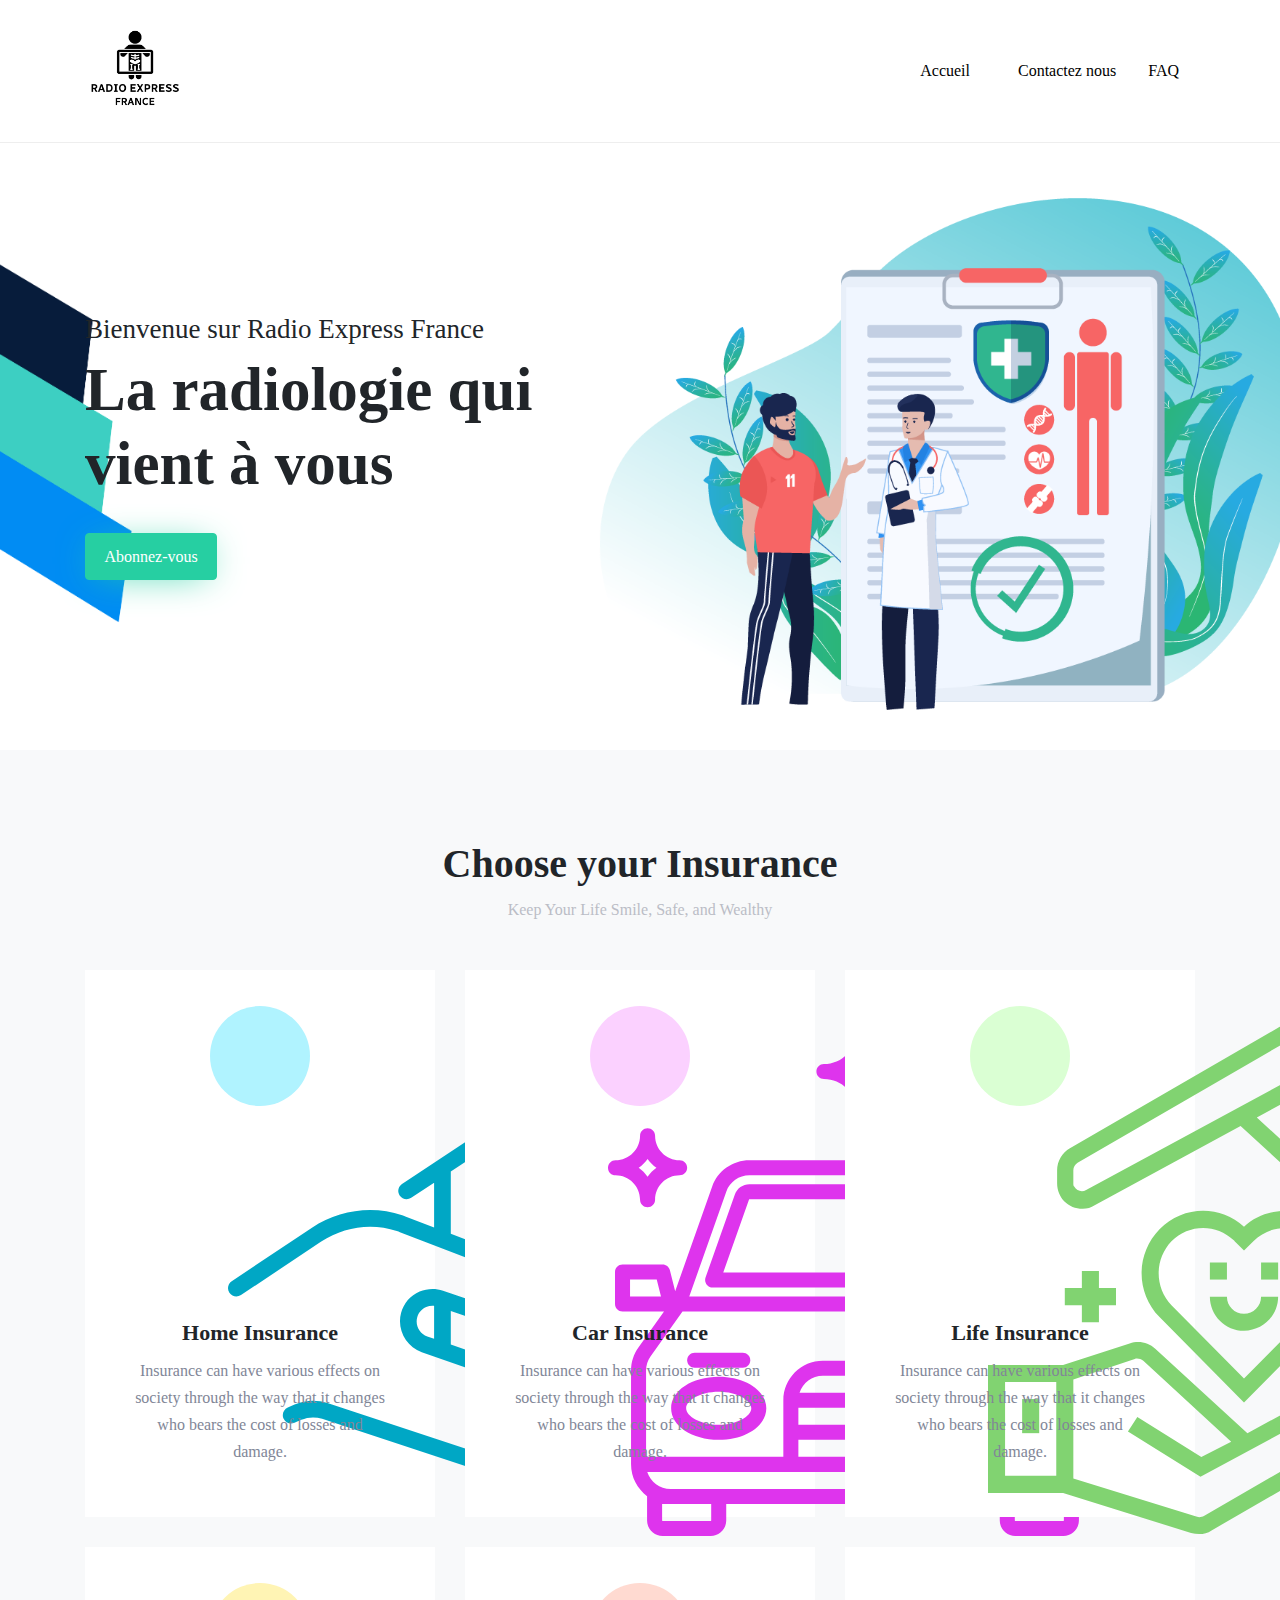
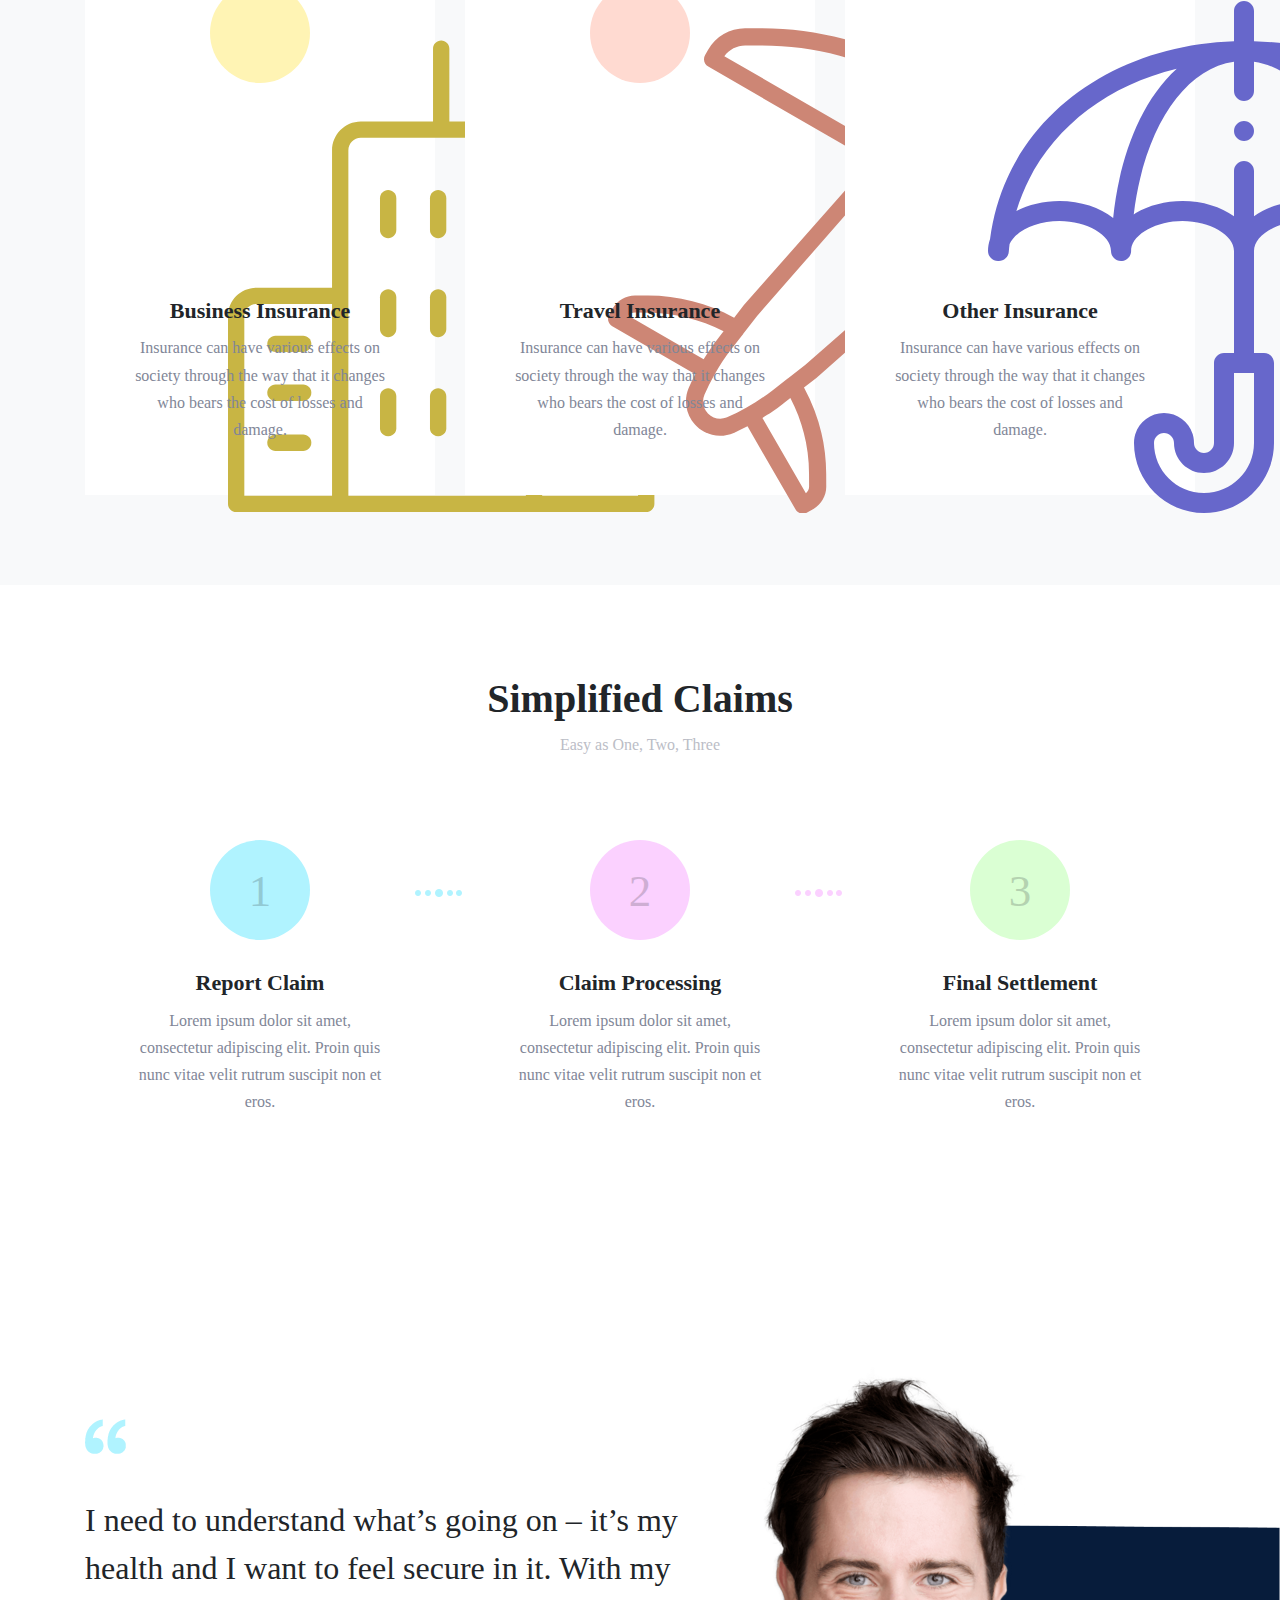
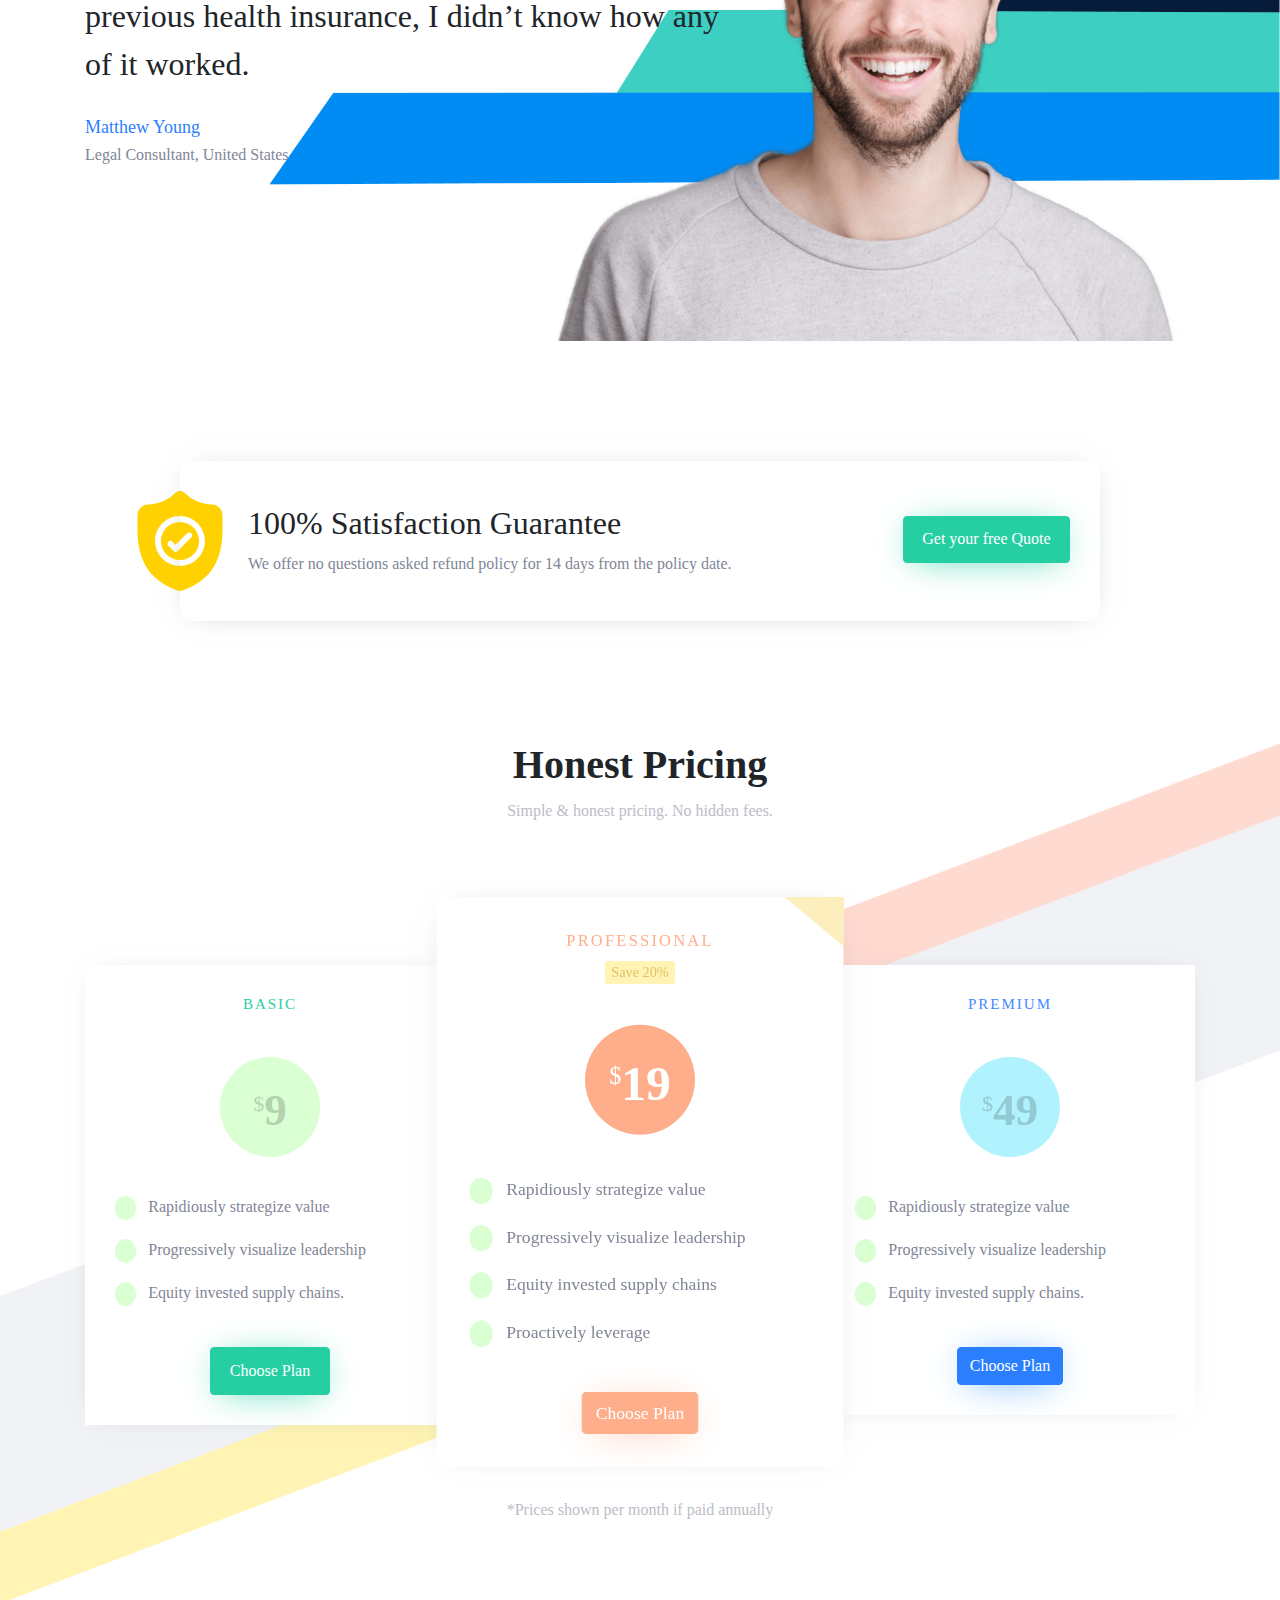
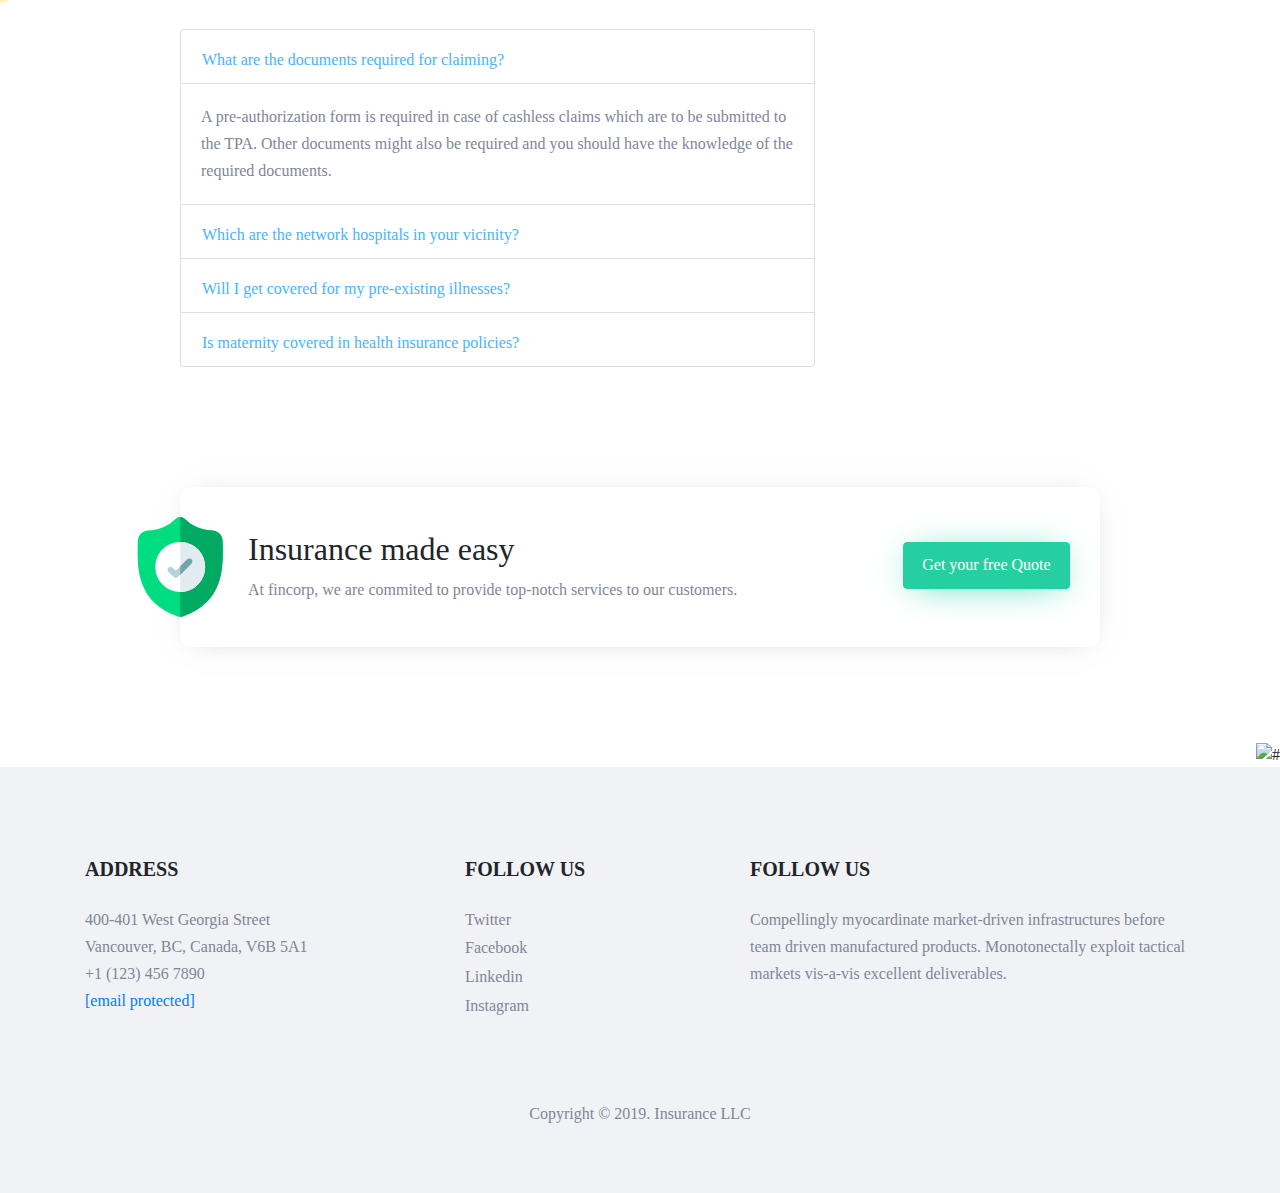
==== commit f7a362b5: "modif" ====
--- a/faq.html
+++ b/faq.html
@@ -36,40 +36,23 @@
         <div class="container">
           <div class="row">
             <div class="col-md-12">
-              <nav class="navbar navbar-expand-lg navbar-light">
-                <a class="navbar-brand" href="#"
-                  ><img src="images/logo.png" alt="#"
-                /></a>
-                <button
-                  class="navbar-toggler"
-                  type="button"
-                  data-toggle="collapse"
-                  data-target="#navbarSupportedContent"
-                  aria-controls="navbarSupportedContent"
-                  aria-expanded="false"
-                  aria-label="Toggle navigation"
-                >
+              <nav class="navbar navbar-expand-lg navbar-light ">
+                <a class="navbar-brand" href="#"><img src="images/logooo.png" alt="#" width="100px" /></a>
+                <button class="navbar-toggler navbar-toggler_second" type="button" data-toggle="collapse"
+                  data-target="#navbarSupportedContent" aria-controls="navbarSupportedContent" aria-expanded="false"
+                  aria-label="Toggle navigation">
                   <i class="fas fa-bars"></i>
                 </button>
-                <div
-                  class="collapse navbar-collapse"
-                  id="navbarSupportedContent"
-                >
-                  <ul class="navbar-nav mr-auto">
-                    <li class="nav-item active">
-                      <a class="nav-link" href="#"
-                        >For you & family
-                        <span class="sr-only">(current)</span></a
-                      >
+                <div class="collapse navbar-collapse" id="navbarSupportedContent">
+                  <ul class="navbar-nav ml-auto">
+                    <li class="nav-item color9">
+                      <a class=" color9" href="#">Accueil </a>
                     </li>
                     <li class="nav-item">
-                      <a
-                        class="nav-link"
-                        href="#"
-                        tabindex="-1"
-                        aria-disabled="true"
-                        >For Business</a
-                      >
+                      <a class=" color9" href="#">Contactez nous </a>
+                    </li>
+                    <li class="nav-item ">
+                      <a class="color9" href="faq.html">FAQ</a>
                     </li>
                   </ul>
                 </div>
@@ -78,204 +61,77 @@
           </div>
         </div>
       </div>
-      <div class="banner-img">
-        <img src="images/banner-illustration.svg" class="img-fluid" alt="#" />
-
-        <div class="main-title">
-          <div class="container">
-            <div class="row">
-              <div class="col-md-6 col-lg-5">
-                <div class="hero-title">
-                  <p>Hello, We are Fincorp</p>
-                  <h1>
-                    Insurance<br />
-                    made easy.
-                  </h1>
-                  <a
-                    href="#"
-                    data-toggle="modal"
-                    data-target="#contactmodal"
-                    class="btn btn-danger"
-                    >Get your free Quote</a
-                  >
-                </div>
-              </div>
-            </div>
-          </div>
-        </div>
-      </div>
-
-      <div
-        class="modal fade"
-        id="contactmodal"
-        tabindex="-1"
-        role="dialog"
-        aria-labelledby="phpcontactform"
-        aria-hidden="true"
-      >
-        <div
-          class="modal-dialog modal-dialog-centered modal-dialog-zoom"
-          role="document"
-        >
+  
+      <div class="main-title__alt header__bg">
+        <div class="container">
+          <div class="row">
+            <div class="col-md-12 col-lg-6">
+              <div class="hero-title text-center text-md-left">
+                <h5>Bienvenue sur Radio Express France </h5>
+                <h1>
+                  La radiologie qui <br> vient à vous
+                </h1>
+                <div class="add-btn pricing-btn_wrap">
+                  <a href="#" data-toggle="modal" data-target="#contactmodal" class="btn btn-success">Abonnez-vous </a>
+                </div>
+              </div>
+            </div>
+            <div class="col-md-8">
+              <div class="main-banner_md">
+                <img src="images/global--01.png" />
+              </div>
+            </div>
+          </div>
+        </div>
+        <div class="bg-style d-none d-md-block">
+          <img src="images/bg-image3.png" class="img-fluid" alt="#" width="150px" />
+        </div>
+      </div>
+  
+      <div class="modal fade" id="contactmodal" tabindex="-1" role="dialog" aria-labelledby="phpcontactform"
+        aria-hidden="true">
+        <div class="modal-dialog modal-dialog-centered modal-dialog-zoom" role="document">
           <div class="modal-content">
             <div class="modal-body">
-              <button
-                type="button"
-                class="close"
-                data-dismiss="modal"
-                aria-label="Close"
-              >
-                <span aria-hidden="true">×</span>
+              <button type="button" class="close" data-dismiss="modal" aria-label="Close">
+                <span aria-hidden="true"></span>
               </button>
-              <form
-                class="quote-form"
-                action="php/contact.php"
-                method="post"
-                id="phpcontactform"
-              >
+              <form class="quote-form" action="php/contact.php" method="post" id="phpcontactform">
                 <h5 class="text-center mt-3 mb-4">Get a Free Quote!</h5>
                 <div class="form-group">
                   <div class="row">
                     <div class="col-sm-6">
-                      <input
-                        type="text"
-                        class="form-control"
-                        id="first_name"
-                        name="first_name"
-                        placeholder="First Name*"
-                        required
-                      />
+                      <input type="text" class="form-control" id="first_name" name="first_name" placeholder="First Name*"
+                        required />
                     </div>
                     <div class="col-sm-6">
-                      <input
-                        type="text"
-                        class="form-control"
-                        id="last_name"
-                        name="last_name"
-                        placeholder="Last Name*"
-                        required
-                      />
+                      <input type="text" class="form-control" id="last_name" name="last_name" placeholder="Last Name*"
+                        required />
                     </div>
                   </div>
                 </div>
                 <div class="form-group">
-                  <input
-                    type="email"
-                    class="form-control"
-                    id="email"
-                    name="email"
-                    placeholder="Email Address*"
-                    required
-                  />
+                  <input type="email" class="form-control" id="email" name="email" placeholder="Email Address*"
+                    required />
                 </div>
                 <div class="form-group">
-                  <input
-                    type="text"
-                    class="form-control"
-                    id="phone"
-                    name="phone"
-                    placeholder="Phone*"
-                    required
-                  />
+                  <input type="text" class="form-control" id="phone" name="phone" placeholder="Phone*" required />
                 </div>
                 <div class="form-group">
-                  <input
-                    type="text"
-                    class="form-control"
-                    id="pac-input"
-                    name="address"
-                    placeholder="Address*"
-                    required
-                  />
-                </div>
-                <button
-                  type="submit"
-                  class="btn btn-danger w-100"
-                  id="js-contact-btn"
-                >
+                  <input type="text" class="form-control" id="pac-input" name="address" placeholder="Address*" required />
+                </div>
+                <button type="submit" class="btn btn-success w-100" id="js-contact-btn">
                   <strong> Get Free Quote </strong>
                 </button>
-                <div
-                  id="js-contact-result"
-                  data-success-msg="Success, We will get back to you soon"
-                  data-error-msg="Oops! Something went wrong"
-                ></div>
+                <div id="js-contact-result" data-success-msg="Success, We will get back to you soon"
+                  data-error-msg="Oops! Something went wrong"></div>
               </form>
             </div>
           </div>
         </div>
       </div>
-
-      <div class="space bg-image">
-        <div class="container">
-          <div class="row">
-            <div class="col-md-12">
-              <div class="center-title">
-                <h2>A new take on insurance</h2>
-                <p>Great for individuals and business</p>
-              </div>
-            </div>
-          </div>
-          <div class="row">
-            <div class="col-md-12 col-lg-7 ml-auto">
-              <div class="insurance-title_wrap">
-                <h5>
-                  Monotonectally deploy seamless data and resource maximizing
-                  systems.
-                </h5>
-                <h6>
-                  Great for individuals and small families up to 4 members.
-                </h6>
-                <p class="insurance-para">
-                  A strong, up-to-date, employee benefits health insurance
-                  program is vital for attracting and retaining good employees.
-                  It takes diligence, creativity and attention to detail to
-                  ensure you are getting the best “bang for your buck” each and
-                  every year.
-                </p>
-                <div class="insurance-type d-flex align-items-center">
-                  <img src="images/tick.png" alt="#" />
-                  <div class="insurance-type_title">
-                    <h6>Comprehensive Insurance</h6>
-                    <p>
-                      Dynamically repurpose e-business users rather than
-                      granular products.
-                    </p>
-                  </div>
-                </div>
-                <div class="insurance-type d-flex align-items-center">
-                  <img src="images/tick.png" alt="#" />
-                  <div class="insurance-type_title">
-                    <h6>Support is just a call away</h6>
-                    <p>
-                      Rapidiously customize value-added platforms compliant
-                      action items.
-                    </p>
-                  </div>
-                </div>
-                <div class="insurance-type d-flex align-items-center">
-                  <img src="images/tick.png" alt="#" />
-                  <div class="insurance-type_title">
-                    <h6>Say goodbye to paperwork.</h6>
-                    <p>
-                      Globally deliver economically sound communities
-                      relationships.
-                    </p>
-                  </div>
-                </div>
-              </div>
-            </div>
-          </div>
-        </div>
-        <div class="banner-img-2">
-          <img
-            src="images/health-family-illustration.svg"
-            width="978"
-            class="img-fluid"
-            alt="#"
-          />
-        </div>
-      </div>
+  
+      
     </header>
 
     <section class="space bg-light">
--- a/css/style.css
+++ b/css/style.css
@@ -1,4 +1,6 @@
-@charset "UTF-8";/*!Style : FinCorp CSS
+@charset "UTF-8";
+
+/*!Style : FinCorp CSS
 Version : 1.0
 Author : Surjith S M
 URI : http://themeforest.net/user/surjithctly
@@ -54,7 +56,7 @@
 
 @media(max-width: 992px) {
     h1 {
-        font-size:50px;
+        font-size: 50px;
         line-height: 1.1
     }
 
@@ -86,7 +88,7 @@
 
 @media(max-width: 992px) {
     .space {
-        padding:40px 0
+        padding: 40px 0
     }
 }
 
@@ -115,12 +117,12 @@
 
 .nav-menu {
     border-bottom: 1px solid #eee;
-   
+
 }
 
 @media(max-width: 992px) {
     .nav-menu {
-        border-bottom:0
+        border-bottom: 0
     }
 }
 
@@ -129,7 +131,7 @@
 }
 
 .navbar-light .navbar-nav .active>.nav-link {
-    font-weight: 500
+    font-weight: 900;
 }
 
 .main-title {
@@ -140,7 +142,7 @@
 
 @media(max-width: 992px) {
     .main-title {
-        padding:0;
+        padding: 0;
         margin-top: -300px
     }
 }
@@ -153,25 +155,25 @@
 
 @media(max-width: 992px) {
     .main-title__alt {
-        padding:20px 0
+        padding: 20px 0
     }
 }
 
 .header__bg {
-    background: url(../images/insurance-header-bg.svg) right top no-repeat;
+    background: url(../images/global--01.png) right top no-repeat;
     background-size: contain;
     background-position: calc(50% + 300px) 50%
 }
 
 @media(max-width: 1200px) {
     .header__bg {
-        background-position:calc(50% + 200px) 50%
+        background-position: calc(50% + 200px) 50%
     }
 }
 
 @media(max-width: 768px) {
     .header__bg {
-        background:0 0
+        background: 0 0
     }
 }
 
@@ -182,7 +184,7 @@
 
 @media(max-width: 1200px) {
     .hero-title {
-        padding:0
+        padding: 0
     }
 }
 
@@ -205,7 +207,7 @@
 
 @media(min-width: 992px) {
     .banner-img img {
-        position:absolute;
+        position: absolute;
         top: -260px;
         right: -190px;
         min-width: inherit;
@@ -216,7 +218,7 @@
 
 @media(min-width: 1200px) {
     .banner-img img {
-        top:-300px;
+        top: -300px;
         right: -100px;
         max-height: 1100px
     }
@@ -226,15 +228,15 @@
     padding: 16px 30px;
     margin: 20px 0 0;
     background: #eda384;
-    background: -moz-linear-gradient(-45deg,#eda384 0%,#f40f7e 100%);
-    background: -webkit-gradient(left top,right bottom,color-stop(0%,#eda384),color-stop(100%,#f40f7e));
-    background: -webkit-linear-gradient(-45deg,#eda384 0%,#f40f7e 100%);
-    background: -o-linear-gradient(-45deg,#eda384 0%,#f40f7e 100%);
-    background: -ms-linear-gradient(-45deg,#eda384 0%,#f40f7e 100%);
-    background: -webkit-linear-gradient(315deg,#eda384 0%,#f40f7e 100%);
-    background: -o-linear-gradient(315deg,#eda384 0%,#f40f7e 100%);
-    background: linear-gradient(135deg,#eda384 0%,#f40f7e 100%);
-    filter: progid:DXImageTransform.Microsoft.gradient(startColorstr='#eda384',endColorstr='#f40f7e',GradientType=1);
+    background: -moz-linear-gradient(-45deg, #eda384 0%, #f40f7e 100%);
+    background: -webkit-gradient(left top, right bottom, color-stop(0%, #eda384), color-stop(100%, #f40f7e));
+    background: -webkit-linear-gradient(-45deg, #eda384 0%, #f40f7e 100%);
+    background: -o-linear-gradient(-45deg, #eda384 0%, #f40f7e 100%);
+    background: -ms-linear-gradient(-45deg, #eda384 0%, #f40f7e 100%);
+    background: -webkit-linear-gradient(315deg, #eda384 0%, #f40f7e 100%);
+    background: -o-linear-gradient(315deg, #eda384 0%, #f40f7e 100%);
+    background: linear-gradient(135deg, #eda384 0%, #f40f7e 100%);
+    filter: progid:DXImageTransform.Microsoft.gradient(startColorstr='#eda384', endColorstr='#f40f7e', GradientType=1);
     -webkit-box-shadow: 0 0 29px -13px #f40f7c;
     box-shadow: 0 0 29px -13px #f40f7c;
     border: none;
@@ -245,13 +247,13 @@
 
 .btn-danger:hover {
     background: #eda384;
-    background: -moz-linear-gradient(45deg,#eda384 0%,#f40f7e 100%);
-    background: -webkit-gradient(left bottom,right top,color-stop(0%,#eda384),color-stop(100%,#f40f7e));
-    background: -webkit-linear-gradient(45deg,#eda384 0%,#f40f7e 100%);
-    background: -o-linear-gradient(45deg,#eda384 0%,#f40f7e 100%);
-    background: -ms-linear-gradient(45deg,#eda384 0%,#f40f7e 100%);
-    background: linear-gradient(45deg,#eda384 0%,#f40f7e 100%);
-    filter: progid:DXImageTransform.Microsoft.gradient(startColorstr='#eda384',endColorstr='#f40f7e',GradientType=1);
+    background: -moz-linear-gradient(45deg, #eda384 0%, #f40f7e 100%);
+    background: -webkit-gradient(left bottom, right top, color-stop(0%, #eda384), color-stop(100%, #f40f7e));
+    background: -webkit-linear-gradient(45deg, #eda384 0%, #f40f7e 100%);
+    background: -o-linear-gradient(45deg, #eda384 0%, #f40f7e 100%);
+    background: -ms-linear-gradient(45deg, #eda384 0%, #f40f7e 100%);
+    background: linear-gradient(45deg, #eda384 0%, #f40f7e 100%);
+    filter: progid:DXImageTransform.Microsoft.gradient(startColorstr='#eda384', endColorstr='#f40f7e', GradientType=1);
     -webkit-transition: .3s;
     -o-transition: .3s;
     transition: .3s
@@ -285,13 +287,13 @@
 
 @media(max-width: 1200px) {
     .banner-img-2 {
-        width:75%
+        width: 75%
     }
 }
 
 @media(max-width: 992px) {
     .banner-img-2 {
-        width:100%
+        width: 100%
     }
 }
 
@@ -314,25 +316,25 @@
 
 @media(max-width: 992px) {
     .insurance-title_wrap {
-        padding:12px 0 39rem
+        padding: 12px 0 39rem
     }
 }
 
 @media(max-width: 768px) {
     .insurance-title_wrap {
-        padding:12px 0 28rem
+        padding: 12px 0 28rem
     }
 }
 
 @media(max-width: 576px) {
     .insurance-title_wrap {
-        padding:12px 0 23rem
+        padding: 12px 0 23rem
     }
 }
 
 @media(max-width: 480px) {
     .insurance-title_wrap {
-        padding:12px 0 16rem
+        padding: 12px 0 16rem
     }
 }
 
@@ -437,8 +439,10 @@
 }
 
 
-.color9{
+.color9 {
     color: #000;
+    padding-right: 1rem;
+    padding-left: 1rem
 }
 
 .color7 {
@@ -474,7 +478,7 @@
 
 @media(max-width: 992px) {
     .howit-block:after {
-        display:none
+        display: none
     }
 }
 
@@ -494,27 +498,28 @@
 
 @media(max-width: 992px) {
     .howit-block_af:after {
-        display:none
+        display: none
     }
 }
 
 .testimonial {
     position: relative;
-    background: url(../images/bg-image3.png) no-repeat right bottom;
+    background: url(../images/bg-2.png) no-repeat right ;
     padding: 178px 0;
+    
     z-index: -2;
     background-size: contain
 }
 
 @media(max-width: 1400px) {
     .testimonial {
-        padding:157px 0
+        padding: 157px 0
     }
 }
 
 @media(max-width: 992px) {
     .testimonial {
-        padding:0
+        padding: 0
     }
 }
 
@@ -525,7 +530,7 @@
 
 @media(min-width: 992px) {
     .testi-img_wrap {
-        position:absolute;
+        position: absolute;
         bottom: 0;
         right: 0;
         max-width: 60%
@@ -534,7 +539,7 @@
 
 @media(min-width: 1200px) {
     .testi-img_wrap {
-        max-width:50%;
+        max-width: 50%;
         right: 8%
     }
 }
@@ -562,7 +567,7 @@
 
 @media(max-width: 768px) {
     .testi-content_block h3 {
-        font-size:24px
+        font-size: 24px
     }
 }
 
@@ -578,14 +583,14 @@
 
 @media(max-width: 992px) {
     .add-section {
-        padding:60px 0;
+        padding: 60px 0;
         text-align: center
     }
 }
 
 .add-box {
-    -webkit-box-shadow: 0 2px 28px -14px rgba(160,158,158,.75);
-    box-shadow: 0 2px 28px -14px rgba(160,158,158,.75);
+    -webkit-box-shadow: 0 2px 28px -14px rgba(160, 158, 158, .75);
+    box-shadow: 0 2px 28px -14px rgba(160, 158, 158, .75);
     border-radius: 12px;
     padding: 30px;
     background: #fff
@@ -599,7 +604,7 @@
 
 @media(max-width: 992px) {
     .shield {
-        margin:0 0 15px
+        margin: 0 0 15px
     }
 }
 
@@ -621,14 +626,14 @@
 
 @media(max-width: 1200px) {
     .add-btn {
-        float:none;
+        float: none;
         margin: 0 0 0 36px
     }
 }
 
 @media(max-width: 992px) {
     .add-btn {
-        margin:15px 0 0
+        margin: 15px 0 0
     }
 }
 
@@ -668,8 +673,8 @@
 .btn-primary {
     background-color: #2b7fff;
     border-color: #2b7fff;
-    -webkit-box-shadow: 0 4px 37px -11px #288fff!important;
-    box-shadow: 0 4px 37px -11px #288fff!important
+    -webkit-box-shadow: 0 4px 37px -11px #288fff !important;
+    box-shadow: 0 4px 37px -11px #288fff !important
 }
 
 .btn-primary:hover {
@@ -685,8 +690,8 @@
 .btn-warning {
     background-color: #ffae8c;
     border-color: #ffae8c;
-    -webkit-box-shadow: 0 4px 37px -11px #ffae8c!important;
-    box-shadow: 0 4px 37px -11px #ffae8c!important;
+    -webkit-box-shadow: 0 4px 37px -11px #ffae8c !important;
+    box-shadow: 0 4px 37px -11px #ffae8c !important;
     color: #fff
 }
 
@@ -697,9 +702,9 @@
 }
 
 .btn-warning:active {
-    background-color: #ea9b79!important;
-    border-color: #ea9b79!important;
-    color: #fff!important
+    background-color: #ea9b79 !important;
+    border-color: #ea9b79 !important;
+    color: #fff !important
 }
 
 .btn-warning:focus {
@@ -714,7 +719,7 @@
 
 @media(max-width: 992px) {
     .pricing {
-        padding:25px 0
+        padding: 25px 0
     }
 }
 
@@ -730,7 +735,7 @@
 
 @media(max-width: 768px) {
     .pricing-bg {
-        display:none
+        display: none
     }
 }
 
@@ -744,7 +749,7 @@
 
 @media(max-width: 768px) {
     .pricing-wrap {
-        margin:30px 0 0
+        margin: 30px 0 0
     }
 }
 
@@ -753,13 +758,13 @@
     text-align: center;
     width: 100%;
     padding: 30px;
-    -webkit-box-shadow: 0 0 27px -17px rgba(158,158,158,.75);
-    box-shadow: 0 0 27px -17px rgba(158,158,158,.75)
+    -webkit-box-shadow: 0 0 27px -17px rgba(158, 158, 158, .75);
+    box-shadow: 0 0 27px -17px rgba(158, 158, 158, .75)
 }
 
 @media(max-width: 992px) {
     .pricing-block {
-        padding:33px 13px
+        padding: 33px 13px
     }
 }
 
@@ -770,7 +775,7 @@
 
 @media(max-width: 992px) {
     .pricing-block p {
-        font-size:13px
+        font-size: 13px
     }
 }
 
@@ -851,7 +856,7 @@
 
 @media(max-width: 768px) {
     .pricing-block_middle {
-        margin:25px 0;
+        margin: 25px 0;
         -webkit-transform: none;
         -ms-transform: none;
         transform: none
@@ -870,7 +875,7 @@
 
 @media(max-width: 992px) {
     .pricing-bottom_text {
-        margin:25px 0 0
+        margin: 25px 0 0
     }
 }
 
@@ -898,7 +903,7 @@
 
 @media(max-width: 1200px) {
     .collapse-set {
-        padding:0
+        padding: 0
     }
 }
 
@@ -911,20 +916,20 @@
 
 @media(max-width: 1200px) {
     .pricing-bg02 {
-        bottom:42%;
+        bottom: 42%;
         width: 45%
     }
 }
 
 @media(max-width: 1200px) {
     .pricing-bg02 {
-        display:none
+        display: none
     }
 }
 
 @media(min-width: 992px) {
     .responsive-bg {
-        display:none
+        display: none
     }
 }
 
@@ -1006,39 +1011,39 @@
 
 @media(max-width: 1600px) {
     .main-banner {
-        right:4%
+        right: 4%
     }
 }
 
 @media(max-width: 1400px) {
     .main-banner {
-        right:0
+        right: 0
     }
 }
 
 @media(max-width: 1200px) {
     .main-banner {
-        right:-2%;
+        right: -2%;
         width: 75%
     }
 }
 
 @media(max-width: 992px) {
     .main-banner {
-        right:-4%;
+        right: -4%;
         width: 70%
     }
 }
 
 @media(max-width: 768px) {
     .main-banner {
-        display:none
+        display: none
     }
 }
 
 @media(min-width: 768px) {
     .main-banner_md {
-        display:none
+        display: none
     }
 }
 
@@ -1064,20 +1069,20 @@
 
 @media(max-width: 1400px) {
     .bg-style2 {
-        left:-15%
+        left: -15%
     }
 }
 
 @media(max-width: 992px) {
     .bg-style2 {
-        left:-20%;
+        left: -20%;
         bottom: 6%
     }
 }
 
 @media(max-width: 768px) {
     .bg-style2 {
-        width:45%;
+        width: 45%;
         bottom: 2%
     }
 }
@@ -1091,26 +1096,26 @@
 
 @media(max-width: 1400px) {
     .banner-img-3 {
-        left:0
+        left: 0
     }
 }
 
 @media(max-width: 1200px) {
     .banner-img-3 {
-        width:75%
+        width: 75%
     }
 }
 
 @media(max-width: 992px) {
     .banner-img-3 {
-        width:100%;
+        width: 100%;
         bottom: 0
     }
 }
 
 @media(max-width: 768px) {
     .banner-img-3 {
-        width:65%
+        width: 65%
     }
 }
 
@@ -1143,7 +1148,7 @@
 
 @media(max-width: 768px) {
     .content-box1 {
-        padding:0
+        padding: 0
     }
 }
 
@@ -1153,25 +1158,25 @@
 
 @media(max-width: 992px) {
     .insurance-title_wrap2 {
-        padding:12px 0 39rem
+        padding: 12px 0 39rem
     }
 }
 
 @media(max-width: 768px) {
     .insurance-title_wrap2 {
-        padding:12px 0 28rem
+        padding: 12px 0 28rem
     }
 }
 
 @media(max-width: 576px) {
     .insurance-title_wrap2 {
-        padding:12px 0 23rem
+        padding: 12px 0 23rem
     }
 }
 
 @media(max-width: 480px) {
     .insurance-title_wrap2 {
-        padding:12px 0 16rem
+        padding: 12px 0 16rem
     }
 }
 
@@ -1185,4 +1190,4 @@
 .insurance-title_wrap2 h6 {
     font-size: 20px;
     margin: 0 0 10px
-}
+}